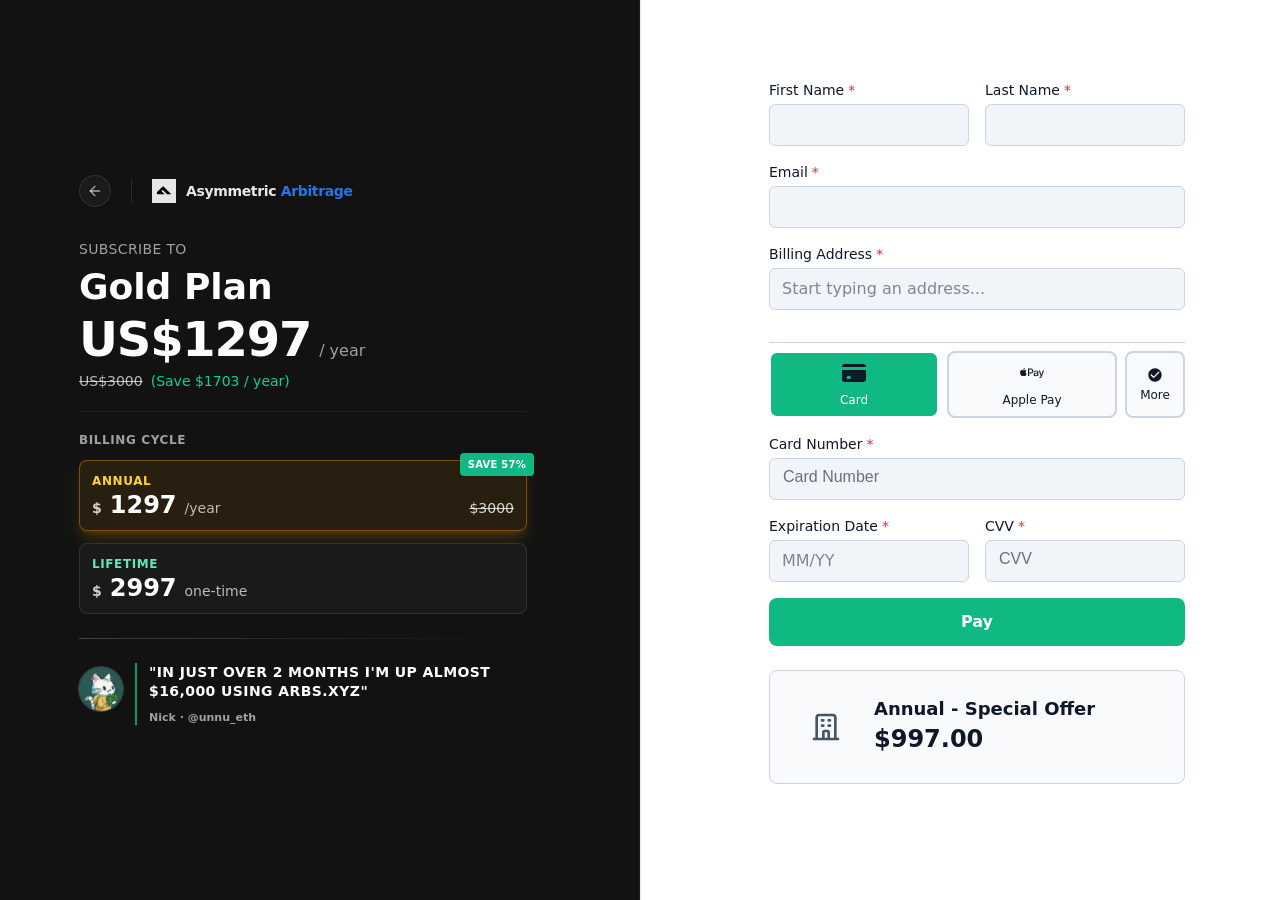
==== Order (6_25_2026 11：55：08 AM).html @ c7686f57 "Add files via upload" ====
<!DOCTYPE html> <html lang=en class=dark style=color-scheme:dark;--promo-banner-h:0px><!--
 Page saved with SingleFile 
 url: https://www.arbs.xyz/order 
 saved date: Thu Jun 25 2026 11:55:08 GMT+0800 (Singapore Standard Time)
--><meta charset=utf-8><style>body{transition:opacity ease-in 0.2s}</style><meta name=viewport content="width=device-width, initial-scale=1"><style>@font-face{font-family:Geist;font-style:normal;font-weight:100 900;src:url([data-uri])format("woff2");unicode-range:U+??,U+131,U+152-153,U+2BB-2BC,U+2C6,U+2DA,U+2DC,U+304,U+308,U+329,U+2000-206F,U+20AC,U+2122,U+2191,U+2193,U+2212,U+2215,U+FEFF,U+FFFD}@font-face{font-family:Geist Fallback;src:local(Arial);ascent-override:95.94%;descent-override:28.16%;line-gap-override:0.0%;size-adjust:104.76%}.geist_a71539c9-module__T19VSG__variable{--font-geist-sans:"Geist","Geist Fallback"}@font-face{font-family:Geist Mono;font-style:normal;font-weight:100 900;src:url([data-uri])format("woff2");unicode-range:U+??,U+131,U+152-153,U+2BB-2BC,U+2C6,U+2DA,U+2DC,U+304,U+308,U+329,U+2000-206F,U+20AC,U+2122,U+2191,U+2193,U+2212,U+2215,U+FEFF,U+FFFD}@font-face{font-family:Geist Mono Fallback;src:local(Arial);ascent-override:74.67%;descent-override:21.92%;line-gap-override:0.0%;size-adjust:134.59%}.geist_mono_8d43a2aa-module__8Li5zG__variable{--font-geist-mono:"Geist Mono","Geist Mono Fallback"}@font-face{font-family:Inter Tight;font-style:normal;font-weight:100 900;src:url([data-uri])format("woff2");unicode-range:U+??,U+131,U+152-153,U+2BB-2BC,U+2C6,U+2DA,U+2DC,U+304,U+308,U+329,U+2000-206F,U+20AC,U+2122,U+2191,U+2193,U+2212,U+2215,U+FEFF,U+FFFD}@font-face{font-family:Inter Tight Fallback;src:local(Arial);ascent-override:100.51%;descent-override:25.03%;line-gap-override:0.0%;size-adjust:96.39%}.inter_tight_ed89226f-module__bxlwaG__variable{--font-inter-tight:"Inter Tight","Inter Tight Fallback"}</style><style>@layer properties{@supports (((-webkit-hyphens:none)) and (not (margin-trim:inline))) or ((-moz-orient:inline) and (not (color:rgb(from red r g b)))){*,:before,:after,::backdrop{--tw-translate-x:0;--tw-translate-y:0;--tw-translate-z:0;--tw-scale-x:1;--tw-scale-y:1;--tw-scale-z:1;--tw-rotate-x:initial;--tw-rotate-y:initial;--tw-rotate-z:initial;--tw-skew-x:initial;--tw-skew-y:initial;--tw-space-y-reverse:0;--tw-space-x-reverse:0;--tw-divide-x-reverse:0;--tw-border-style:solid;--tw-divide-y-reverse:0;--tw-gradient-position:initial;--tw-gradient-from:#0000;--tw-gradient-via:#0000;--tw-gradient-to:#0000;--tw-gradient-stops:initial;--tw-gradient-via-stops:initial;--tw-gradient-from-position:0%;--tw-gradient-via-position:50%;--tw-gradient-to-position:100%;--tw-leading:initial;--tw-font-weight:initial;--tw-tracking:initial;--tw-ordinal:initial;--tw-slashed-zero:initial;--tw-numeric-figure:initial;--tw-numeric-spacing:initial;--tw-numeric-fraction:initial;--tw-shadow:0 0#0000;--tw-shadow-color:initial;--tw-shadow-alpha:100%;--tw-inset-shadow:0 0#0000;--tw-inset-shadow-color:initial;--tw-inset-shadow-alpha:100%;--tw-ring-color:initial;--tw-ring-shadow:0 0#0000;--tw-inset-ring-color:initial;--tw-inset-ring-shadow:0 0#0000;--tw-ring-inset:initial;--tw-ring-offset-width:0px;--tw-ring-offset-color:#fff;--tw-ring-offset-shadow:0 0#0000;--tw-outline-style:solid;--tw-blur:initial;--tw-brightness:initial;--tw-contrast:initial;--tw-grayscale:initial;--tw-hue-rotate:initial;--tw-invert:initial;--tw-opacity:initial;--tw-saturate:initial;--tw-sepia:initial;--tw-drop-shadow:initial;--tw-drop-shadow-color:initial;--tw-drop-shadow-alpha:100%;--tw-drop-shadow-size:initial;--tw-backdrop-blur:initial;--tw-backdrop-brightness:initial;--tw-backdrop-contrast:initial;--tw-backdrop-grayscale:initial;--tw-backdrop-hue-rotate:initial;--tw-backdrop-invert:initial;--tw-backdrop-opacity:initial;--tw-backdrop-saturate:initial;--tw-backdrop-sepia:initial;--tw-duration:initial;--tw-ease:initial}}}@layer theme{:root,:host{--font-sans:var(--font-geist-sans);--font-serif:ui-serif,Georgia,Cambria,"Times New Roman",Times,serif;--color-red-50:#fef2f2;--color-red-100:#ffe2e2;--color-red-200:#ffcaca;--color-red-300:#ffa3a3;--color-red-400:#ff6568;--color-red-500:#fb2c36;--color-red-600:#e40014;--color-red-700:#bf000f;--color-red-800:#9f0712;--color-red-900:#82181a;--color-red-950:#460809;--color-orange-50:#fff7ed;--color-orange-100:#ffedd5;--color-orange-200:#ffd7a8;--color-orange-300:#ffb96d;--color-orange-400:#ff8b1a;--color-orange-500:#fe6e00;--color-orange-600:#f05100;--color-orange-700:#c53c00;--color-orange-800:#9f2d00;--color-orange-900:#7e2a0c;--color-orange-950:#441306;--color-amber-50:#fffbeb;--color-amber-100:#fef3c6;--color-amber-200:#fee685;--color-amber-300:#ffd236;--color-amber-400:#fcbb00;--color-amber-500:#f99c00;--color-amber-600:#dd7400;--color-amber-700:#b75000;--color-amber-800:#953d00;--color-amber-900:#7b3306;--color-amber-950:#461901;--color-yellow-50:#fefce8;--color-yellow-100:#fef9c2;--color-yellow-200:#fff085;--color-yellow-400:#fac800;--color-yellow-500:#edb200;--color-yellow-600:#cd8900;--color-yellow-700:#a36100;--color-yellow-950:#432004;--color-lime-300:#bbf451;--color-lime-400:#9de500;--color-lime-500:#80cd00;--color-lime-600:#62a400;--color-lime-700:#4b7d00;--color-lime-800:#3d6300;--color-lime-950:#192e03;--color-green-200:#b9f8cf;--color-green-300:#7bf1a8;--color-green-400:#05df72;--color-green-500:#00c758;--color-green-900:#0d542b;--color-emerald-50:#ecfdf5;--color-emerald-100:#d0fae5;--color-emerald-200:#a4f4cf;--color-emerald-300:#5ee9b5;--color-emerald-400:#00d294;--color-emerald-500:#00bb7f;--color-emerald-600:#009767;--color-emerald-700:#007956;--color-emerald-800:#005f46;--color-emerald-900:#004e3b;--color-emerald-950:#002c22;--color-teal-200:#96f7e4;--color-teal-300:#46ecd5;--color-teal-400:#00d3bd;--color-teal-500:#00baa7;--color-teal-600:#009588;--color-teal-700:#00776e;--color-cyan-50:#ecfeff;--color-cyan-100:#cefafe;--color-cyan-300:#53eafd;--color-cyan-400:#00d2ef;--color-cyan-500:#00b7d7;--color-cyan-600:#0092b5;--color-sky-50:#f0f9ff;--color-sky-100:#dff2fe;--color-sky-200:#b8e6fe;--color-sky-300:#77d4ff;--color-sky-400:#00bcfe;--color-sky-500:#00a5ef;--color-sky-600:#0084cc;--color-sky-700:#0069a4;--color-sky-800:#005986;--color-sky-900:#024a70;--color-sky-950:#052f4a;--color-blue-50:#eff6ff;--color-blue-100:#dbeafe;--color-blue-200:#bedbff;--color-blue-300:#90c5ff;--color-blue-400:#54a2ff;--color-blue-500:#3080ff;--color-blue-600:#155dfc;--color-blue-700:#1447e6;--color-blue-800:#193cb8;--color-blue-900:#1c398e;--color-blue-950:#162456;--color-indigo-50:#eef2ff;--color-indigo-100:#e0e7ff;--color-indigo-200:#c7d2ff;--color-indigo-300:#a4b3ff;--color-indigo-400:#7d87ff;--color-indigo-500:#625fff;--color-indigo-600:#4f39f6;--color-indigo-700:#432dd7;--color-indigo-800:#372aac;--color-indigo-900:#312c85;--color-violet-50:#f5f3ff;--color-violet-100:#ede9fe;--color-violet-200:#ddd6ff;--color-violet-300:#c4b4ff;--color-violet-400:#a685ff;--color-violet-500:#8d54ff;--color-violet-600:#7f22fe;--color-violet-700:#7008e7;--color-violet-800:#5d0ec0;--color-violet-900:#4d179a;--color-violet-950:#2f0d68;--color-purple-50:#faf5ff;--color-purple-200:#e9d5ff;--color-purple-400:#c07eff;--color-purple-500:#ac4bff;--color-purple-600:#9810fa;--color-purple-700:#8200da;--color-purple-900:#59168b;--color-purple-950:#3c0366;--color-rose-50:#fff1f2;--color-rose-300:#ffa2ae;--color-rose-400:#ff667f;--color-rose-500:#ff2357;--color-rose-600:#e70044;--color-rose-900:#8b0836;--color-rose-950:#4d0218;--color-slate-50:#f8fafc;--color-slate-100:#f1f5f9;--color-slate-200:#e2e8f0;--color-slate-300:#cad5e2;--color-slate-400:#90a1b9;--color-slate-500:#62748e;--color-slate-600:#45556c;--color-slate-700:#314158;--color-slate-800:#1d293d;--color-slate-900:#0f172b;--color-slate-950:#020618;--color-gray-300:#d1d5dc;--color-gray-400:#99a1af;--color-gray-500:#6a7282;--color-gray-700:#364153;--color-gray-800:#1e2939;--color-zinc-50:#fafafa;--color-zinc-100:#f4f4f5;--color-zinc-200:#e4e4e7;--color-zinc-300:#d4d4d8;--color-zinc-400:#9f9fa9;--color-zinc-500:#71717b;--color-zinc-600:#52525c;--color-zinc-700:#3f3f46;--color-zinc-800:#27272a;--color-zinc-900:#18181b;--color-zinc-950:#09090b;--color-neutral-100:#f5f5f5;--color-neutral-200:#e5e5e5;--color-neutral-800:#262626;--color-neutral-950:#0a0a0a;--color-stone-800:#292524;--color-stone-900:#1c1917;--color-stone-950:#0c0a09;--color-black:#000;--color-white:#fff;--spacing:.25rem;--container-xs:20rem;--container-sm:24rem;--container-md:28rem;--container-lg:32rem;--container-xl:36rem;--container-2xl:42rem;--container-3xl:48rem;--container-4xl:56rem;--container-5xl:64rem;--container-6xl:72rem;--container-7xl:80rem;--text-xs:.75rem;--text-xs--line-height:calc(1/.75);--text-sm:.875rem;--text-sm--line-height:calc(1.25/.875);--text-base:1rem;--text-base--line-height:calc(1.5/1);--text-lg:1.125rem;--text-lg--line-height:calc(1.75/1.125);--text-xl:1.25rem;--text-xl--line-height:calc(1.75/1.25);--text-2xl:1.5rem;--text-2xl--line-height:calc(2/1.5);--text-3xl:1.875rem;--text-3xl--line-height:calc(2.25/1.875);--text-4xl:2.25rem;--text-4xl--line-height:calc(2.5/2.25);--text-5xl:3rem;--text-5xl--line-height:1;--text-6xl:3.75rem;--text-6xl--line-height:1;--text-7xl:4.5rem;--text-7xl--line-height:1;--text-8xl:6rem;--text-8xl--line-height:1;--text-9xl:8rem;--text-9xl--line-height:1;--font-weight-normal:400;--font-weight-medium:500;--font-weight-semibold:600;--font-weight-bold:700;--font-weight-extrabold:800;--font-weight-black:900;--tracking-tighter:-.05em;--tracking-tight:-.025em;--tracking-normal:0em;--tracking-wide:.025em;--tracking-wider:.05em;--tracking-widest:.1em;--leading-tight:1.25;--leading-snug:1.375;--leading-normal:1.5;--leading-relaxed:1.625;--radius-sm:.25rem;--radius-md:.375rem;--radius-lg:.5rem;--radius-xl:.75rem;--radius-2xl:1rem;--radius-3xl:1.5rem;--drop-shadow-sm:0 1px 2px #00000026;--drop-shadow-md:0 3px 3px #0000001f;--drop-shadow-lg:0 4px 4px #00000026;--drop-shadow-xl:0 9px 7px #0000001a;--drop-shadow-2xl:0 25px 25px #00000026;--ease-in:cubic-bezier(.4,0,1,1);--ease-out:cubic-bezier(0,0,.2,1);--ease-in-out:cubic-bezier(.4,0,.2,1);--animate-spin:spin 1s linear infinite;--animate-ping:ping 1s cubic-bezier(0,0,.2,1) infinite;--animate-pulse:pulse 2s cubic-bezier(.4,0,.6,1) infinite;--animate-bounce:bounce 1s infinite;--blur-sm:8px;--blur-md:12px;--blur-xl:24px;--blur-2xl:40px;--blur-3xl:64px;--aspect-video:16/9;--default-transition-duration:.15s;--default-transition-timing-function:cubic-bezier(.4,0,.2,1);--default-font-family:var(--font-geist-sans);--default-mono-font-family:var(--font-geist-mono)}@supports (color:lab(0%0 0)){:root,:host{--color-red-50:lab(96.5005%4.18508 1.52328);--color-red-100:lab(92.243%10.2865 3.83865);--color-red-200:lab(86.017%19.8815 7.75869);--color-red-300:lab(76.5514%36.422 15.5335);--color-red-400:lab(63.7053%60.745 31.3109);--color-red-500:lab(55.4814%75.0732 48.8528);--color-red-600:lab(48.4493%77.4328 61.5452);--color-red-700:lab(40.4273%67.2623 53.7441);--color-red-800:lab(33.7174%55.8993 41.0293);--color-red-900:lab(28.5139%44.5539 29.0463);--color-red-950:lab(13.003%29.04 16.7519);--color-orange-50:lab(97.7008%1.53735 5.90649);--color-orange-100:lab(94.7127%3.58394 14.3151);--color-orange-200:lab(88.4871%9.94918 28.8378);--color-orange-300:lab(80.8059%21.7313 50.4455);--color-orange-400:lab(70.0429%42.5156 75.8207);--color-orange-500:lab(64.272%57.1788 90.3583);--color-orange-600:lab(57.1026%64.2584 89.8886);--color-orange-700:lab(46.4615%57.7275 70.8507);--color-orange-800:lab(37.1566%46.6433 50.5562);--color-orange-900:lab(30.2951%36.0434 37.671);--color-orange-950:lab(14.1747%23.4515 19.4461);--color-amber-50:lab(98.6252% -.635922 8.42309);--color-amber-100:lab(95.916% -1.21653 23.111);--color-amber-200:lab(91.7203% -.505269 49.9084);--color-amber-300:lab(86.4156%6.13147 78.3961);--color-amber-400:lab(80.1641%16.6016 99.2089);--color-amber-500:lab(72.7183%31.8672 97.9407);--color-amber-600:lab(60.3514%40.5624 87.1228);--color-amber-700:lab(47.2709%42.9082 69.2966);--color-amber-800:lab(37.8822%37.1699 52.2718);--color-amber-900:lab(31.2288%30.2627 40.0378);--color-amber-950:lab(15.8111%20.9107 23.3752);--color-yellow-50:lab(98.6846% -1.79055 9.7766);--color-yellow-100:lab(97.3564% -4.51407 27.344);--color-yellow-200:lab(94.3433% -5.00429 52.9663);--color-yellow-400:lab(83.2664%8.65132 106.895);--color-yellow-500:lab(76.3898%14.5258 98.4589);--color-yellow-600:lab(62.7799%22.4197 86.1544);--color-yellow-700:lab(47.8202%25.2426 66.5015);--color-yellow-950:lab(16.8146%15.7422 23.1133);--color-lime-300:lab(89.9218% -35.6546 68.5254);--color-lime-400:lab(83.7876% -45.0447 88.4738);--color-lime-500:lab(75.3197% -46.6547 86.1778);--color-lime-600:lab(61.1055% -41.0235 73.1483);--color-lime-700:lab(47.246% -32.2589 55.8249);--color-lime-800:lab(37.7655% -25.1694 43.0683);--color-lime-950:lab(16.5113% -15.1841 22.0145);--color-green-200:lab(92.4222% -26.4702 12.9427);--color-green-300:lab(86.9953% -47.2691 25.0054);--color-green-400:lab(78.503% -64.9265 39.7492);--color-green-500:lab(70.5521% -66.5147 45.8073);--color-green-900:lab(30.797% -29.6927 17.382);--color-emerald-50:lab(97.8462% -6.94966 1.85487);--color-emerald-100:lab(94.9004% -17.0769 5.63836);--color-emerald-200:lab(90.2247% -31.039 9.47084);--color-emerald-300:lab(83.9203% -48.7124 13.8849);--color-emerald-400:lab(75.0771% -60.7313 19.4147);--color-emerald-500:lab(66.9756% -58.27 19.5419);--color-emerald-600:lab(55.0481% -49.9246 15.93);--color-emerald-700:lab(44.4871% -41.0396 11.0361);--color-emerald-800:lab(35.3675% -33.1188 8.04002);--color-emerald-900:lab(28.8637% -26.9249 5.45986);--color-emerald-950:lab(15.0582% -17.9507 2.38369);--color-teal-200:lab(90.7612% -33.1343-.542295);--color-teal-300:lab(84.8977% -48.1516-1.3321);--color-teal-400:lab(76.0109% -53.3483-2.27906);--color-teal-500:lab(67.3859% -49.0983-2.63511);--color-teal-600:lab(55.0223% -41.0774-3.90277);--color-teal-700:lab(44.4134% -33.1436-4.22149);--color-cyan-50:lab(98.3304% -5.97432-2.62108);--color-cyan-100:lab(95.3146% -13.8285-6.84732);--color-cyan-300:lab(85.3886% -36.7636-21.5716);--color-cyan-400:lab(76.6045% -40.9406-29.6231);--color-cyan-500:lab(67.805% -35.3952-30.2018);--color-cyan-600:lab(55.1767% -26.7496-30.5139);--color-sky-50:lab(97.3623% -2.33802-4.13098);--color-sky-100:lab(94.3709% -4.56053-8.23453);--color-sky-200:lab(88.6983% -11.3978-16.8488);--color-sky-300:lab(80.3307% -20.2945-31.385);--color-sky-400:lab(70.687% -23.6078-45.9483);--color-sky-500:lab(63.3038% -18.433-51.0407);--color-sky-600:lab(51.7754% -11.4712-49.8349);--color-sky-700:lab(41.6013% -9.10804-42.5647);--color-sky-800:lab(35.164% -9.57692-34.4068);--color-sky-900:lab(29.1959% -8.34689-28.2453);--color-sky-950:lab(17.8299% -5.31271-21.1584);--color-blue-50:lab(96.492% -1.14644-5.11479);--color-blue-100:lab(92.0301% -2.24757-11.6453);--color-blue-200:lab(86.15% -4.04379-21.0797);--color-blue-300:lab(77.5052% -6.4629-36.42);--color-blue-400:lab(65.0361% -1.42065-56.9802);--color-blue-500:lab(54.1736%13.3369-74.6839);--color-blue-600:lab(44.0605%29.0279-86.0352);--color-blue-700:lab(36.9089%35.0961-85.6872);--color-blue-800:lab(30.2514%27.7853-70.2699);--color-blue-900:lab(26.1542%15.7545-51.5504);--color-blue-950:lab(15.6723%8.86232-32.2945);--color-indigo-50:lab(95.4818%.411302-6.78529);--color-indigo-100:lab(91.6577%1.04591-12.7199);--color-indigo-200:lab(84.4329%3.18977-23.9688);--color-indigo-300:lab(74.0235%8.54138-41.6075);--color-indigo-400:lab(59.866%22.4834-64.4485);--color-indigo-500:lab(48.295%38.3129-81.9673);--color-indigo-600:lab(38.4009%52.6132-92.3857);--color-indigo-700:lab(32.4486%49.2217-84.6695);--color-indigo-800:lab(26.6645%37.9804-68.6402);--color-indigo-900:lab(23.3911%24.6978-50.4718);--color-violet-50:lab(96.2416%2.28849-5.51657);--color-violet-100:lab(93.0838%4.35197-9.88284);--color-violet-200:lab(87.0888%8.53688-19.4189);--color-violet-300:lab(76.7419%18.3911-37.0706);--color-violet-400:lab(62.8239%34.9159-60.0512);--color-violet-500:lab(49.9355%55.1776-81.8963);--color-violet-600:lab(41.088%68.9966-91.995);--color-violet-700:lab(35.2783%67.9912-88.793);--color-violet-800:lab(29.3188%57.7986-76.1493);--color-violet-900:lab(24.3783%45.7525-61.4902);--color-violet-950:lab(14.0706%33.3353-46.7553);--color-purple-50:lab(97.1627%2.99937-4.13398);--color-purple-200:lab(87.8405%13.4282-18.7159);--color-purple-400:lab(63.6946%47.6127-59.2066);--color-purple-500:lab(52.0183%66.11-78.2316);--color-purple-600:lab(43.0295%75.21-86.5669);--color-purple-700:lab(36.1758%69.8525-80.0381);--color-purple-900:lab(24.9401%45.2703-51.2728);--color-purple-950:lab(14.8253%38.9005-44.5861);--color-rose-50:lab(96.2369%4.94155 1.28011);--color-rose-300:lab(76.6339%38.3549 9.68835);--color-rose-400:lab(64.4125%63.0291 19.2068);--color-rose-500:lab(56.101%79.4328 31.4532);--color-rose-600:lab(49.1882%81.577 36.0311);--color-rose-900:lab(29.7104%51.514 12.6253);--color-rose-950:lab(14.2323%34.0086 9.80922);--color-slate-50:lab(98.1434% -.369519-1.05966);--color-slate-100:lab(96.286% -.852436-2.46847);--color-slate-200:lab(91.7353% -.998765-4.76968);--color-slate-300:lab(84.7652% -1.94535-7.93337);--color-slate-400:lab(65.5349% -2.25151-14.5072);--color-slate-500:lab(48.0876% -2.03595-16.5814);--color-slate-600:lab(35.5623% -1.74978-15.4316);--color-slate-700:lab(26.9569% -1.47016-15.6993);--color-slate-800:lab(16.132% -.318035-14.6672);--color-slate-900:lab(7.78673%1.82345-15.0537);--color-slate-950:lab(1.76974%1.32743-9.28855);--color-gray-300:lab(85.1236% -.612259-3.7138);--color-gray-400:lab(65.9269% -.832707-8.17473);--color-gray-500:lab(47.7841% -.393182-10.0268);--color-gray-700:lab(27.1134% -.956401-12.3224);--color-gray-800:lab(16.1051% -1.18239-11.7533);--color-zinc-50:lab(98.26%0 0);--color-zinc-100:lab(96.1634%.0993311-.364041);--color-zinc-200:lab(90.6853%.399232-1.45452);--color-zinc-300:lab(84.9837%.601262-2.17986);--color-zinc-400:lab(65.6464%1.53497-5.42429);--color-zinc-500:lab(47.8878%1.65477-5.77283);--color-zinc-600:lab(35.1166%1.78212-6.1173);--color-zinc-700:lab(26.8019%1.35387-4.68303);--color-zinc-800:lab(15.7305%.613764-2.16959);--color-zinc-900:lab(8.30603%.618205-2.16572);--color-zinc-950:lab(2.51107%.242703-.886115);--color-neutral-100:lab(96.52% -.0000298023 .0000119209);--color-neutral-200:lab(90.952%0-.0000119209);--color-neutral-800:lab(15.204%0-.00000596046);--color-neutral-950:lab(2.75381%0 0);--color-stone-800:lab(15.0353%1.96067 1.53427);--color-stone-900:lab(9.03835%1.15298 1.92955);--color-stone-950:lab(2.86037%.455312 .568903)}}}@layer base{*,:after,:before,::backdrop{box-sizing:border-box;border:0 solid;margin:0;padding:0}::file-selector-button{box-sizing:border-box;border:0 solid;margin:0;padding:0}html,:host{-webkit-text-size-adjust:100%;tab-size:4;line-height:1.5;font-family:var(--default-font-family,ui-sans-serif,system-ui,sans-serif,"Apple Color Emoji","Segoe UI Emoji","Segoe UI Symbol","Noto Color Emoji");font-feature-settings:var(--default-font-feature-settings,normal);font-variation-settings:var(--default-font-variation-settings,normal);-webkit-tap-highlight-color:transparent}:-moz-focusring{outline:auto}img,svg,iframe{vertical-align:middle;display:block}img{max-width:100%}button{font:inherit;font-feature-settings:inherit;font-variation-settings:inherit;letter-spacing:inherit;color:inherit;opacity:1}::file-selector-button{font:inherit;font-feature-settings:inherit;font-variation-settings:inherit;letter-spacing:inherit;color:inherit;opacity:1;background-color:#0000;border-radius:0}::file-selector-button{margin-inline-end:4px}::placeholder{opacity:1}@supports (not ((-webkit-appearance:-apple-pay-button))) or (contain-intrinsic-size:1px){::placeholder{color:currentColor}@supports (color:color-mix(in lab,red,red)){::placeholder{color:color-mix(in oklab,currentcolor 50%,transparent)}}}::-webkit-search-decoration{-webkit-appearance:none}::-webkit-date-and-time-value{min-height:1lh;text-align:inherit}::-webkit-datetime-edit{display:inline-flex}::-webkit-datetime-edit-fields-wrapper{padding:0}::-webkit-datetime-edit{padding-block:0}::-webkit-datetime-edit-year-field{padding-block:0}::-webkit-datetime-edit-month-field{padding-block:0}::-webkit-datetime-edit-day-field{padding-block:0}::-webkit-datetime-edit-hour-field{padding-block:0}::-webkit-datetime-edit-minute-field{padding-block:0}::-webkit-datetime-edit-second-field{padding-block:0}::-webkit-datetime-edit-millisecond-field{padding-block:0}::-webkit-datetime-edit-meridiem-field{padding-block:0}::-webkit-calendar-picker-indicator{line-height:1}:-moz-ui-invalid{box-shadow:none}button{appearance:button}::file-selector-button{appearance:button}::-webkit-inner-spin-button{height:auto}::-webkit-outer-spin-button{height:auto}[hidden]:where(:not([hidden=until-found])){display:none!important}}@layer components;@layer utilities{.absolute{position:absolute}.relative{position:relative}.-top-2{top:calc(var(--spacing)*-2)}.-right-2{right:calc(var(--spacing)*-2)}.order-2{order:2}.mx-1{margin-inline:calc(var(--spacing)*1)}.mx-auto{margin-inline:auto}.mt-1{margin-top:calc(var(--spacing)*1)}.mt-2{margin-top:calc(var(--spacing)*2)}.mb-2{margin-bottom:calc(var(--spacing)*2)}.mb-3{margin-bottom:calc(var(--spacing)*3)}.mb-4{margin-bottom:calc(var(--spacing)*4)}.mb-5{margin-bottom:calc(var(--spacing)*5)}.mb-6{margin-bottom:calc(var(--spacing)*6)}.mb-8{margin-bottom:calc(var(--spacing)*8)}.ml-2{margin-left:calc(var(--spacing)*2)}.flex{display:flex}.h-4{height:calc(var(--spacing)*4)}.h-6{height:calc(var(--spacing)*6)}.h-8{height:calc(var(--spacing)*8)}.h-11{height:calc(var(--spacing)*11)}.h-px{height:1px}.min-h-0{min-height:calc(var(--spacing)*0)}.min-h-\[min\(2000px\,calc\(100dvh-6rem\)\)\]{min-height:min(2000px,100dvh - 6rem)}.min-h-dvh{min-height:100dvh}.w-4{width:calc(var(--spacing)*4)}.w-6{width:calc(var(--spacing)*6)}.w-8{width:calc(var(--spacing)*8)}.w-11{width:calc(var(--spacing)*11)}.w-full{width:100%}.w-px{width:1px}.max-w-\[32rem\]{max-width:32rem}.max-w-md{max-width:var(--container-md)}.min-w-0{min-width:calc(var(--spacing)*0)}.flex-1{flex:1}.shrink-0{flex-shrink:0}.flex-col{flex-direction:column}.items-baseline{align-items:baseline}.items-center{align-items:center}.items-start{align-items:flex-start}.items-stretch{align-items:stretch}.justify-between{justify-content:space-between}.justify-center{justify-content:center}.justify-start{justify-content:flex-start}.gap-2{gap:calc(var(--spacing)*2)}.gap-2\.5{gap:calc(var(--spacing)*2.5)}.gap-3{gap:calc(var(--spacing)*3)}.gap-4{gap:calc(var(--spacing)*4)}.rounded{border-radius:.25rem}.rounded-full{border-radius:3.40282e38px}.rounded-lg{border-radius:var(--radius-lg)}.border{border-style:var(--tw-border-style);border-width:1px}.border-b{border-bottom-style:var(--tw-border-style);border-bottom-width:1px}.border-l-2{border-left-style:var(--tw-border-style);border-left-width:2px}.border-emerald-400\/70{border-color:#00d294b3}@supports (color:color-mix(in lab,red,red)){.border-emerald-400\/70{border-color:color-mix(in oklab,var(--color-emerald-400) 70%,transparent)}}.bg-\[\#10B981\]{background-color:#10b981}.bg-white{background-color:var(--color-white)}.bg-gradient-to-r{--tw-gradient-position:to right in oklab;background-image:linear-gradient(var(--tw-gradient-stops))}.from-white\/20{--tw-gradient-from:#fff3}@supports (color:color-mix(in lab,red,red)){.from-white\/20{--tw-gradient-from:color-mix(in oklab,var(--color-white) 20%,transparent)}}.from-white\/20{--tw-gradient-stops:var(--tw-gradient-via-stops,var(--tw-gradient-position),var(--tw-gradient-from) var(--tw-gradient-from-position),var(--tw-gradient-to) var(--tw-gradient-to-position))}.via-white\/8{--tw-gradient-via:#ffffff14}@supports (color:color-mix(in lab,red,red)){.via-white\/8{--tw-gradient-via:color-mix(in oklab,var(--color-white) 8%,transparent)}}.via-white\/8{--tw-gradient-via-stops:var(--tw-gradient-position),var(--tw-gradient-from) var(--tw-gradient-from-position),var(--tw-gradient-via) var(--tw-gradient-via-position),var(--tw-gradient-to) var(--tw-gradient-to-position);--tw-gradient-stops:var(--tw-gradient-via-stops)}.to-transparent{--tw-gradient-to:transparent;--tw-gradient-stops:var(--tw-gradient-via-stops,var(--tw-gradient-position),var(--tw-gradient-from) var(--tw-gradient-from-position),var(--tw-gradient-to) var(--tw-gradient-to-position))}.object-contain{object-fit:contain}.object-cover{object-fit:cover}.p-3{padding:calc(var(--spacing)*3)}.p-6{padding:calc(var(--spacing)*6)}.px-2{padding-inline:calc(var(--spacing)*2)}.px-6{padding-inline:calc(var(--spacing)*6)}.py-1{padding-block:calc(var(--spacing)*1)}.pt-6{padding-top:calc(var(--spacing)*6)}.pb-5{padding-bottom:calc(var(--spacing)*5)}.pb-\[2px\]{padding-bottom:2px}.pl-3{padding-left:calc(var(--spacing)*3)}.text-left{text-align:left}.text-2xl{font-size:var(--text-2xl)}.text-3xl{font-size:var(--text-3xl);line-height:var(--tw-leading,var(--text-3xl--line-height))}.text-4xl{font-size:var(--text-4xl);line-height:var(--tw-leading,var(--text-4xl--line-height))}.text-base{font-size:var(--text-base);line-height:var(--tw-leading,var(--text-base--line-height))}.text-sm{font-size:var(--text-sm);line-height:var(--tw-leading,var(--text-sm--line-height))}.text-xs{font-size:var(--text-xs);line-height:var(--tw-leading,var(--text-xs--line-height))}.text-\[10px\]{font-size:10px}.text-\[11px\]{font-size:11px}.leading-none{--tw-leading:1;line-height:1}.leading-snug{--tw-leading:var(--leading-snug);line-height:var(--leading-snug)}.font-black{--tw-font-weight:var(--font-weight-black);font-weight:var(--font-weight-black)}.font-bold{--tw-font-weight:var(--font-weight-bold);font-weight:var(--font-weight-bold)}.font-medium{--tw-font-weight:var(--font-weight-medium);font-weight:var(--font-weight-medium)}.font-semibold{--tw-font-weight:var(--font-weight-semibold);font-weight:var(--font-weight-semibold)}.tracking-\[0\.03em\]{--tw-tracking:.03em;letter-spacing:.03em}.tracking-normal{--tw-tracking:var(--tracking-normal);letter-spacing:var(--tracking-normal)}.tracking-tight{--tw-tracking:var(--tracking-tight);letter-spacing:var(--tracking-tight)}.tracking-wide{--tw-tracking:var(--tracking-wide);letter-spacing:var(--tracking-wide)}.tracking-wider{--tw-tracking:var(--tracking-wider);letter-spacing:var(--tracking-wider)}.text-slate-900{color:var(--color-slate-900)}.text-white{color:var(--color-white)}.normal-case{text-transform:none}.uppercase{text-transform:uppercase}.line-through{text-decoration-line:line-through}.antialiased{-webkit-font-smoothing:antialiased;-moz-osx-font-smoothing:grayscale}.placeholder-zinc-400::placeholder{color:var(--color-zinc-400)}.placeholder-zinc-500::placeholder{color:var(--color-zinc-500)}.opacity-90{opacity:.9}.shadow-lg{--tw-shadow:0 10px 15px -3px var(--tw-shadow-color,#0000001a),0 4px 6px -4px var(--tw-shadow-color,#0000001a);box-shadow:var(--tw-inset-shadow),var(--tw-inset-ring-shadow),var(--tw-ring-offset-shadow),var(--tw-ring-shadow),var(--tw-shadow)}.shadow-sm{--tw-shadow:0 1px 3px 0 var(--tw-shadow-color,#0000001a),0 1px 2px -1px var(--tw-shadow-color,#0000001a);box-shadow:var(--tw-inset-shadow),var(--tw-inset-ring-shadow),var(--tw-ring-offset-shadow),var(--tw-ring-shadow),var(--tw-shadow)}.ring-1{--tw-ring-shadow:var(--tw-ring-inset,)0 0 0 calc(1px + var(--tw-ring-offset-width)) var(--tw-ring-color,currentcolor);box-shadow:var(--tw-inset-shadow),var(--tw-inset-ring-shadow),var(--tw-ring-offset-shadow),var(--tw-ring-shadow),var(--tw-shadow)}.shadow-amber-500\/20{--tw-shadow-color:#f99c0033}@supports (color:color-mix(in lab,red,red)){.shadow-amber-500\/20{--tw-shadow-color:color-mix(in oklab,color-mix(in oklab,var(--color-amber-500) 20%,transparent) var(--tw-shadow-alpha),transparent)}}.ring-slate-200{--tw-ring-color:var(--color-slate-200)}.transition-all{transition-property:all;transition-timing-function:var(--tw-ease,var(--default-transition-timing-function));transition-duration:var(--tw-duration,var(--default-transition-duration))}.transition-opacity{transition-property:opacity;transition-timing-function:var(--tw-ease,var(--default-transition-timing-function));transition-duration:var(--tw-duration,var(--default-transition-duration))}.transition-transform{transition-property:transform,translate,scale,rotate;transition-timing-function:var(--tw-ease,var(--default-transition-timing-function));transition-duration:var(--tw-duration,var(--default-transition-duration))}@media (hover:hover){.group-hover\:block:is(:where(.group):hover *){display:block}.group-hover\:-translate-x-0\.5:is(:where(.group):hover *){--tw-translate-x:calc(var(--spacing)*-.5);translate:var(--tw-translate-x) var(--tw-translate-y)}.group-hover\:translate-x-0\.5:is(:where(.group):hover *){--tw-translate-x:calc(var(--spacing)*.5);translate:var(--tw-translate-x) var(--tw-translate-y)}.group-hover\:translate-x-1:is(:where(.group):hover *){--tw-translate-x:calc(var(--spacing)*1);translate:var(--tw-translate-x) var(--tw-translate-y)}.group-hover\:translate-x-\[100\%\]:is(:where(.group):hover *){--tw-translate-x:100%;translate:var(--tw-translate-x) var(--tw-translate-y)}.group-hover\:translate-x-\[120\%\]:is(:where(.group):hover *){--tw-translate-x:120%;translate:var(--tw-translate-x) var(--tw-translate-y)}.group-hover\:scale-110:is(:where(.group):hover *){--tw-scale-x:110%;--tw-scale-y:110%;--tw-scale-z:110%;scale:var(--tw-scale-x) var(--tw-scale-y)}.group-hover\:rotate-90:is(:where(.group):hover *){rotate:90deg}.group-hover\:animate-pulse:is(:where(.group):hover *){animation:var(--animate-pulse)}.group-hover\:border-white\/10:is(:where(.group):hover *){border-color:#ffffff1a}@supports (color:color-mix(in lab,red,red)){.group-hover\:border-white\/10:is(:where(.group):hover *){border-color:color-mix(in oklab,var(--color-white) 10%,transparent)}}.group-hover\:border-zinc-200:is(:where(.group):hover *){border-color:var(--color-zinc-200)}.group-hover\:bg-emerald-500\/30:is(:where(.group):hover *){background-color:#00bb7f4d}@supports (color:color-mix(in lab,red,red)){.group-hover\:bg-emerald-500\/30:is(:where(.group):hover *){background-color:color-mix(in oklab,var(--color-emerald-500) 30%,transparent)}}.group-hover\:bg-white:is(:where(.group):hover *){background-color:var(--color-white)}.group-hover\:text-\[\#EEEDED\]:is(:where(.group):hover *){color:#eeeded}.group-hover\:text-blue-500:is(:where(.group):hover *){color:var(--color-blue-500)}.group-hover\:text-blue-700:is(:where(.group):hover *){color:var(--color-blue-700)}.group-hover\:text-blue-700\/90:is(:where(.group):hover *){color:#1447e6e6}@supports (color:color-mix(in lab,red,red)){.group-hover\:text-blue-700\/90:is(:where(.group):hover *){color:color-mix(in oklab,var(--color-blue-700) 90%,transparent)}}.group-hover\:text-cyan-400:is(:where(.group):hover *){color:var(--color-cyan-400)}.group-hover\:text-emerald-500:is(:where(.group):hover *){color:var(--color-emerald-500)}.group-hover\:text-emerald-800:is(:where(.group):hover *){color:var(--color-emerald-800)}.group-hover\:text-slate-400:is(:where(.group):hover *){color:var(--color-slate-400)}.group-hover\:text-white:is(:where(.group):hover *){color:var(--color-white)}.group-hover\:text-zinc-300:is(:where(.group):hover *){color:var(--color-zinc-300)}.group-hover\:text-zinc-400:is(:where(.group):hover *){color:var(--color-zinc-400)}.group-hover\:text-zinc-600:is(:where(.group):hover *){color:var(--color-zinc-600)}.group-hover\:text-zinc-700:is(:where(.group):hover *){color:var(--color-zinc-700)}.group-hover\:text-zinc-800:is(:where(.group):hover *){color:var(--color-zinc-800)}.group-hover\:text-zinc-900:is(:where(.group):hover *){color:var(--color-zinc-900)}.group-hover\:text-zinc-950:is(:where(.group):hover *){color:var(--color-zinc-950)}.group-hover\:decoration-blue-400:is(:where(.group):hover *){-webkit-text-decoration-color:var(--color-blue-400);-webkit-text-decoration-color:var(--color-blue-400);-webkit-text-decoration-color:var(--color-blue-400);text-decoration-color:var(--color-blue-400)}.group-hover\:opacity-100:is(:where(.group):hover *){opacity:1}.group-hover\:grayscale-0:is(:where(.group):hover *){--tw-grayscale:grayscale(0%);filter:var(--tw-blur,) var(--tw-brightness,) var(--tw-contrast,) var(--tw-grayscale,) var(--tw-hue-rotate,) var(--tw-invert,) var(--tw-saturate,) var(--tw-sepia,) var(--tw-drop-shadow,)}.group-hover\:\[animation-play-state\:paused\]:is(:where(.group):hover *){animation-play-state:paused}.group-hover\/identity\:scale-110:is(:where(.group\/identity):hover *){--tw-scale-x:110%;--tw-scale-y:110%;--tw-scale-z:110%;scale:var(--tw-scale-x) var(--tw-scale-y)}.group-hover\/identity\:opacity-100:is(:where(.group\/identity):hover *){opacity:1}.group-hover\/item\:text-zinc-700:is(:where(.group\/item):hover *){color:var(--color-zinc-700)}.group-hover\/row\:bg-zinc-100:is(:where(.group\/row):hover *){background-color:var(--color-zinc-100)}.group-hover\/row\:bg-zinc-300:is(:where(.group\/row):hover *){background-color:var(--color-zinc-300)}.group-hover\/row\:opacity-100:is(:where(.group\/row):hover *){opacity:1}}.marker\:hidden ::marker{display:none}.marker\:hidden::marker{display:none}.marker\:hidden ::-webkit-details-marker{display:none}.marker\:hidden::-webkit-details-marker{display:none}.marker\:font-semibold ::marker{--tw-font-weight:var(--font-weight-semibold);font-weight:var(--font-weight-semibold)}.marker\:font-semibold::marker{--tw-font-weight:var(--font-weight-semibold);font-weight:var(--font-weight-semibold)}.marker\:font-semibold ::-webkit-details-marker{--tw-font-weight:var(--font-weight-semibold);font-weight:var(--font-weight-semibold)}.marker\:font-semibold::-webkit-details-marker{--tw-font-weight:var(--font-weight-semibold);font-weight:var(--font-weight-semibold)}.marker\:text-amber-700 ::marker{color:var(--color-amber-700)}.marker\:text-amber-700::marker{color:var(--color-amber-700)}.marker\:text-amber-700 ::-webkit-details-marker{color:var(--color-amber-700)}.marker\:text-amber-700::-webkit-details-marker{color:var(--color-amber-700)}.marker\:text-emerald-500\/80 ::marker{color:#00bb7fcc}@supports (color:color-mix(in lab,red,red)){.marker\:text-emerald-500\/80 ::marker{color:color-mix(in oklab,var(--color-emerald-500) 80%,transparent)}}.marker\:text-emerald-500\/80::marker{color:#00bb7fcc}@supports (color:color-mix(in lab,red,red)){.marker\:text-emerald-500\/80::marker{color:color-mix(in oklab,var(--color-emerald-500) 80%,transparent)}}.marker\:text-emerald-500\/80 ::-webkit-details-marker{color:#00bb7fcc}@supports (color:color-mix(in lab,red,red)){.marker\:text-emerald-500\/80 ::-webkit-details-marker{color:color-mix(in oklab,var(--color-emerald-500) 80%,transparent)}}.marker\:text-emerald-500\/80::-webkit-details-marker{color:#00bb7fcc}@supports (color:color-mix(in lab,red,red)){.marker\:text-emerald-500\/80::-webkit-details-marker{color:color-mix(in oklab,var(--color-emerald-500) 80%,transparent)}}.selection\:bg-blue-500\/30 ::selection{background-color:#3080ff4d}@supports (color:color-mix(in lab,red,red)){.selection\:bg-blue-500\/30 ::selection{background-color:color-mix(in oklab,var(--color-blue-500) 30%,transparent)}}.selection\:bg-blue-500\/30::selection{background-color:#3080ff4d}@supports (color:color-mix(in lab,red,red)){.selection\:bg-blue-500\/30::selection{background-color:color-mix(in oklab,var(--color-blue-500) 30%,transparent)}}.selection\:bg-cyan-500\/30 ::selection{background-color:#00b7d74d}@supports (color:color-mix(in lab,red,red)){.selection\:bg-cyan-500\/30 ::selection{background-color:color-mix(in oklab,var(--color-cyan-500) 30%,transparent)}}.selection\:bg-cyan-500\/30::selection{background-color:#00b7d74d}@supports (color:color-mix(in lab,red,red)){.selection\:bg-cyan-500\/30::selection{background-color:color-mix(in oklab,var(--color-cyan-500) 30%,transparent)}}.selection\:bg-emerald-500\/30 ::selection{background-color:#00bb7f4d}@supports (color:color-mix(in lab,red,red)){.selection\:bg-emerald-500\/30 ::selection{background-color:color-mix(in oklab,var(--color-emerald-500) 30%,transparent)}}.selection\:bg-emerald-500\/30::selection{background-color:#00bb7f4d}@supports (color:color-mix(in lab,red,red)){.selection\:bg-emerald-500\/30::selection{background-color:color-mix(in oklab,var(--color-emerald-500) 30%,transparent)}}.selection\:text-emerald-700 ::selection,.selection\:text-emerald-700::selection{color:var(--color-emerald-700)}.file\:border-0::file-selector-button{border-style:var(--tw-border-style);border-width:0}.file\:bg-transparent::file-selector-button{background-color:#0000}.file\:text-sm::file-selector-button{font-size:var(--text-sm);line-height:var(--tw-leading,var(--text-sm--line-height))}.file\:font-medium::file-selector-button{--tw-font-weight:var(--font-weight-medium);font-weight:var(--font-weight-medium)}.file\:text-foreground::file-selector-button{color:var(--foreground)}.placeholder\:text-black\/35::placeholder{color:#00000059}@supports (color:color-mix(in lab,red,red)){.placeholder\:text-black\/35::placeholder{color:color-mix(in oklab,var(--color-black) 35%,transparent)}}.placeholder\:text-slate-400::placeholder{color:var(--color-slate-400)}.placeholder\:text-zinc-400::placeholder{color:var(--color-zinc-400)}.placeholder\:text-zinc-500::placeholder{color:var(--color-zinc-500)}.placeholder\:text-zinc-600::placeholder{color:var(--color-zinc-600)}.visited\:text-zinc-700:visited{color:var(--color-zinc-700)}.visited\:text-zinc-900:visited{color:var(--color-zinc-900)}.focus-within\:relative:focus-within{position:relative}.focus-within\:z-20:focus-within{z-index:20}.focus-within\:border-zinc-400:focus-within{border-color:var(--color-zinc-400)}@media (hover:hover){.hover\:-translate-y-0\.5:hover{--tw-translate-y:calc(var(--spacing)*-.5);translate:var(--tw-translate-x) var(--tw-translate-y)}.hover\:scale-\[1\.01\]:hover{scale:1.01}.hover\:scale-\[1\.02\]:hover{scale:1.02}.hover\:scale-\[1\.03\]:hover{scale:1.03}.hover\:scale-\[1\.04\]:hover{scale:1.04}.hover\:scale-\[1\.05\]:hover{scale:1.05}.hover\:border-\[\#00D988\]\/40:hover{border-color:#00d98866;border-color:lab(76.8212% -60.3661 26.9403/.4)}.hover\:border-\[\#5cbdb9\]:hover{border-color:#5cbdb9}.hover\:border-\[\#FF6467\]\/40:hover{border-color:#ff646766;border-color:lab(63.5139%60.1726 31.0032/.4)}.hover\:border-amber-400:hover{border-color:var(--color-amber-400)}.hover\:border-blue-500:hover{border-color:var(--color-blue-500)}.hover\:border-blue-500\/30:hover{border-color:#3080ff4d}@supports (color:color-mix(in lab,red,red)){.hover\:border-blue-500\/30:hover{border-color:color-mix(in oklab,var(--color-blue-500) 30%,transparent)}}.hover\:border-blue-500\/40:hover{border-color:#3080ff66}@supports (color:color-mix(in lab,red,red)){.hover\:border-blue-500\/40:hover{border-color:color-mix(in oklab,var(--color-blue-500) 40%,transparent)}}.hover\:border-emerald-500\/40:hover{border-color:#00bb7f66}@supports (color:color-mix(in lab,red,red)){.hover\:border-emerald-500\/40:hover{border-color:color-mix(in oklab,var(--color-emerald-500) 40%,transparent)}}.hover\:border-emerald-500\/45:hover{border-color:#00bb7f73}@supports (color:color-mix(in lab,red,red)){.hover\:border-emerald-500\/45:hover{border-color:color-mix(in oklab,var(--color-emerald-500) 45%,transparent)}}.hover\:border-orange-500\/40:hover{border-color:#fe6e0066}@supports (color:color-mix(in lab,red,red)){.hover\:border-orange-500\/40:hover{border-color:color-mix(in oklab,var(--color-orange-500) 40%,transparent)}}.hover\:border-purple-500\/40:hover{border-color:#ac4bff66}@supports (color:color-mix(in lab,red,red)){.hover\:border-purple-500\/40:hover{border-color:color-mix(in oklab,var(--color-purple-500) 40%,transparent)}}.hover\:border-red-500\/20:hover{border-color:#fb2c3633}@supports (color:color-mix(in lab,red,red)){.hover\:border-red-500\/20:hover{border-color:color-mix(in oklab,var(--color-red-500) 20%,transparent)}}.hover\:border-red-500\/50:hover{border-color:#fb2c3680}@supports (color:color-mix(in lab,red,red)){.hover\:border-red-500\/50:hover{border-color:color-mix(in oklab,var(--color-red-500) 50%,transparent)}}.hover\:border-sky-300:hover{border-color:var(--color-sky-300)}.hover\:border-slate-300:hover{border-color:var(--color-slate-300)}.hover\:border-violet-600\/55:hover{border-color:#7f22fe8c}@supports (color:color-mix(in lab,red,red)){.hover\:border-violet-600\/55:hover{border-color:color-mix(in oklab,var(--color-violet-600) 55%,transparent)}}.hover\:border-white\/10:hover{border-color:#ffffff1a}@supports (color:color-mix(in lab,red,red)){.hover\:border-white\/10:hover{border-color:color-mix(in oklab,var(--color-white) 10%,transparent)}}.hover\:border-white\/20:hover{border-color:#fff3}@supports (color:color-mix(in lab,red,red)){.hover\:border-white\/20:hover{border-color:color-mix(in oklab,var(--color-white) 20%,transparent)}}.hover\:border-zinc-300:hover{border-color:var(--color-zinc-300)}.hover\:border-zinc-400:hover{border-color:var(--color-zinc-400)}.hover\:bg-\[\#0b0c0f\]:hover{background-color:#0b0c0f}.hover\:bg-\[\#0000E6\]:hover{background-color:#0000e6}.hover\:bg-\[\#0000FF\]\/6:hover{background-color:#002cea0f;background-color:lab(29.5683%68.2873-112.03/.06)}.hover\:bg-\[\#0000FF\]\/8:hover{background-color:#002cea14;background-color:lab(29.5683%68.2873-112.03/.08)}.hover\:bg-\[\#0000d6\]:hover{background-color:#0000d6}.hover\:bg-\[\#2DD4BF\]\/20:hover{background-color:#2dd4bf33;background-color:lab(76.6428% -46.243-2.00341/.2)}.hover\:bg-\[\#2DD4BF\]\/30:hover{background-color:#2dd4bf4d;background-color:lab(76.6428% -46.243-2.00341/.3)}.hover\:bg-\[\#2f2e2d\]:hover{background-color:#2f2e2d}.hover\:bg-\[\#4A4947\]:hover{background-color:#4a4947}.hover\:bg-\[\#4a9d99\]:hover{background-color:#4a9d99}.hover\:bg-\[\#7c6bff\]:hover{background-color:#7c6bff}.hover\:bg-\[\#17d78f\]:hover{background-color:#17d78f}.hover\:bg-\[\#19b87d\]:hover{background-color:#19b87d}.hover\:bg-\[\#403F3D\]:hover{background-color:#403f3d}.hover\:bg-\[\#4752C4\]:hover,.hover\:bg-\[\#4752c4\]:hover{background-color:#4752c4}.hover\:bg-\[\#252423\]:hover{background-color:#252423}.hover\:bg-\[\#DCF496\]\/20:hover{background-color:#dcf49633;background-color:lab(92.8507% -18.9309 42.4968/.2)}.hover\:bg-\[\#DCF496\]\/90:hover{background-color:#dcf496e6;background-color:lab(92.8507% -18.9309 42.4968/.9)}.hover\:bg-\[\#FD621D\]\/20:hover{background-color:#fd621d33;background-color:lab(62.2407%58.223 65.61/.2)}.hover\:bg-\[\#FD621D\]\/90:hover{background-color:#fd621de6;background-color:lab(62.2407%58.223 65.61/.9)}.hover\:bg-\[\#f3f4f6\]:hover{background-color:#f3f4f6}.hover\:bg-amber-100:hover{background-color:var(--color-amber-100)}.hover\:bg-amber-100\/80:hover{background-color:#fef3c6cc}@supports (color:color-mix(in lab,red,red)){.hover\:bg-amber-100\/80:hover{background-color:color-mix(in oklab,var(--color-amber-100) 80%,transparent)}}.hover\:bg-amber-200\/60:hover{background-color:#fee68599}@supports (color:color-mix(in lab,red,red)){.hover\:bg-amber-200\/60:hover{background-color:color-mix(in oklab,var(--color-amber-200) 60%,transparent)}}.hover\:bg-amber-400:hover{background-color:var(--color-amber-400)}.hover\:bg-amber-500:hover{background-color:var(--color-amber-500)}.hover\:bg-amber-500\/10:hover{background-color:#f99c001a}@supports (color:color-mix(in lab,red,red)){.hover\:bg-amber-500\/10:hover{background-color:color-mix(in oklab,var(--color-amber-500) 10%,transparent)}}.hover\:bg-amber-500\/25:hover{background-color:#f99c0040}@supports (color:color-mix(in lab,red,red)){.hover\:bg-amber-500\/25:hover{background-color:color-mix(in oklab,var(--color-amber-500) 25%,transparent)}}.hover\:bg-amber-600:hover{background-color:var(--color-amber-600)}.hover\:bg-black\/\[0\.04\]:hover{background-color:#0000000a}@supports (color:color-mix(in lab,red,red)){.hover\:bg-black\/\[0\.04\]:hover{background-color:color-mix(in oklab,var(--color-black) 4%,transparent)}}.hover\:bg-black\/\[0\.07\]:hover{background-color:#00000012}@supports (color:color-mix(in lab,red,red)){.hover\:bg-black\/\[0\.07\]:hover{background-color:color-mix(in oklab,var(--color-black) 7.0%,transparent)}}.hover\:bg-blue-50:hover{background-color:var(--color-blue-50)}.hover\:bg-blue-100:hover{background-color:var(--color-blue-100)}.hover\:bg-blue-400:hover{background-color:var(--color-blue-400)}.hover\:bg-blue-500:hover{background-color:var(--color-blue-500)}.hover\:bg-blue-500\/10:hover{background-color:#3080ff1a}@supports (color:color-mix(in lab,red,red)){.hover\:bg-blue-500\/10:hover{background-color:color-mix(in oklab,var(--color-blue-500) 10%,transparent)}}.hover\:bg-blue-500\/20:hover{background-color:#3080ff33}@supports (color:color-mix(in lab,red,red)){.hover\:bg-blue-500\/20:hover{background-color:color-mix(in oklab,var(--color-blue-500) 20%,transparent)}}.hover\:bg-blue-500\/50:hover{background-color:#3080ff80}@supports (color:color-mix(in lab,red,red)){.hover\:bg-blue-500\/50:hover{background-color:color-mix(in oklab,var(--color-blue-500) 50%,transparent)}}.hover\:bg-blue-700:hover{background-color:var(--color-blue-700)}.hover\:bg-cyan-300:hover{background-color:var(--color-cyan-300)}.hover\:bg-cyan-500\/10:hover{background-color:#00b7d71a}@supports (color:color-mix(in lab,red,red)){.hover\:bg-cyan-500\/10:hover{background-color:color-mix(in oklab,var(--color-cyan-500) 10%,transparent)}}.hover\:bg-emerald-50\/60:hover{background-color:#ecfdf599}@supports (color:color-mix(in lab,red,red)){.hover\:bg-emerald-50\/60:hover{background-color:color-mix(in oklab,var(--color-emerald-50) 60%,transparent)}}.hover\:bg-emerald-100\/70:hover{background-color:#d0fae5b3}@supports (color:color-mix(in lab,red,red)){.hover\:bg-emerald-100\/70:hover{background-color:color-mix(in oklab,var(--color-emerald-100) 70%,transparent)}}.hover\:bg-emerald-500:hover{background-color:var(--color-emerald-500)}.hover\:bg-emerald-500\/10:hover{background-color:#00bb7f1a}@supports (color:color-mix(in lab,red,red)){.hover\:bg-emerald-500\/10:hover{background-color:color-mix(in oklab,var(--color-emerald-500) 10%,transparent)}}.hover\:bg-emerald-500\/20:hover{background-color:#00bb7f33}@supports (color:color-mix(in lab,red,red)){.hover\:bg-emerald-500\/20:hover{background-color:color-mix(in oklab,var(--color-emerald-500) 20%,transparent)}}.hover\:bg-emerald-600:hover{background-color:var(--color-emerald-600)}.hover\:bg-gray-700:hover{background-color:var(--color-gray-700)}.hover\:bg-green-500\/10:hover{background-color:#00c7581a}@supports (color:color-mix(in lab,red,red)){.hover\:bg-green-500\/10:hover{background-color:color-mix(in oklab,var(--color-green-500) 10%,transparent)}}.hover\:bg-indigo-100:hover{background-color:var(--color-indigo-100)}.hover\:bg-indigo-500\/10:hover{background-color:#625fff1a}@supports (color:color-mix(in lab,red,red)){.hover\:bg-indigo-500\/10:hover{background-color:color-mix(in oklab,var(--color-indigo-500) 10%,transparent)}}.hover\:bg-indigo-500\/20:hover{background-color:#625fff33}@supports (color:color-mix(in lab,red,red)){.hover\:bg-indigo-500\/20:hover{background-color:color-mix(in oklab,var(--color-indigo-500) 20%,transparent)}}.hover\:bg-lime-500\/10:hover{background-color:#80cd001a}@supports (color:color-mix(in lab,red,red)){.hover\:bg-lime-500\/10:hover{background-color:color-mix(in oklab,var(--color-lime-500) 10%,transparent)}}.hover\:bg-lime-500\/25:hover{background-color:#80cd0040}@supports (color:color-mix(in lab,red,red)){.hover\:bg-lime-500\/25:hover{background-color:color-mix(in oklab,var(--color-lime-500) 25%,transparent)}}.hover\:bg-lime-600:hover{background-color:var(--color-lime-600)}.hover\:bg-neutral-100:hover{background-color:var(--color-neutral-100)}.hover\:bg-orange-50:hover{background-color:var(--color-orange-50)}.hover\:bg-orange-100\/80:hover{background-color:#ffedd5cc}@supports (color:color-mix(in lab,red,red)){.hover\:bg-orange-100\/80:hover{background-color:color-mix(in oklab,var(--color-orange-100) 80%,transparent)}}.hover\:bg-orange-500:hover{background-color:var(--color-orange-500)}.hover\:bg-orange-500\/10:hover{background-color:#fe6e001a}@supports (color:color-mix(in lab,red,red)){.hover\:bg-orange-500\/10:hover{background-color:color-mix(in oklab,var(--color-orange-500) 10%,transparent)}}.hover\:bg-orange-500\/20:hover{background-color:#fe6e0033}@supports (color:color-mix(in lab,red,red)){.hover\:bg-orange-500\/20:hover{background-color:color-mix(in oklab,var(--color-orange-500) 20%,transparent)}}.hover\:bg-orange-600:hover{background-color:var(--color-orange-600)}.hover\:bg-purple-500:hover{background-color:var(--color-purple-500)}.hover\:bg-purple-500\/10:hover{background-color:#ac4bff1a}@supports (color:color-mix(in lab,red,red)){.hover\:bg-purple-500\/10:hover{background-color:color-mix(in oklab,var(--color-purple-500) 10%,transparent)}}.hover\:bg-purple-500\/20:hover{background-color:#ac4bff33}@supports (color:color-mix(in lab,red,red)){.hover\:bg-purple-500\/20:hover{background-color:color-mix(in oklab,var(--color-purple-500) 20%,transparent)}}.hover\:bg-red-50:hover{background-color:var(--color-red-50)}.hover\:bg-red-100:hover{background-color:var(--color-red-100)}.hover\:bg-red-100\/80:hover{background-color:#ffe2e2cc}@supports (color:color-mix(in lab,red,red)){.hover\:bg-red-100\/80:hover{background-color:color-mix(in oklab,var(--color-red-100) 80%,transparent)}}.hover\:bg-red-500:hover{background-color:var(--color-red-500)}.hover\:bg-red-500\/10:hover{background-color:#fb2c361a}@supports (color:color-mix(in lab,red,red)){.hover\:bg-red-500\/10:hover{background-color:color-mix(in oklab,var(--color-red-500) 10%,transparent)}}.hover\:bg-red-500\/15:hover{background-color:#fb2c3626}@supports (color:color-mix(in lab,red,red)){.hover\:bg-red-500\/15:hover{background-color:color-mix(in oklab,var(--color-red-500) 15%,transparent)}}.hover\:bg-red-500\/20:hover{background-color:#fb2c3633}@supports (color:color-mix(in lab,red,red)){.hover\:bg-red-500\/20:hover{background-color:color-mix(in oklab,var(--color-red-500) 20%,transparent)}}.hover\:bg-red-700:hover{background-color:var(--color-red-700)}.hover\:bg-red-900\/30:hover{background-color:#82181a4d}@supports (color:color-mix(in lab,red,red)){.hover\:bg-red-900\/30:hover{background-color:color-mix(in oklab,var(--color-red-900) 30%,transparent)}}.hover\:bg-sky-100:hover{background-color:var(--color-sky-100)}.hover\:bg-sky-200\/70:hover{background-color:#b8e6feb3}@supports (color:color-mix(in lab,red,red)){.hover\:bg-sky-200\/70:hover{background-color:color-mix(in oklab,var(--color-sky-200) 70%,transparent)}}.hover\:bg-slate-50:hover{background-color:var(--color-slate-50)}.hover\:bg-slate-100:hover{background-color:var(--color-slate-100)}.hover\:bg-slate-200:hover{background-color:var(--color-slate-200)}.hover\:bg-slate-800:hover{background-color:var(--color-slate-800)}.hover\:bg-teal-600:hover{background-color:var(--color-teal-600)}.hover\:bg-violet-500\/28:hover{background-color:#8d54ff47}@supports (color:color-mix(in lab,red,red)){.hover\:bg-violet-500\/28:hover{background-color:color-mix(in oklab,var(--color-violet-500) 28%,transparent)}}.hover\:bg-white:hover{background-color:var(--color-white)}.hover\:bg-white\/3:hover{background-color:#ffffff08}@supports (color:color-mix(in lab,red,red)){.hover\:bg-white\/3:hover{background-color:color-mix(in oklab,var(--color-white) 3%,transparent)}}.hover\:bg-white\/5:hover{background-color:#ffffff0d}@supports (color:color-mix(in lab,red,red)){.hover\:bg-white\/5:hover{background-color:color-mix(in oklab,var(--color-white) 5%,transparent)}}.hover\:bg-white\/10:hover{background-color:#ffffff1a}@supports (color:color-mix(in lab,red,red)){.hover\:bg-white\/10:hover{background-color:color-mix(in oklab,var(--color-white) 10%,transparent)}}.hover\:bg-white\/75:hover{background-color:#ffffffbf}@supports (color:color-mix(in lab,red,red)){.hover\:bg-white\/75:hover{background-color:color-mix(in oklab,var(--color-white) 75%,transparent)}}.hover\:bg-white\/\[0\.02\]:hover{background-color:#ffffff05}@supports (color:color-mix(in lab,red,red)){.hover\:bg-white\/\[0\.02\]:hover{background-color:color-mix(in oklab,var(--color-white) 2%,transparent)}}.hover\:bg-white\/\[0\.06\]:hover{background-color:#ffffff0f}@supports (color:color-mix(in lab,red,red)){.hover\:bg-white\/\[0\.06\]:hover{background-color:color-mix(in oklab,var(--color-white) 6%,transparent)}}.hover\:bg-yellow-100:hover{background-color:var(--color-yellow-100)}.hover\:bg-yellow-500\/20:hover{background-color:#edb20033}@supports (color:color-mix(in lab,red,red)){.hover\:bg-yellow-500\/20:hover{background-color:color-mix(in oklab,var(--color-yellow-500) 20%,transparent)}}.hover\:bg-zinc-50:hover{background-color:var(--color-zinc-50)}.hover\:bg-zinc-50\/70:hover{background-color:#fafafab3}@supports (color:color-mix(in lab,red,red)){.hover\:bg-zinc-50\/70:hover{background-color:color-mix(in oklab,var(--color-zinc-50) 70%,transparent)}}.hover\:bg-zinc-50\/80:hover{background-color:#fafafacc}@supports (color:color-mix(in lab,red,red)){.hover\:bg-zinc-50\/80:hover{background-color:color-mix(in oklab,var(--color-zinc-50) 80%,transparent)}}.hover\:bg-zinc-100:hover{background-color:var(--color-zinc-100)}.hover\:bg-zinc-100\/70:hover{background-color:#f4f4f5b3}@supports (color:color-mix(in lab,red,red)){.hover\:bg-zinc-100\/70:hover{background-color:color-mix(in oklab,var(--color-zinc-100) 70%,transparent)}}.hover\:bg-zinc-100\/80:hover{background-color:#f4f4f5cc}@supports (color:color-mix(in lab,red,red)){.hover\:bg-zinc-100\/80:hover{background-color:color-mix(in oklab,var(--color-zinc-100) 80%,transparent)}}.hover\:bg-zinc-100\/90:hover{background-color:#f4f4f5e6}@supports (color:color-mix(in lab,red,red)){.hover\:bg-zinc-100\/90:hover{background-color:color-mix(in oklab,var(--color-zinc-100) 90%,transparent)}}.hover\:bg-zinc-200:hover{background-color:var(--color-zinc-200)}.hover\:bg-zinc-200\/50:hover{background-color:#e4e4e780}@supports (color:color-mix(in lab,red,red)){.hover\:bg-zinc-200\/50:hover{background-color:color-mix(in oklab,var(--color-zinc-200) 50%,transparent)}}.hover\:bg-zinc-200\/80:hover{background-color:#e4e4e7cc}@supports (color:color-mix(in lab,red,red)){.hover\:bg-zinc-200\/80:hover{background-color:color-mix(in oklab,var(--color-zinc-200) 80%,transparent)}}.hover\:bg-zinc-200\/90:hover{background-color:#e4e4e7e6}@supports (color:color-mix(in lab,red,red)){.hover\:bg-zinc-200\/90:hover{background-color:color-mix(in oklab,var(--color-zinc-200) 90%,transparent)}}.hover\:bg-zinc-300:hover{background-color:var(--color-zinc-300)}.hover\:bg-zinc-300\/80:hover{background-color:#d4d4d8cc}@supports (color:color-mix(in lab,red,red)){.hover\:bg-zinc-300\/80:hover{background-color:color-mix(in oklab,var(--color-zinc-300) 80%,transparent)}}.hover\:bg-zinc-500:hover{background-color:var(--color-zinc-500)}.hover\:bg-zinc-500\/20:hover{background-color:#71717b33}@supports (color:color-mix(in lab,red,red)){.hover\:bg-zinc-500\/20:hover{background-color:color-mix(in oklab,var(--color-zinc-500) 20%,transparent)}}.hover\:bg-zinc-600:hover{background-color:var(--color-zinc-600)}.hover\:bg-zinc-700:hover{background-color:var(--color-zinc-700)}.hover\:bg-zinc-800:hover{background-color:var(--color-zinc-800)}.hover\:bg-zinc-900\/40:hover{background-color:#18181b66}@supports (color:color-mix(in lab,red,red)){.hover\:bg-zinc-900\/40:hover{background-color:color-mix(in oklab,var(--color-zinc-900) 40%,transparent)}}.hover\:from-blue-500:hover{--tw-gradient-from:var(--color-blue-500);--tw-gradient-stops:var(--tw-gradient-via-stops,var(--tw-gradient-position),var(--tw-gradient-from) var(--tw-gradient-from-position),var(--tw-gradient-to) var(--tw-gradient-to-position))}.hover\:from-blue-500\/20:hover{--tw-gradient-from:#3080ff33}@supports (color:color-mix(in lab,red,red)){.hover\:from-blue-500\/20:hover{--tw-gradient-from:color-mix(in oklab,var(--color-blue-500) 20%,transparent)}}.hover\:from-blue-500\/20:hover{--tw-gradient-stops:var(--tw-gradient-via-stops,var(--tw-gradient-position),var(--tw-gradient-from) var(--tw-gradient-from-position),var(--tw-gradient-to) var(--tw-gradient-to-position))}.hover\:from-emerald-500\/20:hover{--tw-gradient-from:#00bb7f33}@supports (color:color-mix(in lab,red,red)){.hover\:from-emerald-500\/20:hover{--tw-gradient-from:color-mix(in oklab,var(--color-emerald-500) 20%,transparent)}}.hover\:from-emerald-500\/20:hover{--tw-gradient-stops:var(--tw-gradient-via-stops,var(--tw-gradient-position),var(--tw-gradient-from) var(--tw-gradient-from-position),var(--tw-gradient-to) var(--tw-gradient-to-position))}.hover\:from-orange-500\/20:hover{--tw-gradient-from:#fe6e0033}@supports (color:color-mix(in lab,red,red)){.hover\:from-orange-500\/20:hover{--tw-gradient-from:color-mix(in oklab,var(--color-orange-500) 20%,transparent)}}.hover\:from-orange-500\/20:hover{--tw-gradient-stops:var(--tw-gradient-via-stops,var(--tw-gradient-position),var(--tw-gradient-from) var(--tw-gradient-from-position),var(--tw-gradient-to) var(--tw-gradient-to-position))}.hover\:from-purple-500\/20:hover{--tw-gradient-from:#ac4bff33}@supports (color:color-mix(in lab,red,red)){.hover\:from-purple-500\/20:hover{--tw-gradient-from:color-mix(in oklab,var(--color-purple-500) 20%,transparent)}}.hover\:from-purple-500\/20:hover{--tw-gradient-stops:var(--tw-gradient-via-stops,var(--tw-gradient-position),var(--tw-gradient-from) var(--tw-gradient-from-position),var(--tw-gradient-to) var(--tw-gradient-to-position))}.hover\:to-indigo-500:hover{--tw-gradient-to:var(--color-indigo-500);--tw-gradient-stops:var(--tw-gradient-via-stops,var(--tw-gradient-position),var(--tw-gradient-from) var(--tw-gradient-from-position),var(--tw-gradient-to) var(--tw-gradient-to-position))}.hover\:text-\[\#0000FF\]:hover{color:#00f}.hover\:text-\[\#5cbdb9\]:hover{color:#5cbdb9}.hover\:text-\[\#FD621D\]:hover{color:#fd621d}.hover\:text-\[\#FD621D\]\/80:hover{color:#fd621dcc;color:lab(62.2407%58.223 65.61/.8)}.hover\:text-amber-500:hover{color:var(--color-amber-500)}.hover\:text-amber-600:hover{color:var(--color-amber-600)}.hover\:text-amber-950:hover{color:var(--color-amber-950)}.hover\:text-black:hover{color:var(--color-black)}.hover\:text-black\/70:hover{color:#000000b3}@supports (color:color-mix(in lab,red,red)){.hover\:text-black\/70:hover{color:color-mix(in oklab,var(--color-black) 70%,transparent)}}.hover\:text-blue-300:hover{color:var(--color-blue-300)}.hover\:text-blue-400:hover{color:var(--color-blue-400)}.hover\:text-blue-500:hover{color:var(--color-blue-500)}.hover\:text-blue-600:hover{color:var(--color-blue-600)}.hover\:text-blue-700:hover{color:var(--color-blue-700)}.hover\:text-blue-900:hover{color:var(--color-blue-900)}.hover\:text-emerald-300:hover{color:var(--color-emerald-300)}.hover\:text-emerald-600:hover{color:var(--color-emerald-600)}.hover\:text-emerald-700:hover{color:var(--color-emerald-700)}.hover\:text-emerald-800:hover{color:var(--color-emerald-800)}.hover\:text-indigo-500:hover{color:var(--color-indigo-500)}.hover\:text-indigo-600:hover{color:var(--color-indigo-600)}.hover\:text-indigo-700:hover{color:var(--color-indigo-700)}.hover\:text-indigo-900:hover{color:var(--color-indigo-900)}.hover\:text-lime-300:hover{color:var(--color-lime-300)}.hover\:text-lime-800:hover{color:var(--color-lime-800)}.hover\:text-orange-600:hover{color:var(--color-orange-600)}.hover\:text-orange-700:hover{color:var(--color-orange-700)}.hover\:text-purple-500:hover{color:var(--color-purple-500)}.hover\:text-purple-600:hover{color:var(--color-purple-600)}.hover\:text-purple-700:hover{color:var(--color-purple-700)}.hover\:text-red-300:hover{color:var(--color-red-300)}.hover\:text-red-400:hover{color:var(--color-red-400)}.hover\:text-red-600:hover{color:var(--color-red-600)}.hover\:text-sky-500:hover{color:var(--color-sky-500)}.hover\:text-sky-600:hover{color:var(--color-sky-600)}.hover\:text-slate-400:hover{color:var(--color-slate-400)}.hover\:text-slate-700:hover{color:var(--color-slate-700)}.hover\:text-slate-900:hover{color:var(--color-slate-900)}.hover\:text-white:hover{color:var(--color-white)}.hover\:text-zinc-100:hover{color:var(--color-zinc-100)}.hover\:text-zinc-200:hover{color:var(--color-zinc-200)}.hover\:text-zinc-300:hover{color:var(--color-zinc-300)}.hover\:text-zinc-600:hover{color:var(--color-zinc-600)}.hover\:text-zinc-700:hover{color:var(--color-zinc-700)}.hover\:text-zinc-800:hover{color:var(--color-zinc-800)}.hover\:text-zinc-900:hover{color:var(--color-zinc-900)}.hover\:no-underline:hover{text-decoration-line:none}.hover\:underline:hover{text-decoration-line:underline}.hover\:decoration-sky-500\/60:hover{text-decoration-color:#00a5ef99}@supports (color:color-mix(in lab,red,red)){.hover\:decoration-sky-500\/60:hover{-webkit-text-decoration-color:color-mix(in oklab,var(--color-sky-500) 60%,transparent);-webkit-text-decoration-color:color-mix(in oklab,var(--color-sky-500) 60%,transparent);-webkit-text-decoration-color:color-mix(in oklab,var(--color-sky-500) 60%,transparent);text-decoration-color:color-mix(in oklab,var(--color-sky-500) 60%,transparent)}}.hover\:decoration-zinc-500\/60:hover{text-decoration-color:#71717b99}@supports (color:color-mix(in lab,red,red)){.hover\:decoration-zinc-500\/60:hover{-webkit-text-decoration-color:color-mix(in oklab,var(--color-zinc-500) 60%,transparent);-webkit-text-decoration-color:color-mix(in oklab,var(--color-zinc-500) 60%,transparent);-webkit-text-decoration-color:color-mix(in oklab,var(--color-zinc-500) 60%,transparent);text-decoration-color:color-mix(in oklab,var(--color-zinc-500) 60%,transparent)}}.hover\:opacity-70:hover{opacity:.7}.hover\:opacity-80:hover{opacity:.8}.hover\:opacity-90:hover{opacity:.9}.hover\:opacity-100:hover{opacity:1}.hover\:shadow:hover{--tw-shadow:0 1px 3px 0 var(--tw-shadow-color,#0000001a),0 1px 2px -1px var(--tw-shadow-color,#0000001a);box-shadow:var(--tw-inset-shadow),var(--tw-inset-ring-shadow),var(--tw-ring-offset-shadow),var(--tw-ring-shadow),var(--tw-shadow)}.hover\:shadow-\[0_0_20px_-5px_rgba\(59\,130\,246\,0\.2\)\]:hover{--tw-shadow:0 0 20px -5px var(--tw-shadow-color,#3b82f633);box-shadow:var(--tw-inset-shadow),var(--tw-inset-ring-shadow),var(--tw-ring-offset-shadow),var(--tw-ring-shadow),var(--tw-shadow)}.hover\:shadow-\[0_0_25px_-5px_rgba\(16\,185\,129\,0\.4\)\]:hover{--tw-shadow:0 0 25px -5px var(--tw-shadow-color,#10b98166);box-shadow:var(--tw-inset-shadow),var(--tw-inset-ring-shadow),var(--tw-ring-offset-shadow),var(--tw-ring-shadow),var(--tw-shadow)}.hover\:shadow-\[0_10px_32px_rgba\(31\,47\,255\,0\.45\)\,inset_0_0_26px_rgba\(255\,255\,255\,0\.6\)\]:hover{--tw-shadow:0 10px 32px var(--tw-shadow-color,#1f2fff73),inset 0 0 26px var(--tw-shadow-color,#fff9);box-shadow:var(--tw-inset-shadow),var(--tw-inset-ring-shadow),var(--tw-ring-offset-shadow),var(--tw-ring-shadow),var(--tw-shadow)}.hover\:shadow-\[0_12px_28px_rgba\(18\,201\,133\,0\.4\)\]:hover{--tw-shadow:0 12px 28px var(--tw-shadow-color,#12c98566);box-shadow:var(--tw-inset-shadow),var(--tw-inset-ring-shadow),var(--tw-ring-offset-shadow),var(--tw-ring-shadow),var(--tw-shadow)}.hover\:shadow-\[0_12px_28px_rgba\(255\,255\,255\,0\.2\)\]:hover{--tw-shadow:0 12px 28px var(--tw-shadow-color,#fff3);box-shadow:var(--tw-inset-shadow),var(--tw-inset-ring-shadow),var(--tw-ring-offset-shadow),var(--tw-ring-shadow),var(--tw-shadow)}.hover\:shadow-\[0_14px_38px_rgba\(255\,255\,255\,0\.22\)\]:hover{--tw-shadow:0 14px 38px var(--tw-shadow-color,#ffffff38);box-shadow:var(--tw-inset-shadow),var(--tw-inset-ring-shadow),var(--tw-ring-offset-shadow),var(--tw-ring-shadow),var(--tw-shadow)}.hover\:shadow-\[0_25px_50px_-12px_rgba\(0\,0\,100\,0\.1\)\]:hover{--tw-shadow:0 25px 50px -12px var(--tw-shadow-color,#0000641a);box-shadow:var(--tw-inset-shadow),var(--tw-inset-ring-shadow),var(--tw-ring-offset-shadow),var(--tw-ring-shadow),var(--tw-shadow)}.hover\:shadow-lg:hover{--tw-shadow:0 10px 15px -3px var(--tw-shadow-color,#0000001a),0 4px 6px -4px var(--tw-shadow-color,#0000001a);box-shadow:var(--tw-inset-shadow),var(--tw-inset-ring-shadow),var(--tw-ring-offset-shadow),var(--tw-ring-shadow),var(--tw-shadow)}.hover\:shadow-xl:hover{--tw-shadow:0 20px 25px -5px var(--tw-shadow-color,#0000001a),0 8px 10px -6px var(--tw-shadow-color,#0000001a);box-shadow:var(--tw-inset-shadow),var(--tw-inset-ring-shadow),var(--tw-ring-offset-shadow),var(--tw-ring-shadow),var(--tw-shadow)}.hover\:ring-2:hover{--tw-ring-shadow:var(--tw-ring-inset,)0 0 0 calc(2px + var(--tw-ring-offset-width)) var(--tw-ring-color,currentcolor);box-shadow:var(--tw-inset-shadow),var(--tw-inset-ring-shadow),var(--tw-ring-offset-shadow),var(--tw-ring-shadow),var(--tw-shadow)}.hover\:ring-4:hover{--tw-ring-shadow:var(--tw-ring-inset,)0 0 0 calc(4px + var(--tw-ring-offset-width)) var(--tw-ring-color,currentcolor);box-shadow:var(--tw-inset-shadow),var(--tw-inset-ring-shadow),var(--tw-ring-offset-shadow),var(--tw-ring-shadow),var(--tw-shadow)}.hover\:shadow-amber-500\/20:hover{--tw-shadow-color:#f99c0033}@supports (color:color-mix(in lab,red,red)){.hover\:shadow-amber-500\/20:hover{--tw-shadow-color:color-mix(in oklab,color-mix(in oklab,var(--color-amber-500) 20%,transparent) var(--tw-shadow-alpha),transparent)}}.hover\:ring-blue-100:hover{--tw-ring-color:var(--color-blue-100)}.hover\:ring-blue-500\/30:hover{--tw-ring-color:#3080ff4d}@supports (color:color-mix(in lab,red,red)){.hover\:ring-blue-500\/30:hover{--tw-ring-color:color-mix(in oklab,var(--color-blue-500) 30%,transparent)}}.hover\:ring-blue-500\/50:hover{--tw-ring-color:#3080ff80}@supports (color:color-mix(in lab,red,red)){.hover\:ring-blue-500\/50:hover{--tw-ring-color:color-mix(in oklab,var(--color-blue-500) 50%,transparent)}}.hover\:brightness-95:hover{--tw-brightness:brightness(95%);filter:var(--tw-blur,) var(--tw-brightness,) var(--tw-contrast,) var(--tw-grayscale,) var(--tw-hue-rotate,) var(--tw-invert,) var(--tw-saturate,) var(--tw-sepia,) var(--tw-drop-shadow,)}.hover\:brightness-105:hover{--tw-brightness:brightness(105%);filter:var(--tw-blur,) var(--tw-brightness,) var(--tw-contrast,) var(--tw-grayscale,) var(--tw-hue-rotate,) var(--tw-invert,) var(--tw-saturate,) var(--tw-sepia,) var(--tw-drop-shadow,)}.hover\:brightness-110:hover{--tw-brightness:brightness(110%);filter:var(--tw-blur,) var(--tw-brightness,) var(--tw-contrast,) var(--tw-grayscale,) var(--tw-hue-rotate,) var(--tw-invert,) var(--tw-saturate,) var(--tw-sepia,) var(--tw-drop-shadow,)}.hover\:grayscale-0:hover{--tw-grayscale:grayscale(0%);filter:var(--tw-blur,) var(--tw-brightness,) var(--tw-contrast,) var(--tw-grayscale,) var(--tw-hue-rotate,) var(--tw-invert,) var(--tw-saturate,) var(--tw-sepia,) var(--tw-drop-shadow,)}}.focus\:border-\[\#0000FF\]\/40:focus{border-color:#002cea66;border-color:lab(29.5683%68.2873-112.03/.4)}.focus\:border-amber-500\/70:focus{border-color:#f99c00b3}@supports (color:color-mix(in lab,red,red)){.focus\:border-amber-500\/70:focus{border-color:color-mix(in oklab,var(--color-amber-500) 70%,transparent)}}.focus\:border-blue-500:focus{border-color:var(--color-blue-500)}.focus\:border-blue-500\/40:focus{border-color:#3080ff66}@supports (color:color-mix(in lab,red,red)){.focus\:border-blue-500\/40:focus{border-color:color-mix(in oklab,var(--color-blue-500) 40%,transparent)}}.focus\:border-blue-500\/50:focus{border-color:#3080ff80}@supports (color:color-mix(in lab,red,red)){.focus\:border-blue-500\/50:focus{border-color:color-mix(in oklab,var(--color-blue-500) 50%,transparent)}}.focus\:border-blue-600:focus{border-color:var(--color-blue-600)}.focus\:border-emerald-500:focus{border-color:var(--color-emerald-500)}.focus\:border-lime-500\/50:focus{border-color:#80cd0080}@supports (color:color-mix(in lab,red,red)){.focus\:border-lime-500\/50:focus{border-color:color-mix(in oklab,var(--color-lime-500) 50%,transparent)}}.focus\:border-orange-500\/50:focus{border-color:#fe6e0080}@supports (color:color-mix(in lab,red,red)){.focus\:border-orange-500\/50:focus{border-color:color-mix(in oklab,var(--color-orange-500) 50%,transparent)}}.focus\:border-zinc-400:focus{border-color:var(--color-zinc-400)}.focus\:bg-blue-500\/5:focus{background-color:#3080ff0d}@supports (color:color-mix(in lab,red,red)){.focus\:bg-blue-500\/5:focus{background-color:color-mix(in oklab,var(--color-blue-500) 5%,transparent)}}.focus\:bg-zinc-100:focus{background-color:var(--color-zinc-100)}.focus\:ring-0:focus{--tw-ring-shadow:var(--tw-ring-inset,)0 0 0 calc(0px + var(--tw-ring-offset-width)) var(--tw-ring-color,currentcolor);box-shadow:var(--tw-inset-shadow),var(--tw-inset-ring-shadow),var(--tw-ring-offset-shadow),var(--tw-ring-shadow),var(--tw-shadow)}.focus\:ring-1:focus{--tw-ring-shadow:var(--tw-ring-inset,)0 0 0 calc(1px + var(--tw-ring-offset-width)) var(--tw-ring-color,currentcolor);box-shadow:var(--tw-inset-shadow),var(--tw-inset-ring-shadow),var(--tw-ring-offset-shadow),var(--tw-ring-shadow),var(--tw-shadow)}.focus\:ring-2:focus{--tw-ring-shadow:var(--tw-ring-inset,)0 0 0 calc(2px + var(--tw-ring-offset-width)) var(--tw-ring-color,currentcolor);box-shadow:var(--tw-inset-shadow),var(--tw-inset-ring-shadow),var(--tw-ring-offset-shadow),var(--tw-ring-shadow),var(--tw-shadow)}.focus\:ring-4:focus{--tw-ring-shadow:var(--tw-ring-inset,)0 0 0 calc(4px + var(--tw-ring-offset-width)) var(--tw-ring-color,currentcolor);box-shadow:var(--tw-inset-shadow),var(--tw-inset-ring-shadow),var(--tw-ring-offset-shadow),var(--tw-ring-shadow),var(--tw-shadow)}.focus\:ring-\[\#0000FF\]\/50:focus{--tw-ring-color:#002cea80}@supports (color:lab(0%0 0)){.focus\:ring-\[\#0000FF\]\/50:focus{--tw-ring-color:lab(29.5683%68.2873-112.03/.5)}}.focus\:ring-\[\#0000ff\]:focus{--tw-ring-color:#00f}.focus\:ring-\[\#1dd18f\]\/50:focus{--tw-ring-color:#1dd18f80}@supports (color:lab(0%0 0)){.focus\:ring-\[\#1dd18f\]\/50:focus{--tw-ring-color:lab(74.6017% -55.4459 20.4239/.5)}}.focus\:ring-blue-500\/20:focus{--tw-ring-color:#3080ff33}@supports (color:color-mix(in lab,red,red)){.focus\:ring-blue-500\/20:focus{--tw-ring-color:color-mix(in oklab,var(--color-blue-500) 20%,transparent)}}.focus\:ring-blue-500\/30:focus{--tw-ring-color:#3080ff4d}@supports (color:color-mix(in lab,red,red)){.focus\:ring-blue-500\/30:focus{--tw-ring-color:color-mix(in oklab,var(--color-blue-500) 30%,transparent)}}.focus\:ring-blue-500\/40:focus{--tw-ring-color:#3080ff66}@supports (color:color-mix(in lab,red,red)){.focus\:ring-blue-500\/40:focus{--tw-ring-color:color-mix(in oklab,var(--color-blue-500) 40%,transparent)}}.focus\:ring-emerald-500:focus{--tw-ring-color:var(--color-emerald-500)}.focus\:ring-lime-500\/20:focus{--tw-ring-color:#80cd0033}@supports (color:color-mix(in lab,red,red)){.focus\:ring-lime-500\/20:focus{--tw-ring-color:color-mix(in oklab,var(--color-lime-500) 20%,transparent)}}.focus\:ring-lime-500\/30:focus{--tw-ring-color:#80cd004d}@supports (color:color-mix(in lab,red,red)){.focus\:ring-lime-500\/30:focus{--tw-ring-color:color-mix(in oklab,var(--color-lime-500) 30%,transparent)}}.focus\:ring-orange-500\/20:focus{--tw-ring-color:#fe6e0033}@supports (color:color-mix(in lab,red,red)){.focus\:ring-orange-500\/20:focus{--tw-ring-color:color-mix(in oklab,var(--color-orange-500) 20%,transparent)}}.focus\:ring-teal-400\/30:focus{--tw-ring-color:#00d3bd4d}@supports (color:color-mix(in lab,red,red)){.focus\:ring-teal-400\/30:focus{--tw-ring-color:color-mix(in oklab,var(--color-teal-400) 30%,transparent)}}.focus\:ring-offset-0:focus{--tw-ring-offset-width:0px;--tw-ring-offset-shadow:var(--tw-ring-inset,)0 0 0 var(--tw-ring-offset-width) var(--tw-ring-offset-color)}.focus\:ring-offset-1:focus{--tw-ring-offset-width:1px;--tw-ring-offset-shadow:var(--tw-ring-inset,)0 0 0 var(--tw-ring-offset-width) var(--tw-ring-offset-color)}.focus\:ring-offset-2:focus{--tw-ring-offset-width:2px;--tw-ring-offset-shadow:var(--tw-ring-inset,)0 0 0 var(--tw-ring-offset-width) var(--tw-ring-offset-color)}.focus\:ring-offset-slate-950:focus{--tw-ring-offset-color:var(--color-slate-950)}.focus\:outline-none:focus{--tw-outline-style:none;outline-style:none}.focus-visible\:ring-1:focus-visible{--tw-ring-shadow:var(--tw-ring-inset,)0 0 0 calc(1px + var(--tw-ring-offset-width)) var(--tw-ring-color,currentcolor);box-shadow:var(--tw-inset-shadow),var(--tw-inset-ring-shadow),var(--tw-ring-offset-shadow),var(--tw-ring-shadow),var(--tw-shadow)}.focus-visible\:ring-2:focus-visible{--tw-ring-shadow:var(--tw-ring-inset,)0 0 0 calc(2px + var(--tw-ring-offset-width)) var(--tw-ring-color,currentcolor);box-shadow:var(--tw-inset-shadow),var(--tw-inset-ring-shadow),var(--tw-ring-offset-shadow),var(--tw-ring-shadow),var(--tw-shadow)}.focus-visible\:ring-4:focus-visible{--tw-ring-shadow:var(--tw-ring-inset,)0 0 0 calc(4px + var(--tw-ring-offset-width)) var(--tw-ring-color,currentcolor);box-shadow:var(--tw-inset-shadow),var(--tw-inset-ring-shadow),var(--tw-ring-offset-shadow),var(--tw-ring-shadow),var(--tw-shadow)}.focus-visible\:ring-\[\#1dd18f\]\/70:focus-visible{--tw-ring-color:#1dd18fb3}@supports (color:lab(0%0 0)){.focus-visible\:ring-\[\#1dd18f\]\/70:focus-visible{--tw-ring-color:lab(74.6017% -55.4459 20.4239/.7)}}.focus-visible\:ring-amber-500\/50:focus-visible{--tw-ring-color:#f99c0080}@supports (color:color-mix(in lab,red,red)){.focus-visible\:ring-amber-500\/50:focus-visible{--tw-ring-color:color-mix(in oklab,var(--color-amber-500) 50%,transparent)}}.focus-visible\:ring-blue-500\/30:focus-visible{--tw-ring-color:#3080ff4d}@supports (color:color-mix(in lab,red,red)){.focus-visible\:ring-blue-500\/30:focus-visible{--tw-ring-color:color-mix(in oklab,var(--color-blue-500) 30%,transparent)}}.focus-visible\:ring-blue-500\/40:focus-visible{--tw-ring-color:#3080ff66}@supports (color:color-mix(in lab,red,red)){.focus-visible\:ring-blue-500\/40:focus-visible{--tw-ring-color:color-mix(in oklab,var(--color-blue-500) 40%,transparent)}}.focus-visible\:ring-emerald-500:focus-visible{--tw-ring-color:var(--color-emerald-500)}.focus-visible\:ring-emerald-500\/50:focus-visible{--tw-ring-color:#00bb7f80}@supports (color:color-mix(in lab,red,red)){.focus-visible\:ring-emerald-500\/50:focus-visible{--tw-ring-color:color-mix(in oklab,var(--color-emerald-500) 50%,transparent)}}.focus-visible\:ring-violet-500:focus-visible{--tw-ring-color:var(--color-violet-500)}.focus-visible\:ring-white\/60:focus-visible{--tw-ring-color:#fff9}@supports (color:color-mix(in lab,red,red)){.focus-visible\:ring-white\/60:focus-visible{--tw-ring-color:color-mix(in oklab,var(--color-white) 60%,transparent)}}.focus-visible\:ring-white\/70:focus-visible{--tw-ring-color:#ffffffb3}@supports (color:color-mix(in lab,red,red)){.focus-visible\:ring-white\/70:focus-visible{--tw-ring-color:color-mix(in oklab,var(--color-white) 70%,transparent)}}.focus-visible\:ring-zinc-400:focus-visible{--tw-ring-color:var(--color-zinc-400)}.focus-visible\:ring-offset-0:focus-visible{--tw-ring-offset-width:0px;--tw-ring-offset-shadow:var(--tw-ring-inset,)0 0 0 var(--tw-ring-offset-width) var(--tw-ring-offset-color)}.focus-visible\:ring-offset-1:focus-visible{--tw-ring-offset-width:1px;--tw-ring-offset-shadow:var(--tw-ring-inset,)0 0 0 var(--tw-ring-offset-width) var(--tw-ring-offset-color)}.focus-visible\:ring-offset-2:focus-visible{--tw-ring-offset-width:2px;--tw-ring-offset-shadow:var(--tw-ring-inset,)0 0 0 var(--tw-ring-offset-width) var(--tw-ring-offset-color)}.focus-visible\:ring-offset-\[\#25282a\]:focus-visible{--tw-ring-offset-color:#25282a}.focus-visible\:ring-offset-background:focus-visible{--tw-ring-offset-color:var(--background)}.focus-visible\:ring-offset-white:focus-visible{--tw-ring-offset-color:var(--color-white)}.focus-visible\:outline-hidden:focus-visible{--tw-outline-style:none;outline-style:none}@media (forced-colors:active){.focus-visible\:outline-hidden:focus-visible{outline-offset:2px;outline:2px solid #0000}}.focus-visible\:outline:focus-visible{outline-style:var(--tw-outline-style);outline-width:1px}.focus-visible\:outline-2:focus-visible{outline-style:var(--tw-outline-style);outline-width:2px}.focus-visible\:outline-offset-2:focus-visible{outline-offset:2px}.focus-visible\:outline-\[\#0000FF\]\/35:focus-visible{outline-color:#002cea59;outline-color:lab(29.5683%68.2873-112.03/.35)}.focus-visible\:outline-white\/70:focus-visible{outline-color:#ffffffb3}@supports (color:color-mix(in lab,red,red)){.focus-visible\:outline-white\/70:focus-visible{outline-color:color-mix(in oklab,var(--color-white) 70%,transparent)}}.focus-visible\:outline-none:focus-visible{--tw-outline-style:none;outline-style:none}.active\:translate-y-0:active{--tw-translate-y:calc(var(--spacing)*0);translate:var(--tw-translate-x) var(--tw-translate-y)}.active\:scale-95:active{--tw-scale-x:95%;--tw-scale-y:95%;--tw-scale-z:95%;scale:var(--tw-scale-x) var(--tw-scale-y)}.active\:scale-\[0\.98\]:active{scale:.98}.active\:scale-\[0\.99\]:active{scale:.99}.active\:bg-blue-800:active{background-color:var(--color-blue-800)}.active\:bg-emerald-700:active{background-color:var(--color-emerald-700)}.active\:bg-slate-950:active{background-color:var(--color-slate-950)}.active\:bg-zinc-100:active{background-color:var(--color-zinc-100)}.active\:bg-zinc-200:active{background-color:var(--color-zinc-200)}.active\:shadow-\[0_4px_14px_rgba\(31\,47\,255\,0\.25\)\,inset_0_0_16px_rgba\(255\,255\,255\,0\.45\)\]:active{--tw-shadow:0 4px 14px var(--tw-shadow-color,#1f2fff40),inset 0 0 16px var(--tw-shadow-color,#ffffff73);box-shadow:var(--tw-inset-shadow),var(--tw-inset-ring-shadow),var(--tw-ring-offset-shadow),var(--tw-ring-shadow),var(--tw-shadow)}.active\:shadow-\[0_5px_14px_rgba\(255\,255\,255\,0\.13\)\]:active{--tw-shadow:0 5px 14px var(--tw-shadow-color,#ffffff21);box-shadow:var(--tw-inset-shadow),var(--tw-inset-ring-shadow),var(--tw-ring-offset-shadow),var(--tw-ring-shadow),var(--tw-shadow)}.active\:shadow-\[0_6px_16px_rgba\(18\,201\,133\,0\.25\)\]:active{--tw-shadow:0 6px 16px var(--tw-shadow-color,#12c98540);box-shadow:var(--tw-inset-shadow),var(--tw-inset-ring-shadow),var(--tw-ring-offset-shadow),var(--tw-ring-shadow),var(--tw-shadow)}.active\:brightness-95:active{--tw-brightness:brightness(95%);filter:var(--tw-blur,) var(--tw-brightness,) var(--tw-contrast,) var(--tw-grayscale,) var(--tw-hue-rotate,) var(--tw-invert,) var(--tw-saturate,) var(--tw-sepia,) var(--tw-drop-shadow,)}.disabled\:pointer-events-none:disabled{pointer-events:none}.disabled\:cursor-not-allowed:disabled{cursor:not-allowed}.disabled\:cursor-wait:disabled{cursor:wait}.disabled\:opacity-35:disabled{opacity:.35}.disabled\:opacity-40:disabled{opacity:.4}.disabled\:opacity-50:disabled{opacity:.5}.disabled\:opacity-60:disabled{opacity:.6}.disabled\:opacity-75:disabled{opacity:.75}.disabled\:opacity-100:disabled{opacity:1}.disabled\:shadow-md:disabled{--tw-shadow:0 4px 6px -1px var(--tw-shadow-color,#0000001a),0 2px 4px -2px var(--tw-shadow-color,#0000001a);box-shadow:var(--tw-inset-shadow),var(--tw-inset-ring-shadow),var(--tw-ring-offset-shadow),var(--tw-ring-shadow),var(--tw-shadow)}@media (hover:hover){.disabled\:hover\:scale-100:disabled:hover{--tw-scale-x:100%;--tw-scale-y:100%;--tw-scale-z:100%;scale:var(--tw-scale-x) var(--tw-scale-y)}.disabled\:hover\:bg-white:disabled:hover{background-color:var(--color-white)}.disabled\:hover\:bg-zinc-100:disabled:hover{background-color:var(--color-zinc-100)}.disabled\:hover\:shadow-md:disabled:hover{--tw-shadow:0 4px 6px -1px var(--tw-shadow-color,#0000001a),0 2px 4px -2px var(--tw-shadow-color,#0000001a);box-shadow:var(--tw-inset-shadow),var(--tw-inset-ring-shadow),var(--tw-ring-offset-shadow),var(--tw-ring-shadow),var(--tw-shadow)}}.disabled\:active\:scale-100:disabled:active{--tw-scale-x:100%;--tw-scale-y:100%;--tw-scale-z:100%;scale:var(--tw-scale-x) var(--tw-scale-y)}@media (prefers-reduced-motion:reduce){@media (hover:hover){.motion-reduce\:hover\:shadow-\[0_6px_18px_rgba\(31\,47\,255\,0\.3\)\,inset_0_0_20px_rgba\(255\,255\,255\,0\.5\)\]:hover{--tw-shadow:0 6px 18px var(--tw-shadow-color,#1f2fff4d),inset 0 0 20px var(--tw-shadow-color,#ffffff80);box-shadow:var(--tw-inset-shadow),var(--tw-inset-ring-shadow),var(--tw-ring-offset-shadow),var(--tw-ring-shadow),var(--tw-shadow)}}}@media not all and (min-width:64rem){@media (hover:hover){.max-lg\:hover\:bg-zinc-200\/70:hover{background-color:#e4e4e7b3}@supports (color:color-mix(in lab,red,red)){.max-lg\:hover\:bg-zinc-200\/70:hover{background-color:color-mix(in oklab,var(--color-zinc-200) 70%,transparent)}}}}@media not all and (min-width:48rem){@media (hover:hover){.max-md\:hover\:bg-zinc-50\/70:hover{background-color:#fafafab3}@supports (color:color-mix(in lab,red,red)){.max-md\:hover\:bg-zinc-50\/70:hover{background-color:color-mix(in oklab,var(--color-zinc-50) 70%,transparent)}}}}@media (min-width:40rem){.sm\:min-h-\[min\(2000px\,calc\(100dvh-5rem\)\)\]{min-height:min(2000px,100dvh - 5rem)}@media (hover:hover){.sm\:group-hover\:tracking-\[0\.16em\]:is(:where(.group):hover *){--tw-tracking:.16em;letter-spacing:.16em}}}@media (min-width:48rem){.md\:text-base{font-size:var(--text-base);line-height:var(--tw-leading,var(--text-base--line-height))}}@media (min-width:64rem){.lg\:order-2{order:2}.lg\:mr-16{margin-right:calc(var(--spacing)*16)}.lg\:mr-auto{margin-right:auto}.lg\:ml-16{margin-left:calc(var(--spacing)*16)}.lg\:ml-auto{margin-left:auto}.lg\:min-h-\[min\(2000px\,calc\(100dvh-3\.5rem\)\)\]{min-height:min(2000px,100dvh - 3.5rem)}.lg\:min-h-dvh{min-height:100dvh}.lg\:w-1\/2{width:50%}.lg\:flex-row{flex-direction:row}.lg\:overflow-x-hidden{overflow-x:hidden}.lg\:overflow-y-visible{overflow-y:visible}.lg\:border-r{border-right-style:var(--tw-border-style);border-right-width:1px}.lg\:border-b-0{border-bottom-style:var(--tw-border-style);border-bottom-width:0}.lg\:border-l{border-left-style:var(--tw-border-style);border-left-width:1px}.lg\:border-slate-200{border-color:var(--color-slate-200)}.lg\:p-12{padding:calc(var(--spacing)*12)}.lg\:px-12{padding-inline:calc(var(--spacing)*12)}.lg\:pt-12{padding-top:calc(var(--spacing)*12)}.lg\:pb-\[2px\]{padding-bottom:2px}.lg\:text-4xl{font-size:var(--text-4xl);line-height:var(--tw-leading,var(--text-4xl--line-height))}.lg\:text-5xl{font-size:var(--text-5xl);line-height:var(--tw-leading,var(--text-5xl--line-height))}@media (hover:hover){.lg\:hover\:shadow-\[0_13px_34px_rgba\(0\,0\,255\,0\.32\)\,inset_0_4px_32px_rgba\(255\,255\,255\,0\.82\)\]:hover{--tw-shadow:0 13px 34px var(--tw-shadow-color,#0000ff52),inset 0 4px 32px var(--tw-shadow-color,#ffffffd1);box-shadow:var(--tw-inset-shadow),var(--tw-inset-ring-shadow),var(--tw-ring-offset-shadow),var(--tw-ring-shadow),var(--tw-shadow)}}}.dark\:border-amber-500\/40:where(.dark,.dark *){border-color:#f99c0066}@supports (color:color-mix(in lab,red,red)){.dark\:border-amber-500\/40:where(.dark,.dark *){border-color:color-mix(in oklab,var(--color-amber-500) 40%,transparent)}}.dark\:border-white\/5:where(.dark,.dark *){border-color:#ffffff0d}@supports (color:color-mix(in lab,red,red)){.dark\:border-white\/5:where(.dark,.dark *){border-color:color-mix(in oklab,var(--color-white) 5%,transparent)}}.dark\:border-white\/10:where(.dark,.dark *){border-color:#ffffff1a}@supports (color:color-mix(in lab,red,red)){.dark\:border-white\/10:where(.dark,.dark *){border-color:color-mix(in oklab,var(--color-white) 10%,transparent)}}.dark\:bg-\[\#1A1A1A\]:where(.dark,.dark *){background-color:#1a1a1a}.dark\:bg-\[\#121212\]:where(.dark,.dark *){background-color:#121212}.dark\:bg-amber-500\/10:where(.dark,.dark *){background-color:#f99c001a}@supports (color:color-mix(in lab,red,red)){.dark\:bg-amber-500\/10:where(.dark,.dark *){background-color:color-mix(in oklab,var(--color-amber-500) 10%,transparent)}}.dark\:bg-black:where(.dark,.dark *){background-color:var(--color-black)}.dark\:bg-white\/10:where(.dark,.dark *){background-color:#ffffff1a}@supports (color:color-mix(in lab,red,red)){.dark\:bg-white\/10:where(.dark,.dark *){background-color:color-mix(in oklab,var(--color-white) 10%,transparent)}}.dark\:text-amber-300:where(.dark,.dark *){color:var(--color-amber-300)}.dark\:text-blue-500:where(.dark,.dark *){color:var(--color-blue-500)}.dark\:text-emerald-300:where(.dark,.dark *){color:var(--color-emerald-300)}.dark\:text-emerald-400:where(.dark,.dark *){color:var(--color-emerald-400)}.dark\:text-white:where(.dark,.dark *){color:var(--color-white)}.dark\:text-white\/60:where(.dark,.dark *){color:#fff9}@supports (color:color-mix(in lab,red,red)){.dark\:text-white\/60:where(.dark,.dark *){color:color-mix(in oklab,var(--color-white) 60%,transparent)}}.dark\:text-white\/70:where(.dark,.dark *){color:#ffffffb3}@supports (color:color-mix(in lab,red,red)){.dark\:text-white\/70:where(.dark,.dark *){color:color-mix(in oklab,var(--color-white) 70%,transparent)}}.dark\:text-white\/80:where(.dark,.dark *){color:#fffc}@supports (color:color-mix(in lab,red,red)){.dark\:text-white\/80:where(.dark,.dark *){color:color-mix(in oklab,var(--color-white) 80%,transparent)}}.dark\:placeholder-zinc-600:where(.dark,.dark *)::placeholder{color:var(--color-zinc-600)}.dark\:placeholder-zinc-700:where(.dark,.dark *)::placeholder{color:var(--color-zinc-700)}.dark\:ring-white\/20:where(.dark,.dark *){--tw-ring-color:#fff3}@supports (color:color-mix(in lab,red,red)){.dark\:ring-white\/20:where(.dark,.dark *){--tw-ring-color:color-mix(in oklab,var(--color-white) 20%,transparent)}}.dark\:invert-0:where(.dark,.dark *){--tw-invert:invert(0%);filter:var(--tw-blur,) var(--tw-brightness,) var(--tw-contrast,) var(--tw-grayscale,) var(--tw-hue-rotate,) var(--tw-invert,) var(--tw-saturate,) var(--tw-sepia,) var(--tw-drop-shadow,)}@media (hover:hover){.dark\:group-hover\:text-blue-200:where(.dark,.dark *):is(:where(.group):hover *){color:var(--color-blue-200)}.dark\:group-hover\:text-blue-200\/80:where(.dark,.dark *):is(:where(.group):hover *){color:#bedbffcc}@supports (color:color-mix(in lab,red,red)){.dark\:group-hover\:text-blue-200\/80:where(.dark,.dark *):is(:where(.group):hover *){color:color-mix(in oklab,var(--color-blue-200) 80%,transparent)}}.dark\:group-hover\:text-blue-300:where(.dark,.dark *):is(:where(.group):hover *){color:var(--color-blue-300)}.dark\:group-hover\:text-blue-400:where(.dark,.dark *):is(:where(.group):hover *){color:var(--color-blue-400)}.dark\:group-hover\:text-emerald-200:where(.dark,.dark *):is(:where(.group):hover *){color:var(--color-emerald-200)}.dark\:group-hover\:text-emerald-300:where(.dark,.dark *):is(:where(.group):hover *){color:var(--color-emerald-300)}.dark\:group-hover\:text-indigo-400:where(.dark,.dark *):is(:where(.group):hover *){color:var(--color-indigo-400)}.dark\:group-hover\:text-white:where(.dark,.dark *):is(:where(.group):hover *){color:var(--color-white)}.dark\:group-hover\:text-zinc-300:where(.dark,.dark *):is(:where(.group):hover *){color:var(--color-zinc-300)}.dark\:group-hover\:text-zinc-400:where(.dark,.dark *):is(:where(.group):hover *){color:var(--color-zinc-400)}.dark\:group-hover\:text-zinc-500:where(.dark,.dark *):is(:where(.group):hover *){color:var(--color-zinc-500)}.dark\:group-hover\/item\:text-zinc-400:where(.dark,.dark *):is(:where(.group\/item):hover *){color:var(--color-zinc-400)}.dark\:group-hover\/row\:bg-zinc-700:where(.dark,.dark *):is(:where(.group\/row):hover *){background-color:var(--color-zinc-700)}.dark\:group-hover\/row\:bg-zinc-800\/35:where(.dark,.dark *):is(:where(.group\/row):hover *){background-color:#27272a59}@supports (color:color-mix(in lab,red,red)){.dark\:group-hover\/row\:bg-zinc-800\/35:where(.dark,.dark *):is(:where(.group\/row):hover *){background-color:color-mix(in oklab,var(--color-zinc-800) 35%,transparent)}}}.dark\:marker\:text-amber-400:where(.dark,.dark *) ::marker{color:var(--color-amber-400)}.dark\:marker\:text-amber-400:where(.dark,.dark *)::marker{color:var(--color-amber-400)}.dark\:marker\:text-amber-400:where(.dark,.dark *) ::-webkit-details-marker{color:var(--color-amber-400)}.dark\:marker\:text-amber-400:where(.dark,.dark *)::-webkit-details-marker{color:var(--color-amber-400)}.dark\:selection\:text-emerald-400:where(.dark,.dark *) ::selection,.dark\:selection\:text-emerald-400:where(.dark,.dark *)::selection{color:var(--color-emerald-400)}.dark\:placeholder\:text-slate-600:where(.dark,.dark *)::placeholder{color:var(--color-slate-600)}.dark\:placeholder\:text-zinc-500:where(.dark,.dark *)::placeholder{color:var(--color-zinc-500)}.dark\:visited\:text-zinc-100:where(.dark,.dark *):visited{color:var(--color-zinc-100)}.dark\:visited\:text-zinc-300:where(.dark,.dark *):visited{color:var(--color-zinc-300)}.dark\:focus-within\:border-zinc-600:where(.dark,.dark *):focus-within{border-color:var(--color-zinc-600)}@media (hover:hover){.dark\:hover\:border-amber-400\/50:where(.dark,.dark *):hover{border-color:#fcbb0080}@supports (color:color-mix(in lab,red,red)){.dark\:hover\:border-amber-400\/50:where(.dark,.dark *):hover{border-color:color-mix(in oklab,var(--color-amber-400) 50%,transparent)}}.dark\:hover\:border-blue-400:where(.dark,.dark *):hover{border-color:var(--color-blue-400)}.dark\:hover\:border-blue-500\/20:where(.dark,.dark *):hover{border-color:#3080ff33}@supports (color:color-mix(in lab,red,red)){.dark\:hover\:border-blue-500\/20:where(.dark,.dark *):hover{border-color:color-mix(in oklab,var(--color-blue-500) 20%,transparent)}}.dark\:hover\:border-emerald-400\/50:where(.dark,.dark *):hover{border-color:#00d29480}@supports (color:color-mix(in lab,red,red)){.dark\:hover\:border-emerald-400\/50:where(.dark,.dark *):hover{border-color:color-mix(in oklab,var(--color-emerald-400) 50%,transparent)}}.dark\:hover\:border-violet-300\/50:where(.dark,.dark *):hover{border-color:#c4b4ff80}@supports (color:color-mix(in lab,red,red)){.dark\:hover\:border-violet-300\/50:where(.dark,.dark *):hover{border-color:color-mix(in oklab,var(--color-violet-300) 50%,transparent)}}.dark\:hover\:border-white\/20:where(.dark,.dark *):hover{border-color:#fff3}@supports (color:color-mix(in lab,red,red)){.dark\:hover\:border-white\/20:where(.dark,.dark *):hover{border-color:color-mix(in oklab,var(--color-white) 20%,transparent)}}.dark\:hover\:border-zinc-400:where(.dark,.dark *):hover{border-color:var(--color-zinc-400)}.dark\:hover\:border-zinc-500:where(.dark,.dark *):hover{border-color:var(--color-zinc-500)}.dark\:hover\:border-zinc-600:where(.dark,.dark *):hover{border-color:var(--color-zinc-600)}.dark\:hover\:border-zinc-700:where(.dark,.dark *):hover{border-color:var(--color-zinc-700)}.dark\:hover\:border-zinc-800:where(.dark,.dark *):hover{border-color:var(--color-zinc-800)}.dark\:hover\:bg-\[\#0A0A0A\]:where(.dark,.dark *):hover{background-color:#0a0a0a}.dark\:hover\:bg-\[\#00cc85\]:where(.dark,.dark *):hover{background-color:#00cc85}.dark\:hover\:bg-\[\#2D2D2B\]:where(.dark,.dark *):hover{background-color:#2d2d2b}.dark\:hover\:bg-\[\#3D3D3B\]:where(.dark,.dark *):hover{background-color:#3d3d3b}.dark\:hover\:bg-\[\#4a6e18\]:where(.dark,.dark *):hover{background-color:#4a6e18}.dark\:hover\:bg-\[\#272727\]:where(.dark,.dark *):hover{background-color:#272727}.dark\:hover\:bg-\[\#DCF496\]\/20:where(.dark,.dark *):hover{background-color:#dcf49633;background-color:lab(92.8507% -18.9309 42.4968/.2)}.dark\:hover\:bg-amber-300:where(.dark,.dark *):hover{background-color:var(--color-amber-300)}.dark\:hover\:bg-amber-900\/55:where(.dark,.dark *):hover{background-color:#7b33068c}@supports (color:color-mix(in lab,red,red)){.dark\:hover\:bg-amber-900\/55:where(.dark,.dark *):hover{background-color:color-mix(in oklab,var(--color-amber-900) 55%,transparent)}}.dark\:hover\:bg-amber-950\/50:where(.dark,.dark *):hover{background-color:#46190180}@supports (color:color-mix(in lab,red,red)){.dark\:hover\:bg-amber-950\/50:where(.dark,.dark *):hover{background-color:color-mix(in oklab,var(--color-amber-950) 50%,transparent)}}.dark\:hover\:bg-blue-400:where(.dark,.dark *):hover{background-color:var(--color-blue-400)}.dark\:hover\:bg-blue-500\/10:where(.dark,.dark *):hover{background-color:#3080ff1a}@supports (color:color-mix(in lab,red,red)){.dark\:hover\:bg-blue-500\/10:where(.dark,.dark *):hover{background-color:color-mix(in oklab,var(--color-blue-500) 10%,transparent)}}.dark\:hover\:bg-blue-950\/30:where(.dark,.dark *):hover{background-color:#1624564d}@supports (color:color-mix(in lab,red,red)){.dark\:hover\:bg-blue-950\/30:where(.dark,.dark *):hover{background-color:color-mix(in oklab,var(--color-blue-950) 30%,transparent)}}.dark\:hover\:bg-blue-950\/50:where(.dark,.dark *):hover{background-color:#16245680}@supports (color:color-mix(in lab,red,red)){.dark\:hover\:bg-blue-950\/50:where(.dark,.dark *):hover{background-color:color-mix(in oklab,var(--color-blue-950) 50%,transparent)}}.dark\:hover\:bg-cyan-500\/10:where(.dark,.dark *):hover{background-color:#00b7d71a}@supports (color:color-mix(in lab,red,red)){.dark\:hover\:bg-cyan-500\/10:where(.dark,.dark *):hover{background-color:color-mix(in oklab,var(--color-cyan-500) 10%,transparent)}}.dark\:hover\:bg-emerald-500:where(.dark,.dark *):hover{background-color:var(--color-emerald-500)}.dark\:hover\:bg-emerald-500\/10:where(.dark,.dark *):hover{background-color:#00bb7f1a}@supports (color:color-mix(in lab,red,red)){.dark\:hover\:bg-emerald-500\/10:where(.dark,.dark *):hover{background-color:color-mix(in oklab,var(--color-emerald-500) 10%,transparent)}}.dark\:hover\:bg-emerald-500\/20:where(.dark,.dark *):hover{background-color:#00bb7f33}@supports (color:color-mix(in lab,red,red)){.dark\:hover\:bg-emerald-500\/20:where(.dark,.dark *):hover{background-color:color-mix(in oklab,var(--color-emerald-500) 20%,transparent)}}.dark\:hover\:bg-emerald-900\/55:where(.dark,.dark *):hover{background-color:#004e3b8c}@supports (color:color-mix(in lab,red,red)){.dark\:hover\:bg-emerald-900\/55:where(.dark,.dark *):hover{background-color:color-mix(in oklab,var(--color-emerald-900) 55%,transparent)}}.dark\:hover\:bg-green-500\/10:where(.dark,.dark *):hover{background-color:#00c7581a}@supports (color:color-mix(in lab,red,red)){.dark\:hover\:bg-green-500\/10:where(.dark,.dark *):hover{background-color:color-mix(in oklab,var(--color-green-500) 10%,transparent)}}.dark\:hover\:bg-indigo-500\/10:where(.dark,.dark *):hover{background-color:#625fff1a}@supports (color:color-mix(in lab,red,red)){.dark\:hover\:bg-indigo-500\/10:where(.dark,.dark *):hover{background-color:color-mix(in oklab,var(--color-indigo-500) 10%,transparent)}}.dark\:hover\:bg-lime-500\/10:where(.dark,.dark *):hover{background-color:#80cd001a}@supports (color:color-mix(in lab,red,red)){.dark\:hover\:bg-lime-500\/10:where(.dark,.dark *):hover{background-color:color-mix(in oklab,var(--color-lime-500) 10%,transparent)}}.dark\:hover\:bg-neutral-800:where(.dark,.dark *):hover{background-color:var(--color-neutral-800)}.dark\:hover\:bg-orange-300:where(.dark,.dark *):hover{background-color:var(--color-orange-300)}.dark\:hover\:bg-orange-500\/10:where(.dark,.dark *):hover{background-color:#fe6e001a}@supports (color:color-mix(in lab,red,red)){.dark\:hover\:bg-orange-500\/10:where(.dark,.dark *):hover{background-color:color-mix(in oklab,var(--color-orange-500) 10%,transparent)}}.dark\:hover\:bg-orange-950\/50:where(.dark,.dark *):hover{background-color:#44130680}@supports (color:color-mix(in lab,red,red)){.dark\:hover\:bg-orange-950\/50:where(.dark,.dark *):hover{background-color:color-mix(in oklab,var(--color-orange-950) 50%,transparent)}}.dark\:hover\:bg-purple-500\/10:where(.dark,.dark *):hover{background-color:#ac4bff1a}@supports (color:color-mix(in lab,red,red)){.dark\:hover\:bg-purple-500\/10:where(.dark,.dark *):hover{background-color:color-mix(in oklab,var(--color-purple-500) 10%,transparent)}}.dark\:hover\:bg-red-400:where(.dark,.dark *):hover{background-color:var(--color-red-400)}.dark\:hover\:bg-red-500\/10:where(.dark,.dark *):hover{background-color:#fb2c361a}@supports (color:color-mix(in lab,red,red)){.dark\:hover\:bg-red-500\/10:where(.dark,.dark *):hover{background-color:color-mix(in oklab,var(--color-red-500) 10%,transparent)}}.dark\:hover\:bg-red-900\/50:where(.dark,.dark *):hover{background-color:#82181a80}@supports (color:color-mix(in lab,red,red)){.dark\:hover\:bg-red-900\/50:where(.dark,.dark *):hover{background-color:color-mix(in oklab,var(--color-red-900) 50%,transparent)}}.dark\:hover\:bg-red-950\/50:where(.dark,.dark *):hover{background-color:#46080980}@supports (color:color-mix(in lab,red,red)){.dark\:hover\:bg-red-950\/50:where(.dark,.dark *):hover{background-color:color-mix(in oklab,var(--color-red-950) 50%,transparent)}}.dark\:hover\:bg-sky-500\/25:where(.dark,.dark *):hover{background-color:#00a5ef40}@supports (color:color-mix(in lab,red,red)){.dark\:hover\:bg-sky-500\/25:where(.dark,.dark *):hover{background-color:color-mix(in oklab,var(--color-sky-500) 25%,transparent)}}.dark\:hover\:bg-sky-900\/70:where(.dark,.dark *):hover{background-color:#024a70b3}@supports (color:color-mix(in lab,red,red)){.dark\:hover\:bg-sky-900\/70:where(.dark,.dark *):hover{background-color:color-mix(in oklab,var(--color-sky-900) 70%,transparent)}}.dark\:hover\:bg-sky-950\/60:where(.dark,.dark *):hover{background-color:#052f4a99}@supports (color:color-mix(in lab,red,red)){.dark\:hover\:bg-sky-950\/60:where(.dark,.dark *):hover{background-color:color-mix(in oklab,var(--color-sky-950) 60%,transparent)}}.dark\:hover\:bg-slate-100:where(.dark,.dark *):hover{background-color:var(--color-slate-100)}.dark\:hover\:bg-slate-200:where(.dark,.dark *):hover{background-color:var(--color-slate-200)}.dark\:hover\:bg-slate-800:where(.dark,.dark *):hover{background-color:var(--color-slate-800)}.dark\:hover\:bg-stone-800:where(.dark,.dark *):hover{background-color:var(--color-stone-800)}.dark\:hover\:bg-stone-800\/80:where(.dark,.dark *):hover{background-color:#292524cc}@supports (color:color-mix(in lab,red,red)){.dark\:hover\:bg-stone-800\/80:where(.dark,.dark *):hover{background-color:color-mix(in oklab,var(--color-stone-800) 80%,transparent)}}.dark\:hover\:bg-stone-900\/40:where(.dark,.dark *):hover{background-color:#1c191766}@supports (color:color-mix(in lab,red,red)){.dark\:hover\:bg-stone-900\/40:where(.dark,.dark *):hover{background-color:color-mix(in oklab,var(--color-stone-900) 40%,transparent)}}.dark\:hover\:bg-violet-500\/50:where(.dark,.dark *):hover{background-color:#8d54ff80}@supports (color:color-mix(in lab,red,red)){.dark\:hover\:bg-violet-500\/50:where(.dark,.dark *):hover{background-color:color-mix(in oklab,var(--color-violet-500) 50%,transparent)}}.dark\:hover\:bg-white:where(.dark,.dark *):hover{background-color:var(--color-white)}.dark\:hover\:bg-white\/5:where(.dark,.dark *):hover{background-color:#ffffff0d}@supports (color:color-mix(in lab,red,red)){.dark\:hover\:bg-white\/5:where(.dark,.dark *):hover{background-color:color-mix(in oklab,var(--color-white) 5%,transparent)}}.dark\:hover\:bg-white\/10:where(.dark,.dark *):hover{background-color:#ffffff1a}@supports (color:color-mix(in lab,red,red)){.dark\:hover\:bg-white\/10:where(.dark,.dark *):hover{background-color:color-mix(in oklab,var(--color-white) 10%,transparent)}}.dark\:hover\:bg-white\/12:where(.dark,.dark *):hover{background-color:#ffffff1f}@supports (color:color-mix(in lab,red,red)){.dark\:hover\:bg-white\/12:where(.dark,.dark *):hover{background-color:color-mix(in oklab,var(--color-white) 12%,transparent)}}.dark\:hover\:bg-white\/\[0\.02\]:where(.dark,.dark *):hover{background-color:#ffffff05}@supports (color:color-mix(in lab,red,red)){.dark\:hover\:bg-white\/\[0\.02\]:where(.dark,.dark *):hover{background-color:color-mix(in oklab,var(--color-white) 2%,transparent)}}.dark\:hover\:bg-white\/\[0\.03\]:where(.dark,.dark *):hover{background-color:#ffffff08}@supports (color:color-mix(in lab,red,red)){.dark\:hover\:bg-white\/\[0\.03\]:where(.dark,.dark *):hover{background-color:color-mix(in oklab,var(--color-white) 3%,transparent)}}.dark\:hover\:bg-white\/\[0\.04\]:where(.dark,.dark *):hover{background-color:#ffffff0a}@supports (color:color-mix(in lab,red,red)){.dark\:hover\:bg-white\/\[0\.04\]:where(.dark,.dark *):hover{background-color:color-mix(in oklab,var(--color-white) 4%,transparent)}}.dark\:hover\:bg-white\/\[0\.05\]:where(.dark,.dark *):hover{background-color:#ffffff0d}@supports (color:color-mix(in lab,red,red)){.dark\:hover\:bg-white\/\[0\.05\]:where(.dark,.dark *):hover{background-color:color-mix(in oklab,var(--color-white) 5%,transparent)}}.dark\:hover\:bg-white\/\[0\.06\]:where(.dark,.dark *):hover{background-color:#ffffff0f}@supports (color:color-mix(in lab,red,red)){.dark\:hover\:bg-white\/\[0\.06\]:where(.dark,.dark *):hover{background-color:color-mix(in oklab,var(--color-white) 6%,transparent)}}.dark\:hover\:bg-white\/\[0\.07\]:where(.dark,.dark *):hover{background-color:#ffffff12}@supports (color:color-mix(in lab,red,red)){.dark\:hover\:bg-white\/\[0\.07\]:where(.dark,.dark *):hover{background-color:color-mix(in oklab,var(--color-white) 7.0%,transparent)}}.dark\:hover\:bg-yellow-950\/50:where(.dark,.dark *):hover{background-color:#43200480}@supports (color:color-mix(in lab,red,red)){.dark\:hover\:bg-yellow-950\/50:where(.dark,.dark *):hover{background-color:color-mix(in oklab,var(--color-yellow-950) 50%,transparent)}}.dark\:hover\:bg-zinc-600:where(.dark,.dark *):hover{background-color:var(--color-zinc-600)}.dark\:hover\:bg-zinc-700:where(.dark,.dark *):hover{background-color:var(--color-zinc-700)}.dark\:hover\:bg-zinc-700\/90:where(.dark,.dark *):hover{background-color:#3f3f46e6}@supports (color:color-mix(in lab,red,red)){.dark\:hover\:bg-zinc-700\/90:where(.dark,.dark *):hover{background-color:color-mix(in oklab,var(--color-zinc-700) 90%,transparent)}}.dark\:hover\:bg-zinc-800:where(.dark,.dark *):hover{background-color:var(--color-zinc-800)}.dark\:hover\:bg-zinc-800\/50:where(.dark,.dark *):hover{background-color:#27272a80}@supports (color:color-mix(in lab,red,red)){.dark\:hover\:bg-zinc-800\/50:where(.dark,.dark *):hover{background-color:color-mix(in oklab,var(--color-zinc-800) 50%,transparent)}}.dark\:hover\:bg-zinc-800\/80:where(.dark,.dark *):hover{background-color:#27272acc}@supports (color:color-mix(in lab,red,red)){.dark\:hover\:bg-zinc-800\/80:where(.dark,.dark *):hover{background-color:color-mix(in oklab,var(--color-zinc-800) 80%,transparent)}}.dark\:hover\:bg-zinc-800\/85:where(.dark,.dark *):hover{background-color:#27272ad9}@supports (color:color-mix(in lab,red,red)){.dark\:hover\:bg-zinc-800\/85:where(.dark,.dark *):hover{background-color:color-mix(in oklab,var(--color-zinc-800) 85%,transparent)}}.dark\:hover\:bg-zinc-800\/90:where(.dark,.dark *):hover{background-color:#27272ae6}@supports (color:color-mix(in lab,red,red)){.dark\:hover\:bg-zinc-800\/90:where(.dark,.dark *):hover{background-color:color-mix(in oklab,var(--color-zinc-800) 90%,transparent)}}.dark\:hover\:bg-zinc-800\/95:where(.dark,.dark *):hover{background-color:#27272af2}@supports (color:color-mix(in lab,red,red)){.dark\:hover\:bg-zinc-800\/95:where(.dark,.dark *):hover{background-color:color-mix(in oklab,var(--color-zinc-800) 95%,transparent)}}.dark\:hover\:bg-zinc-900:where(.dark,.dark *):hover{background-color:var(--color-zinc-900)}.dark\:hover\:bg-zinc-900\/20:where(.dark,.dark *):hover{background-color:#18181b33}@supports (color:color-mix(in lab,red,red)){.dark\:hover\:bg-zinc-900\/20:where(.dark,.dark *):hover{background-color:color-mix(in oklab,var(--color-zinc-900) 20%,transparent)}}.dark\:hover\:bg-zinc-900\/30:where(.dark,.dark *):hover{background-color:#18181b4d}@supports (color:color-mix(in lab,red,red)){.dark\:hover\:bg-zinc-900\/30:where(.dark,.dark *):hover{background-color:color-mix(in oklab,var(--color-zinc-900) 30%,transparent)}}.dark\:hover\:bg-zinc-900\/50:where(.dark,.dark *):hover{background-color:#18181b80}@supports (color:color-mix(in lab,red,red)){.dark\:hover\:bg-zinc-900\/50:where(.dark,.dark *):hover{background-color:color-mix(in oklab,var(--color-zinc-900) 50%,transparent)}}.dark\:hover\:bg-zinc-900\/55:where(.dark,.dark *):hover{background-color:#18181b8c}@supports (color:color-mix(in lab,red,red)){.dark\:hover\:bg-zinc-900\/55:where(.dark,.dark *):hover{background-color:color-mix(in oklab,var(--color-zinc-900) 55%,transparent)}}.dark\:hover\:bg-zinc-900\/60:where(.dark,.dark *):hover{background-color:#18181b99}@supports (color:color-mix(in lab,red,red)){.dark\:hover\:bg-zinc-900\/60:where(.dark,.dark *):hover{background-color:color-mix(in oklab,var(--color-zinc-900) 60%,transparent)}}.dark\:hover\:bg-zinc-900\/65:where(.dark,.dark *):hover{background-color:#18181ba6}@supports (color:color-mix(in lab,red,red)){.dark\:hover\:bg-zinc-900\/65:where(.dark,.dark *):hover{background-color:color-mix(in oklab,var(--color-zinc-900) 65%,transparent)}}.dark\:hover\:bg-zinc-900\/80:where(.dark,.dark *):hover{background-color:#18181bcc}@supports (color:color-mix(in lab,red,red)){.dark\:hover\:bg-zinc-900\/80:where(.dark,.dark *):hover{background-color:color-mix(in oklab,var(--color-zinc-900) 80%,transparent)}}.dark\:hover\:bg-zinc-900\/95:where(.dark,.dark *):hover{background-color:#18181bf2}@supports (color:color-mix(in lab,red,red)){.dark\:hover\:bg-zinc-900\/95:where(.dark,.dark *):hover{background-color:color-mix(in oklab,var(--color-zinc-900) 95%,transparent)}}.dark\:hover\:text-\[\#DCF496\]:where(.dark,.dark *):hover{color:#dcf496}.dark\:hover\:text-\[\#E0E0E0\]:where(.dark,.dark *):hover{color:#e0e0e0}.dark\:hover\:text-\[\#FD621D\]:where(.dark,.dark *):hover{color:#fd621d}.dark\:hover\:text-amber-100:where(.dark,.dark *):hover{color:var(--color-amber-100)}.dark\:hover\:text-amber-200:where(.dark,.dark *):hover{color:var(--color-amber-200)}.dark\:hover\:text-blue-300:where(.dark,.dark *):hover{color:var(--color-blue-300)}.dark\:hover\:text-blue-400:where(.dark,.dark *):hover{color:var(--color-blue-400)}.dark\:hover\:text-emerald-200:where(.dark,.dark *):hover{color:var(--color-emerald-200)}.dark\:hover\:text-emerald-300:where(.dark,.dark *):hover{color:var(--color-emerald-300)}.dark\:hover\:text-indigo-200:where(.dark,.dark *):hover{color:var(--color-indigo-200)}.dark\:hover\:text-indigo-300:where(.dark,.dark *):hover{color:var(--color-indigo-300)}.dark\:hover\:text-orange-300:where(.dark,.dark *):hover{color:var(--color-orange-300)}.dark\:hover\:text-orange-400:where(.dark,.dark *):hover{color:var(--color-orange-400)}.dark\:hover\:text-purple-400:where(.dark,.dark *):hover{color:var(--color-purple-400)}.dark\:hover\:text-red-400:where(.dark,.dark *):hover{color:var(--color-red-400)}.dark\:hover\:text-sky-300:where(.dark,.dark *):hover{color:var(--color-sky-300)}.dark\:hover\:text-slate-200:where(.dark,.dark *):hover{color:var(--color-slate-200)}.dark\:hover\:text-white:where(.dark,.dark *):hover{color:var(--color-white)}.dark\:hover\:text-zinc-50:where(.dark,.dark *):hover{color:var(--color-zinc-50)}.dark\:hover\:text-zinc-100:where(.dark,.dark *):hover{color:var(--color-zinc-100)}.dark\:hover\:text-zinc-200:where(.dark,.dark *):hover{color:var(--color-zinc-200)}.dark\:hover\:text-zinc-300:where(.dark,.dark *):hover{color:var(--color-zinc-300)}.dark\:hover\:text-zinc-400:where(.dark,.dark *):hover{color:var(--color-zinc-400)}.dark\:hover\:decoration-sky-300\/60:where(.dark,.dark *):hover{text-decoration-color:#77d4ff99}@supports (color:color-mix(in lab,red,red)){.dark\:hover\:decoration-sky-300\/60:where(.dark,.dark *):hover{-webkit-text-decoration-color:color-mix(in oklab,var(--color-sky-300) 60%,transparent);-webkit-text-decoration-color:color-mix(in oklab,var(--color-sky-300) 60%,transparent);-webkit-text-decoration-color:color-mix(in oklab,var(--color-sky-300) 60%,transparent);text-decoration-color:color-mix(in oklab,var(--color-sky-300) 60%,transparent)}}.dark\:hover\:opacity-90:where(.dark,.dark *):hover{opacity:.9}.dark\:hover\:shadow-\[0_25px_50px_-12px_rgba\(0\,0\,0\,0\.4\)\]:where(.dark,.dark *):hover{--tw-shadow:0 25px 50px -12px var(--tw-shadow-color,#0006);box-shadow:var(--tw-inset-shadow),var(--tw-inset-ring-shadow),var(--tw-ring-offset-shadow),var(--tw-ring-shadow),var(--tw-shadow)}.dark\:hover\:ring-blue-400\/25:where(.dark,.dark *):hover{--tw-ring-color:#54a2ff40}@supports (color:color-mix(in lab,red,red)){.dark\:hover\:ring-blue-400\/25:where(.dark,.dark *):hover{--tw-ring-color:color-mix(in oklab,var(--color-blue-400) 25%,transparent)}}.dark\:hover\:ring-blue-900:where(.dark,.dark *):hover{--tw-ring-color:var(--color-blue-900)}}.dark\:focus\:border-amber-500\/60:where(.dark,.dark *):focus{border-color:#f99c0099}@supports (color:color-mix(in lab,red,red)){.dark\:focus\:border-amber-500\/60:where(.dark,.dark *):focus{border-color:color-mix(in oklab,var(--color-amber-500) 60%,transparent)}}.dark\:focus\:border-blue-400:where(.dark,.dark *):focus{border-color:var(--color-blue-400)}.dark\:focus\:border-blue-500\/40:where(.dark,.dark *):focus{border-color:#3080ff66}@supports (color:color-mix(in lab,red,red)){.dark\:focus\:border-blue-500\/40:where(.dark,.dark *):focus{border-color:color-mix(in oklab,var(--color-blue-500) 40%,transparent)}}.dark\:focus\:border-zinc-600:where(.dark,.dark *):focus{border-color:var(--color-zinc-600)}.dark\:focus\:bg-white\/5:where(.dark,.dark *):focus{background-color:#ffffff0d}@supports (color:color-mix(in lab,red,red)){.dark\:focus\:bg-white\/5:where(.dark,.dark *):focus{background-color:color-mix(in oklab,var(--color-white) 5%,transparent)}}.dark\:focus\:bg-white\/\[0\.06\]:where(.dark,.dark *):focus{background-color:#ffffff0f}@supports (color:color-mix(in lab,red,red)){.dark\:focus\:bg-white\/\[0\.06\]:where(.dark,.dark *):focus{background-color:color-mix(in oklab,var(--color-white) 6%,transparent)}}.dark\:focus\:bg-zinc-800:where(.dark,.dark *):focus{background-color:var(--color-zinc-800)}.dark\:focus\:ring-blue-500\/20:where(.dark,.dark *):focus{--tw-ring-color:#3080ff33}@supports (color:color-mix(in lab,red,red)){.dark\:focus\:ring-blue-500\/20:where(.dark,.dark *):focus{--tw-ring-color:color-mix(in oklab,var(--color-blue-500) 20%,transparent)}}.dark\:focus\:ring-blue-500\/30:where(.dark,.dark *):focus{--tw-ring-color:#3080ff4d}@supports (color:color-mix(in lab,red,red)){.dark\:focus\:ring-blue-500\/30:where(.dark,.dark *):focus{--tw-ring-color:color-mix(in oklab,var(--color-blue-500) 30%,transparent)}}.dark\:focus-visible\:ring-emerald-400:where(.dark,.dark *):focus-visible{--tw-ring-color:var(--color-emerald-400)}.dark\:focus-visible\:ring-violet-400:where(.dark,.dark *):focus-visible{--tw-ring-color:var(--color-violet-400)}.dark\:focus-visible\:ring-zinc-400:where(.dark,.dark *):focus-visible{--tw-ring-color:var(--color-zinc-400)}.dark\:focus-visible\:ring-zinc-500:where(.dark,.dark *):focus-visible{--tw-ring-color:var(--color-zinc-500)}.dark\:focus-visible\:ring-offset-0:where(.dark,.dark *):focus-visible{--tw-ring-offset-width:0px;--tw-ring-offset-shadow:var(--tw-ring-inset,)0 0 0 var(--tw-ring-offset-width) var(--tw-ring-offset-color)}.dark\:focus-visible\:ring-offset-zinc-900:where(.dark,.dark *):focus-visible{--tw-ring-offset-color:var(--color-zinc-900)}.dark\:focus-visible\:ring-offset-zinc-950:where(.dark,.dark *):focus-visible{--tw-ring-offset-color:var(--color-zinc-950)}.dark\:active\:bg-\[\#00b377\]:where(.dark,.dark *):active{background-color:#00b377}.dark\:active\:bg-slate-300:where(.dark,.dark *):active{background-color:var(--color-slate-300)}.dark\:active\:bg-white\/5:where(.dark,.dark *):active{background-color:#ffffff0d}@supports (color:color-mix(in lab,red,red)){.dark\:active\:bg-white\/5:where(.dark,.dark *):active{background-color:color-mix(in oklab,var(--color-white) 5%,transparent)}}.dark\:active\:bg-white\/15:where(.dark,.dark *):active{background-color:#ffffff26}@supports (color:color-mix(in lab,red,red)){.dark\:active\:bg-white\/15:where(.dark,.dark *):active{background-color:color-mix(in oklab,var(--color-white) 15%,transparent)}}@media (hover:hover){.dark\:disabled\:hover\:bg-zinc-800:where(.dark,.dark *):disabled:hover,.disabled\:dark\:hover\:bg-zinc-800:disabled:where(.dark,.dark *):hover{background-color:var(--color-zinc-800)}}@media not all and (min-width:64rem){@media (hover:hover){.dark\:max-lg\:hover\:bg-white\/15:where(.dark,.dark *):hover{background-color:#ffffff26}@supports (color:color-mix(in lab,red,red)){.dark\:max-lg\:hover\:bg-white\/15:where(.dark,.dark *):hover{background-color:color-mix(in oklab,var(--color-white) 15%,transparent)}}}}@media not all and (min-width:48rem){@media (hover:hover){.dark\:max-md\:hover\:bg-white\/\[0\.04\]:where(.dark,.dark *):hover{background-color:#ffffff0a}@supports (color:color-mix(in lab,red,red)){.dark\:max-md\:hover\:bg-white\/\[0\.04\]:where(.dark,.dark *):hover{background-color:color-mix(in oklab,var(--color-white) 4%,transparent)}}}}.\[\&_\.recharts-surface\]\:focus\:outline-none .recharts-surface:focus,.\[\&_\.recharts-wrapper\]\:focus\:outline-none .recharts-wrapper:focus{--tw-outline-style:none;outline-style:none}.\[\&\:\:-webkit-inner-spin-button\]\:appearance-none::-webkit-inner-spin-button{appearance:none}.\[\&\:\:-webkit-outer-spin-button\]\:appearance-none::-webkit-outer-spin-button{appearance:none}.\[\&\:\:-webkit-scrollbar\]\:hidden::-webkit-scrollbar{display:none}.\[\&\:\:-webkit-scrollbar\]\:w-1\.5::-webkit-scrollbar{width:calc(var(--spacing)*1.5)}.\[\&\:\:-webkit-scrollbar\]\:w-2::-webkit-scrollbar{width:calc(var(--spacing)*2)}@media not all and (min-width:64rem){.max-lg\:\[\&\:\:-webkit-scrollbar\]\:hidden::-webkit-scrollbar{display:none}}.\[\&\:\:-webkit-scrollbar-thumb\]\:rounded-full::-webkit-scrollbar-thumb{border-radius:3.40282e38px}.\[\&\:\:-webkit-scrollbar-thumb\]\:bg-zinc-300::-webkit-scrollbar-thumb{background-color:var(--color-zinc-300)}.\[\&\:\:-webkit-scrollbar-thumb\]\:bg-zinc-400::-webkit-scrollbar-thumb{background-color:var(--color-zinc-400)}@media (hover:hover){.\[\&\:\:-webkit-scrollbar-thumb\]\:hover\:bg-zinc-500::-webkit-scrollbar-thumb:hover{background-color:var(--color-zinc-500)}}.dark\:\[\&\:\:-webkit-scrollbar-thumb\]\:bg-zinc-600\/50:where(.dark,.dark *)::-webkit-scrollbar-thumb{background-color:#52525c80}@supports (color:color-mix(in lab,red,red)){.dark\:\[\&\:\:-webkit-scrollbar-thumb\]\:bg-zinc-600\/50:where(.dark,.dark *)::-webkit-scrollbar-thumb{background-color:color-mix(in oklab,var(--color-zinc-600) 50%,transparent)}}.dark\:\[\&\:\:-webkit-scrollbar-thumb\]\:bg-zinc-700:where(.dark,.dark *)::-webkit-scrollbar-thumb{background-color:var(--color-zinc-700)}@media (hover:hover){.dark\:\[\&\:\:-webkit-scrollbar-thumb\]\:hover\:bg-zinc-500\/50:where(.dark,.dark *)::-webkit-scrollbar-thumb:hover{background-color:#71717b80}@supports (color:color-mix(in lab,red,red)){.dark\:\[\&\:\:-webkit-scrollbar-thumb\]\:hover\:bg-zinc-500\/50:where(.dark,.dark *)::-webkit-scrollbar-thumb:hover{background-color:color-mix(in oklab,var(--color-zinc-500) 50%,transparent)}}}.\[\&\:\:-webkit-scrollbar-track\]\:bg-transparent::-webkit-scrollbar-track{background-color:#0000}.\[\&\:\:-webkit-scrollbar-track\]\:bg-zinc-200::-webkit-scrollbar-track{background-color:var(--color-zinc-200)}.dark\:\[\&\:\:-webkit-scrollbar-track\]\:bg-zinc-800\/50:where(.dark,.dark *)::-webkit-scrollbar-track{background-color:#27272a80}@supports (color:color-mix(in lab,red,red)){.dark\:\[\&\:\:-webkit-scrollbar-track\]\:bg-zinc-800\/50:where(.dark,.dark *)::-webkit-scrollbar-track{background-color:color-mix(in oklab,var(--color-zinc-800) 50%,transparent)}}}:root{--background:#fff;--foreground:#09090b;--promo-banner-h:0px}.dark{--background:#000;--foreground:#ededed}body{background:var(--background);color:var(--foreground);font-family:var(--font-sans);overflow-x:hidden}button,[type=button]{cursor:pointer}@keyframes scanline{0%{transform:translateY(-100%)}to{transform:translateY(100vh)}}::-webkit-scrollbar{width:6px;height:6px}::-webkit-scrollbar-track{background:#f4f4f5}.dark ::-webkit-scrollbar-track{background:#050505}::-webkit-scrollbar-thumb{background:#d4d4d8;border-radius:0}.dark ::-webkit-scrollbar-thumb{background:#27272a}::-webkit-scrollbar-thumb:hover{background:#3f3f46}.no-scrollbar::-webkit-scrollbar{display:none}.kalshi-modal-scrollbar::-webkit-scrollbar{width:8px;height:8px}.kalshi-modal-scrollbar::-webkit-scrollbar-track{background:#27272a;border-radius:9999px}.kalshi-modal-scrollbar::-webkit-scrollbar-thumb{background:#52525b;border:2px solid #27272a;border-radius:9999px}.kalshi-modal-scrollbar::-webkit-scrollbar-thumb:hover{background:#71717a}@keyframes borderGlow{0%,to{border-color:#fbbf24;box-shadow:0 0 20px #f59e0b4d,0 0 40px #f59e0b33,0 0 0 2px #f59e0b1a}50%{border-color:#fcd34d;box-shadow:0 0 30px #f59e0b80,0 0 60px #f59e0b4d,0 0 0 2px #f59e0b4d}}@keyframes infinite-scroll{0%{transform:translate(0)}to{transform:translate(-50%)}}@keyframes promo-shimmer{0%{transform:translate(-100%)}to{transform:translate(220%)}}@keyframes promo-banner-gradient-shift{0%{background-position:0%}to{background-position:100%}}@keyframes promo-banner-glow-drift{0%,to{opacity:.34;transform:scale(1) translate(0)}50%{opacity:.52;transform:scale(1.06) translate(1.5%,-1%)}}@property --tw-translate-x{syntax:"*";inherits:false;initial-value:0}@property --tw-translate-y{syntax:"*";inherits:false;initial-value:0}@property --tw-translate-z{syntax:"*";inherits:false;initial-value:0}@property --tw-scale-x{syntax:"*";inherits:false;initial-value:1}@property --tw-scale-y{syntax:"*";inherits:false;initial-value:1}@property --tw-scale-z{syntax:"*";inherits:false;initial-value:1}@property --tw-rotate-x{syntax:"*";inherits:false}@property --tw-rotate-y{syntax:"*";inherits:false}@property --tw-rotate-z{syntax:"*";inherits:false}@property --tw-skew-x{syntax:"*";inherits:false}@property --tw-skew-y{syntax:"*";inherits:false}@property --tw-space-y-reverse{syntax:"*";inherits:false;initial-value:0}@property --tw-space-x-reverse{syntax:"*";inherits:false;initial-value:0}@property --tw-divide-x-reverse{syntax:"*";inherits:false;initial-value:0}@property --tw-border-style{syntax:"*";inherits:false;initial-value:solid}@property --tw-divide-y-reverse{syntax:"*";inherits:false;initial-value:0}@property --tw-gradient-position{syntax:"*";inherits:false}@property --tw-gradient-from{syntax:"<color>";inherits:false;initial-value:#0000}@property --tw-gradient-via{syntax:"<color>";inherits:false;initial-value:#0000}@property --tw-gradient-to{syntax:"<color>";inherits:false;initial-value:#0000}@property --tw-gradient-stops{syntax:"*";inherits:false}@property --tw-gradient-via-stops{syntax:"*";inherits:false}@property --tw-gradient-from-position{syntax:"<length-percentage>";inherits:false;initial-value:0%}@property --tw-gradient-via-position{syntax:"<length-percentage>";inherits:false;initial-value:50%}@property --tw-gradient-to-position{syntax:"<length-percentage>";inherits:false;initial-value:100%}@property --tw-leading{syntax:"*";inherits:false}@property --tw-font-weight{syntax:"*";inherits:false}@property --tw-tracking{syntax:"*";inherits:false}@property --tw-ordinal{syntax:"*";inherits:false}@property --tw-slashed-zero{syntax:"*";inherits:false}@property --tw-numeric-figure{syntax:"*";inherits:false}@property --tw-numeric-spacing{syntax:"*";inherits:false}@property --tw-numeric-fraction{syntax:"*";inherits:false}@property --tw-shadow{syntax:"*";inherits:false;initial-value:0 0#0000}@property --tw-shadow-color{syntax:"*";inherits:false}@property --tw-shadow-alpha{syntax:"<percentage>";inherits:false;initial-value:100%}@property --tw-inset-shadow{syntax:"*";inherits:false;initial-value:0 0#0000}@property --tw-inset-shadow-color{syntax:"*";inherits:false}@property --tw-inset-shadow-alpha{syntax:"<percentage>";inherits:false;initial-value:100%}@property --tw-ring-color{syntax:"*";inherits:false}@property --tw-ring-shadow{syntax:"*";inherits:false;initial-value:0 0#0000}@property --tw-inset-ring-color{syntax:"*";inherits:false}@property --tw-inset-ring-shadow{syntax:"*";inherits:false;initial-value:0 0#0000}@property --tw-ring-inset{syntax:"*";inherits:false}@property --tw-ring-offset-width{syntax:"<length>";inherits:false;initial-value:0}@property --tw-ring-offset-color{syntax:"*";inherits:false;initial-value:#fff}@property --tw-ring-offset-shadow{syntax:"*";inherits:false;initial-value:0 0#0000}@property --tw-outline-style{syntax:"*";inherits:false;initial-value:solid}@property --tw-blur{syntax:"*";inherits:false}@property --tw-brightness{syntax:"*";inherits:false}@property --tw-contrast{syntax:"*";inherits:false}@property --tw-grayscale{syntax:"*";inherits:false}@property --tw-hue-rotate{syntax:"*";inherits:false}@property --tw-invert{syntax:"*";inherits:false}@property --tw-opacity{syntax:"*";inherits:false}@property --tw-saturate{syntax:"*";inherits:false}@property --tw-sepia{syntax:"*";inherits:false}@property --tw-drop-shadow{syntax:"*";inherits:false}@property --tw-drop-shadow-color{syntax:"*";inherits:false}@property --tw-drop-shadow-alpha{syntax:"<percentage>";inherits:false;initial-value:100%}@property --tw-drop-shadow-size{syntax:"*";inherits:false}@property --tw-backdrop-blur{syntax:"*";inherits:false}@property --tw-backdrop-brightness{syntax:"*";inherits:false}@property --tw-backdrop-contrast{syntax:"*";inherits:false}@property --tw-backdrop-grayscale{syntax:"*";inherits:false}@property --tw-backdrop-hue-rotate{syntax:"*";inherits:false}@property --tw-backdrop-invert{syntax:"*";inherits:false}@property --tw-backdrop-opacity{syntax:"*";inherits:false}@property --tw-backdrop-saturate{syntax:"*";inherits:false}@property --tw-backdrop-sepia{syntax:"*";inherits:false}@property --tw-duration{syntax:"*";inherits:false}@property --tw-ease{syntax:"*";inherits:false}@keyframes spin{to{transform:rotate(360deg)}}@keyframes ping{75%,to{opacity:0;transform:scale(2)}}@keyframes pulse{50%{opacity:.5}}@keyframes bounce{0%,to{animation-timing-function:cubic-bezier(.8,0,1,1);transform:translateY(-25%)}50%{animation-timing-function:cubic-bezier(0,0,.2,1);transform:none}}</style><style>@font-face{font-family:Space Grotesk;font-style:normal;font-weight:700;src:url([data-uri])format("woff2");unicode-range:U+??,U+131,U+152-153,U+2BB-2BC,U+2C6,U+2DA,U+2DC,U+304,U+308,U+329,U+2000-206F,U+20AC,U+2122,U+2191,U+2193,U+2212,U+2215,U+FEFF,U+FFFD}@font-face{font-family:Space Grotesk Fallback;src:local(Arial);ascent-override:89.71%;descent-override:26.62%;line-gap-override:0.0%;size-adjust:109.69%}@keyframes load1{0%,80%,to{height:4em;box-shadow:0 0}40%{height:5em;box-shadow:0-2em}}</style><meta name=next-size-adjust content><title>Order</title><title>Asymmetric Arbitrage</title><meta name=description content="High-frequency prediction market arbitrage terminal."><meta name=referrer content=no-referrer><link rel=icon href="[data-uri]" sizes=32x32 type=image/x-icon><style>.sf-hidden{display:none!important}</style><link rel=canonical href=https://www.arbs.xyz/order><meta http-equiv=content-security-policy content="default-src 'none'; font-src 'self' data:; img-src 'self' data:; style-src 'unsafe-inline'; media-src 'self' data:; script-src 'unsafe-inline' data:; object-src 'self' data:; frame-src 'self' data:;"><body class="geist_a71539c9-module__T19VSG__variable geist_mono_8d43a2aa-module__8Li5zG__variable inter_tight_ed89226f-module__bxlwaG__variable antialiased"><div hidden class=sf-hidden></div><next-route-announcer style=position:absolute><template shadowrootmode=open><div aria-live=assertive id=__next-route-announcer__ role=alert style=position:absolute;border:0px;height:1px;margin:-1px;padding:0px;width:1px;clip:rect(0px,0px,0px,0px);overflow:hidden;white-space:nowrap;overflow-wrap:normal></div></template></next-route-announcer><veepn-lock-screen><template shadowrootmode=open><style class=sf-hidden>html{box-sizing:border-box;-webkit-text-size-adjust:100%;-moz-text-size-adjust:100%;text-size-adjust:100%;word-break:normal;tab-size:4}*,:before,:after{box-sizing:border-box;background-repeat:no-repeat}:before,:after{-webkit-text-decoration:inherit;text-decoration:inherit;vertical-align:inherit}*{margin:0;padding:0}hr{height:0;color:inherit;border:0;border-top:1px solid;overflow:visible}details,main{display:block}summary{display:list-item}small{font-size:80%}[hidden]{display:none!important}abbr[title]{border-bottom:none;-webkit-text-decoration:underline dotted;text-decoration:underline dotted}a{background-color:#0000}a:active,a:hover{outline-width:0}code,kbd,pre,samp{font-family:monospace}pre{font-size:1em}b,strong{font-weight:bolder}sub,sup{vertical-align:baseline;font-size:75%;line-height:0;position:relative}sub{bottom:-.25em}sup{top:-.5em}table{border-color:inherit;text-indent:0}iframe{border-style:none}input{border-radius:0}[type=number]::-webkit-inner-spin-button{height:auto}[type=number]::-webkit-outer-spin-button{height:auto}[type=search]{appearance:textfield;outline-offset:-2px}[type=search]::-webkit-search-decoration{appearance:none}textarea{resize:vertical;overflow:auto}button,input,optgroup,select,textarea{font:inherit;color:inherit}optgroup{font-weight:700}button{overflow:visible}button,select{text-transform:none}button,[type=button],[type=reset],[type=submit],[role=button]{cursor:pointer}button::-moz-focus-inner{border-style:none;padding:0}[type=button]::-moz-focus-inner{border-style:none;padding:0}[type=reset]::-moz-focus-inner{border-style:none;padding:0}[type=submit]::-moz-focus-inner{border-style:none;padding:0}button,html [type=button],[type=reset],[type=submit]{appearance:auto}button,input,select,textarea{background-color:#0000;border-style:none}button:-moz-focusring{outline:1px dotted buttontext}[type=button]::-moz-focus-inner{outline:1px dotted buttontext}[type=reset]::-moz-focus-inner{outline:1px dotted buttontext}[type=submit]::-moz-focus-inner{outline:1px dotted buttontext}select{appearance:none}a:focus,button:focus,input:focus,select:focus,textarea:focus{outline-width:0}select::-ms-expand{display:none}select::-ms-value{color:currentColor}legend{color:inherit;white-space:normal;border:0;max-width:100%;display:table}::-webkit-file-upload-button{appearance:auto;color:inherit;font:inherit}[disabled]{cursor:default}img{border-style:none}progress{vertical-align:baseline}[aria-busy=true]{cursor:progress}[aria-controls]{cursor:pointer}[aria-disabled=true]{cursor:default}ul,ol{list-style-type:none}figure{margin:0}@keyframes slide-in{0%{opacity:0;transform:translateY(16px)}to{opacity:1;transform:translateY(0%)}}.gradient-blue{background:radial-gradient(106.41% 128.47%at 50.15% 128.47%,#23abff 0%,#3066ff 100%)}.gradient-green{background:radial-gradient(92.26% 118.88%at 50.15% .13%,#00c3c3 0%,#00aab3 100%)}.gradient-purple{background:radial-gradient(165.12% 115.56%at 50.15% .13%,#a15aff 0%,#00a0eb 100%)}.bg-blue{background-color:#f2f5ff}.bg-purple{background-color:#f7f0ff}.bg-green{background-color:#ebffed}.lock-screen{letter-spacing:normal;z-index:2147483638;border-radius:24px;width:327px;font-family:FigtreeVF,sans-serif;animation:.3s ease-in-out forwards slide-in;position:fixed;bottom:24px;right:24px;overflow:hidden;box-shadow:0 24px 32px #00000014}.lock-screen__content{padding:24px 24px 64px;position:relative}.lock-screen__close{opacity:.5;justify-content:center;align-items:center;width:24px;height:24px;display:flex;position:absolute;top:16px;right:16px}.lock-screen__label{color:#fff;background-color:#fff3;border-radius:50px;justify-content:center;align-items:center;gap:8px;width:fit-content;height:26px;margin:-8px auto 16px;padding-inline:16px;font-size:12px;line-height:18px;display:flex}.lock-screen__title{color:#fff;text-align:center;margin-bottom:8px;font-size:20px;font-weight:600;line-height:28px}.lock-screen__description{color:#f5f6f7;text-align:center;font-size:14px;line-height:20px}.lock-screen__description b{font-weight:600}.lock-screen__card{z-index:1;background-color:#fff;border-radius:24px;margin-top:-44px;padding:32px 20px 20px;position:relative}.lock-screen__inner{margin-bottom:24px}.lock-screen__submit{color:#fff;background-color:#f70;border-radius:12px;justify-content:center;align-items:center;gap:10px;width:100%;height:40px;margin-bottom:16px;padding-inline:16px;font-size:16px;font-weight:700;display:flex}.lock-screen__skip{color:#82829c;justify-content:center;align-items:center;margin-inline:auto;font-size:14px;line-height:20px;display:flex}.price-card{background:linear-gradient(254.14deg,#fafbff .04%,#f5f8ff 100.04%);border:1px solid #f2f2fc;border-radius:24px;padding:24px 28px}.price-card__label{color:#4a5764;text-align:center;text-transform:uppercase;margin-bottom:16px;font-size:14px;line-height:20px}.price-card__price{justify-content:center;align-items:flex-start;column-gap:2px;margin-bottom:12px;display:flex}.price-card__currency{color:#515478;font-size:18px;line-height:28px}.price-card__number{color:#14142a;text-align:center;font-size:64px;line-height:54px}.price-card__wrap{flex-direction:column;display:flex}.price-card__decimal{color:#515478;font-size:18px;font-weight:600;line-height:28px}.price-card__period{color:#515478;margin-top:-6px;font-size:14px;line-height:20px}.price-card__discount{justify-content:center;align-items:center;margin-bottom:12px;display:flex;position:relative}.price-card__discount-divider{z-index:0;background-color:#dbe2f9;width:100%;height:1px;position:absolute;top:50%;left:0;transform:translateY(-50%)}.price-card__discount-icon{z-index:1;position:absolute;top:50%;left:50%;transform:translate(-50%,-50%)}.price-card__discount-text{z-index:2;color:#fff;font-size:12px;font-weight:600;line-height:18px;position:relative}.price-card__features{justify-content:center;align-items:center;column-gap:16px;display:flex}.price-card__feature{color:#222e3a;align-items:center;gap:6px;font-size:14px;line-height:20px;display:flex}.price-card__feature:before{content:"";background-color:#20df9e;border-radius:50%;flex-shrink:0;width:4px;height:4px;display:block}.features-list{grid-template-columns:repeat(3,1fr);gap:12px;display:grid}.features-list__item{flex-direction:column;align-items:center;gap:6px;display:flex}.features-list__icon{border-radius:12px;justify-content:center;align-items:center;width:52px;height:52px;display:flex}.features-list__text{color:#293a53;text-align:center;letter-spacing:-.1px;font-size:16px;line-height:24px}</style></template><style class=sf-hidden>@font-face{font-family:FigtreeVF;src:url(chrome-extension://majdfhpaihoncoakbjgbdhglocklcgno/fonts/FigtreeVF.woff2)format("woff2-variations");font-weight:100 1000}</style></veepn-lock-screen><main class="w-full min-h-dvh flex flex-col bg-white dark:bg-black text-sm md:text-base"><div class="flex min-h-dvh w-full flex-1 flex-col"><div class="w-full min-h-dvh bg-white dark:bg-[#121212]" style=padding-top:var(--promo-banner-h,0px)><div class="flex min-h-dvh w-full flex-col items-stretch lg:flex-row"><div class="w-full lg:w-1/2 border-b border-slate-200 bg-slate-50 dark:border-white/5 dark:bg-[#121212] lg:border-b-0 lg:border-r relative flex flex-col justify-center p-6 lg:p-12"><div class="w-full max-w-md mx-auto lg:mr-16 lg:ml-auto"><div class="flex items-center gap-4 mb-8"><button class="group flex items-center justify-center w-8 h-8 rounded-full bg-white dark:bg-[#1A1A1A] border border-slate-200 dark:border-white/10 text-slate-500 hover:text-slate-900 dark:text-white/60 dark:hover:text-white transition-all shadow-sm hover:shadow" aria-label=Back><svg xmlns=http://www.w3.org/2000/svg width=24 height=24 viewBox="0 0 24 24" fill=none stroke=currentColor stroke-width=2 stroke-linecap=round stroke-linejoin=round class="lucide lucide-arrow-left w-4 h-4 group-hover:-translate-x-0.5 transition-transform" aria-hidden=true><path d="m12 19-7-7 7-7"></path><path d="M19 12H5"></path></svg></button><div class="h-6 w-px bg-slate-200 dark:bg-white/10 mx-1"></div><div class="flex items-center gap-2.5 opacity-90 hover:opacity-100 transition-opacity"><div class="w-6 h-6 relative shrink-0"><img alt=Logo loading=lazy decoding=async data-nimg=fill class="object-contain dark:invert-0" sizes srcset src=[data-uri] style=position:absolute;height:100%;width:100%;inset:0px;color:transparent></div><span class="font-semibold tracking-tight text-sm text-slate-900 dark:text-white">Asymmetric <span class="text-blue-600 dark:text-blue-500">Arbitrage</span></span></div></div><div class="mb-5 pb-5 border-b border-slate-200 dark:border-white/5"><p class="text-sm font-medium text-slate-500 dark:text-white/60 mb-2 uppercase tracking-wide">Subscribe to<h1 class="text-3xl lg:text-4xl font-bold text-slate-900 dark:text-white mb-2">Gold Plan</h1><div class="flex flex-col"><div class="flex items-baseline gap-2"><p class="text-4xl lg:text-5xl font-bold text-slate-900 dark:text-white tracking-tight">US$1297<p class="text-slate-500 dark:text-white/60 text-base font-medium">/ year</p></div><p class="mt-2 text-sm text-slate-600 dark:text-white/70"><span class=line-through>US$3000</span><span class="ml-2 text-sm font-medium text-emerald-600 dark:text-emerald-400">(Save $1703 / year)</span></p></div></div><div class="mb-4 hidden sf-hidden"></div><div class=mb-6><div class="flex items-center justify-between mb-3"><p class="text-xs font-semibold text-slate-500 dark:text-white/60 uppercase tracking-wider">Billing Cycle</p></div><div class="flex flex-col gap-3"><button type=button class="w-full rounded-lg border p-3 transition-all relative text-left border-amber-400/80 bg-amber-50/70 dark:border-amber-500/40 dark:bg-amber-500/10 shadow-lg shadow-amber-500/20"><div class="absolute -right-2 -top-2 rounded bg-[#10B981] px-2 py-1 text-[10px] font-bold uppercase tracking-wide text-white shadow-sm">Save 57%</div><p class="text-xs font-semibold uppercase tracking-wider text-amber-700 dark:text-amber-300">Annual<div class="mt-1 flex items-baseline justify-between gap-3"><div class="flex items-baseline gap-2"><span class="text-sm font-semibold text-slate-700 dark:text-white/80">$</span><p class="text-2xl font-bold leading-none text-slate-900 dark:text-white">1297</p><span class="text-sm font-medium text-slate-600 dark:text-white/70">/year</span></div><p class="text-sm font-medium text-slate-700 dark:text-white/80"><span class=line-through>$3000</span></p></div></button><button type=button class="w-full rounded-lg border p-3 transition-all relative text-left border-slate-200 dark:border-white/10 bg-slate-50 dark:bg-[#1A1A1A] hover:border-slate-300 dark:hover:border-white/20"><p class="text-xs font-semibold uppercase tracking-wider text-emerald-700 dark:text-emerald-300">Lifetime<div class="mt-1 flex items-baseline gap-2"><span class="text-sm font-semibold text-slate-700 dark:text-white/80">$</span><p class="text-2xl font-bold leading-none text-slate-900 dark:text-white">2997</p><span class="text-sm font-medium text-slate-600 dark:text-white/70">one-time</span></div></button></div></div><div><div class="mb-6 mt-2 h-px w-full bg-gradient-to-r from-white/20 via-white/8 to-transparent"></div><div class="flex items-start gap-3"><img alt="Nick profile picture" loading=lazy width=44 height=44 decoding=async data-nimg=1 class="mt-1 h-11 w-11 rounded-full object-cover ring-1 ring-slate-200 dark:ring-white/20" srcset src="[data-uri]" style=color:transparent sizes><div class="min-w-0 flex-1"><blockquote class="max-w-[32rem] border-l-2 border-emerald-400/70 pl-3 text-sm leading-snug font-black tracking-[0.03em] text-slate-900 uppercase dark:text-white"><p>"IN JUST OVER 2 MONTHS I'M UP ALMOST $16,000 USING ARBS.XYZ"<p class="mt-2 text-[11px] font-semibold tracking-normal normal-case text-slate-500 dark:text-white/60">Nick · @unnu_eth</p></blockquote></div></div></div></div></div><div class="order-2 flex w-full flex-col justify-start bg-white px-6 pt-6 pb-[2px] lg:order-2 lg:min-h-dvh lg:w-1/2 lg:border-l lg:border-slate-200 lg:overflow-x-hidden lg:overflow-y-visible lg:px-12 lg:pt-12 lg:pb-[2px]"><div class="mx-auto flex w-full max-w-md min-h-0 flex-1 flex-col text-slate-900 lg:ml-16 lg:mr-auto"><form class=space-y-6><div class="flex min-h-0 flex-1 flex-col space-y-4"><div class="flex w-full flex-1 min-h-[min(2000px,calc(100dvh-6rem))] sm:min-h-[min(2000px,calc(100dvh-5rem))] lg:min-h-[min(2000px,calc(100dvh-3.5rem))]"><div class=auto-checkout style=overflow:hidden;width:100%;height:740px><iframe allow=payment sandbox="allow-popups allow-top-navigation-by-user-activation" style=border-width:medium;border-style:none;border-color:currentcolor;border-image:initial;width:100%;height:740px srcdoc="<!DOCTYPE html> <html lang=en style=--color-background:#ffffff;--color-surface:#f8fafc;--color-text:#111827;--color-text-secondary:#475569;--color-border:#cbd5e1;--color-input-background:#f1f5f9;--color-label-text:#0f172a;--color-product-text:#0f172a;--color-product-text-secondary:#6b7280;--color-heading-text:#0f172a;--color-primary:#10b981;--color-primary-hover:#0ea774><meta charset=utf-8>
<meta name=viewport content=&quot;width=device-width, initial-scale=1.0&quot;>
<title>Embedded Payments</title>
<style>@layer properties{@supports (((-webkit-hyphens:none)) and (not (margin-trim:inline))) or ((-moz-orient:inline) and (not (color:rgb(from red r g b)))){*,:before,:after,::backdrop{--tw-rotate-x:initial;--tw-rotate-y:initial;--tw-rotate-z:initial;--tw-skew-x:initial;--tw-skew-y:initial;--tw-space-y-reverse:0;--tw-space-x-reverse:0;--tw-border-style:solid;--tw-leading:initial;--tw-font-weight:initial;--tw-shadow:0 0#0000;--tw-shadow-color:initial;--tw-shadow-alpha:100%;--tw-inset-shadow:0 0#0000;--tw-inset-shadow-color:initial;--tw-inset-shadow-alpha:100%;--tw-ring-color:initial;--tw-ring-shadow:0 0#0000;--tw-inset-ring-color:initial;--tw-inset-ring-shadow:0 0#0000;--tw-ring-inset:initial;--tw-ring-offset-width:0px;--tw-ring-offset-color:#fff;--tw-ring-offset-shadow:0 0#0000;--tw-outline-style:solid;--tw-blur:initial;--tw-brightness:initial;--tw-contrast:initial;--tw-grayscale:initial;--tw-hue-rotate:initial;--tw-invert:initial;--tw-opacity:initial;--tw-saturate:initial;--tw-sepia:initial;--tw-drop-shadow:initial;--tw-drop-shadow-color:initial;--tw-drop-shadow-alpha:100%;--tw-drop-shadow-size:initial;--tw-backdrop-blur:initial;--tw-backdrop-brightness:initial;--tw-backdrop-contrast:initial;--tw-backdrop-grayscale:initial;--tw-backdrop-hue-rotate:initial;--tw-backdrop-invert:initial;--tw-backdrop-opacity:initial;--tw-backdrop-saturate:initial;--tw-backdrop-sepia:initial;--tw-duration:initial}}}@layer theme{:root,:host{--font-sans:ui-sans-serif,system-ui,sans-serif,&quot;Apple Color Emoji&quot;,&quot;Segoe UI Emoji&quot;,&quot;Segoe UI Symbol&quot;,&quot;Noto Color Emoji&quot;;--font-mono:ui-monospace,SFMono-Regular,Menlo,Monaco,Consolas,&quot;Liberation Mono&quot;,&quot;Courier New&quot;,monospace;--color-red-50:oklch(97.1%.013 17.38);--color-red-100:oklch(93.6%.032 17.717);--color-red-200:oklch(88.5%.062 18.334);--color-red-500:oklch(63.7%.237 25.331);--color-red-600:oklch(57.7%.245 27.325);--color-red-700:oklch(50.5%.213 27.518);--color-red-800:oklch(44.4%.177 26.899);--color-amber-600:oklch(66.6%.179 58.318);--color-amber-700:oklch(55.5%.163 48.998);--color-yellow-50:oklch(98.7%.026 102.212);--color-yellow-100:oklch(97.3%.071 103.193);--color-yellow-200:oklch(94.5%.129 101.54);--color-yellow-600:oklch(68.1%.162 75.834);--color-yellow-700:oklch(55.4%.135 66.442);--color-yellow-800:oklch(47.6%.114 61.907);--color-green-50:oklch(98.2%.018 155.826);--color-green-100:oklch(96.2%.044 156.743);--color-green-200:oklch(92.5%.084 155.995);--color-green-600:oklch(62.7%.194 149.214);--color-green-800:oklch(44.8%.119 151.328);--color-emerald-600:oklch(59.6%.145 163.225);--color-emerald-700:oklch(50.8%.118 165.612);--color-blue-50:oklch(97%.014 254.604);--color-blue-200:oklch(88.2%.059 254.128);--color-blue-600:oklch(54.6%.245 262.881);--color-blue-700:oklch(48.8%.243 264.376);--color-blue-800:oklch(42.4%.199 265.638);--color-indigo-50:oklch(96.2%.018 272.314);--color-indigo-600:oklch(51.1%.262 276.966);--color-slate-50:oklch(98.4%.003 247.858);--color-slate-100:oklch(96.8%.007 247.896);--color-slate-200:oklch(92.9%.013 255.508);--color-slate-300:oklch(86.9%.022 252.894);--color-slate-500:oklch(55.4%.046 257.417);--color-slate-600:oklch(44.6%.043 257.281);--color-slate-700:oklch(37.2%.044 257.287);--color-slate-800:oklch(27.9%.041 260.031);--color-slate-900:oklch(20.8%.042 265.755);--color-gray-50:oklch(98.5%.002 247.839);--color-gray-100:oklch(96.7%.003 264.542);--color-gray-200:oklch(92.8%.006 264.531);--color-gray-300:oklch(87.2%.01 258.338);--color-gray-400:oklch(70.7%.022 261.325);--color-gray-500:oklch(55.1%.027 264.364);--color-gray-600:oklch(44.6%.03 256.802);--color-gray-700:oklch(37.3%.034 259.733);--color-gray-800:oklch(27.8%.033 256.848);--color-gray-900:oklch(21%.034 264.665);--color-white:#fff;--spacing:.25rem;--container-sm:24rem;--container-md:28rem;--container-2xl:42rem;--container-5xl:64rem;--container-6xl:72rem;--container-7xl:80rem;--text-xs:.75rem;--text-xs--line-height:calc(1/.75);--text-sm:.875rem;--text-sm--line-height:calc(1.25/.875);--text-base:1rem;--text-base--line-height:1.5;--text-lg:1.125rem;--text-lg--line-height:calc(1.75/1.125);--text-xl:1.25rem;--text-xl--line-height:calc(1.75/1.25);--text-2xl:1.5rem;--text-2xl--line-height:calc(2/1.5);--text-3xl:1.875rem;--text-3xl--line-height:1.2;--text-4xl:2.25rem;--text-4xl--line-height:calc(2.5/2.25);--font-weight-medium:500;--font-weight-semibold:600;--font-weight-bold:700;--leading-tight:1.25;--radius-md:.375rem;--radius-lg:.5rem;--radius-2xl:1rem;--animate-spin:spin 1s linear infinite;--blur-sm:8px;--default-transition-duration:.15s;--default-transition-timing-function:cubic-bezier(.4,0,.2,1);--default-font-family:var(--font-sans);--default-mono-font-family:var(--font-mono)}}@layer base{*,:after,:before,::backdrop{box-sizing:border-box;border:0 solid;margin:0;padding:0}::file-selector-button{box-sizing:border-box;border:0 solid;margin:0;padding:0}html,:host{-webkit-text-size-adjust:100%;tab-size:4;line-height:1.5;font-family:var(--default-font-family,ui-sans-serif,system-ui,sans-serif,&quot;Apple Color Emoji&quot;,&quot;Segoe UI Emoji&quot;,&quot;Segoe UI Symbol&quot;,&quot;Noto Color Emoji&quot;);font-feature-settings:var(--default-font-feature-settings,normal);font-variation-settings:var(--default-font-variation-settings,normal);-webkit-tap-highlight-color:transparent}hr{height:0;color:inherit;border-top-width:1px}:-moz-focusring{outline:auto}svg,iframe{vertical-align:middle;display:block}button,input{font:inherit;font-feature-settings:inherit;font-variation-settings:inherit;letter-spacing:inherit;opacity:1}::file-selector-button{font:inherit;font-feature-settings:inherit;font-variation-settings:inherit;letter-spacing:inherit;color:inherit;opacity:1;background-color:#0000;border-radius:0}::file-selector-button{margin-inline-end:4px}::placeholder{opacity:1}@supports (not ((-webkit-appearance:-apple-pay-button))) or (contain-intrinsic-size:1px){::placeholder{color:currentColor}@supports (color:color-mix(in lab,red,red)){::placeholder{color:color-mix(in oklab,currentcolor 50%,transparent)}}}::-webkit-search-decoration{-webkit-appearance:none}::-webkit-date-and-time-value{min-height:1lh;text-align:inherit}::-webkit-datetime-edit{display:inline-flex}::-webkit-datetime-edit-fields-wrapper{padding:0}::-webkit-datetime-edit{padding-block:0}::-webkit-datetime-edit-year-field{padding-block:0}::-webkit-datetime-edit-month-field{padding-block:0}::-webkit-datetime-edit-day-field{padding-block:0}::-webkit-datetime-edit-hour-field{padding-block:0}::-webkit-datetime-edit-minute-field{padding-block:0}::-webkit-datetime-edit-second-field{padding-block:0}::-webkit-datetime-edit-millisecond-field{padding-block:0}::-webkit-datetime-edit-meridiem-field{padding-block:0}::-webkit-calendar-picker-indicator{line-height:1}:-moz-ui-invalid{box-shadow:none}button{appearance:button}::file-selector-button{appearance:button}::-webkit-inner-spin-button{height:auto}::-webkit-outer-spin-button{height:auto}[hidden]:where(:not([hidden=until-found])){display:none!important}}@layer components;@layer utilities{.\@container{container-type:inline-size}.fixed{position:fixed}.relative{position:relative}.inset-0{inset:calc(var(--spacing)*0)}.z-10{z-index:10}.z-\[9999\]{z-index:9999}.order-1{order:1}.mx-auto{margin-inline:auto}.my-2{margin-block:calc(var(--spacing)*2)}.mt-4{margin-top:calc(var(--spacing)*4)}.mb-1{margin-bottom:calc(var(--spacing)*1)}.mb-4{margin-bottom:calc(var(--spacing)*4)}.ml-1{margin-left:calc(var(--spacing)*1)}.block{display:block}.flex{display:flex}.grid{display:grid}.h-6{height:calc(var(--spacing)*6)}.h-8{height:calc(var(--spacing)*8)}.h-16{height:calc(var(--spacing)*16)}.min-h-screen{min-height:100vh}.w-8{width:calc(var(--spacing)*8)}.w-16{width:calc(var(--spacing)*16)}.w-full{width:100%}.max-w-6xl{max-width:var(--container-6xl)}.min-w-0{min-width:calc(var(--spacing)*0)}.min-w-\[60px\]{min-width:60px}.flex-1{flex:1}.flex-shrink-0{flex-shrink:0}.cursor-pointer{cursor:pointer}.grid-cols-1{grid-template-columns:repeat(1,minmax(0,1fr))}.grid-cols-2{grid-template-columns:repeat(2,minmax(0,1fr))}.flex-col{flex-direction:column}.items-center{align-items:center}.items-start{align-items:flex-start}.items-stretch{align-items:stretch}.justify-between{justify-content:space-between}.justify-center{justify-content:center}.gap-2{gap:calc(var(--spacing)*2)}.gap-4{gap:calc(var(--spacing)*4)}.gap-6{gap:calc(var(--spacing)*6)}:where(.space-y-3>:not(:last-child)){--tw-space-y-reverse:0;margin-block-start:calc(calc(var(--spacing)*3)*var(--tw-space-y-reverse));margin-block-end:calc(calc(var(--spacing)*3)*calc(1 - var(--tw-space-y-reverse)))}:where(.space-y-4>:not(:last-child)){--tw-space-y-reverse:0;margin-block-start:calc(calc(var(--spacing)*4)*var(--tw-space-y-reverse));margin-block-end:calc(calc(var(--spacing)*4)*calc(1 - var(--tw-space-y-reverse)))}:where(.space-y-6>:not(:last-child)){--tw-space-y-reverse:0;margin-block-start:calc(calc(var(--spacing)*6)*var(--tw-space-y-reverse));margin-block-end:calc(calc(var(--spacing)*6)*calc(1 - var(--tw-space-y-reverse)))}:where(.space-x-4>:not(:last-child)){--tw-space-x-reverse:0;margin-inline-start:calc(calc(var(--spacing)*4)*var(--tw-space-x-reverse));margin-inline-end:calc(calc(var(--spacing)*4)*calc(1 - var(--tw-space-x-reverse)))}.overflow-hidden{overflow:hidden}.rounded-full{border-radius:3.40282e38px}.rounded-lg{border-radius:var(--radius-lg)}.rounded-md{border-radius:var(--radius-md)}.border{border-style:var(--tw-border-style);border-width:1px}.border-2{border-style:var(--tw-border-style);border-width:2px}.bg-slate-900\/55{background-color:#0f172b8c}@supports (color:color-mix(in lab,red,red)){.bg-slate-900\/55{background-color:color-mix(in oklab,var(--color-slate-900) 55%,transparent)}}.p-2{padding:calc(var(--spacing)*2)}.p-3{padding:calc(var(--spacing)*3)}.p-6{padding:calc(var(--spacing)*6)}.px-2{padding-inline:calc(var(--spacing)*2)}.px-3{padding-inline:calc(var(--spacing)*3)}.px-4{padding-inline:calc(var(--spacing)*4)}.px-6{padding-inline:calc(var(--spacing)*6)}.py-1{padding-block:calc(var(--spacing)*1)}.py-2{padding-block:calc(var(--spacing)*2)}.py-3{padding-block:calc(var(--spacing)*3)}.py-8{padding-block:calc(var(--spacing)*8)}.text-center{text-align:center}.text-right{text-align:right}.text-2xl{font-size:var(--text-2xl);line-height:var(--tw-leading,var(--text-2xl--line-height))}.text-lg{font-size:var(--text-lg);line-height:var(--tw-leading,var(--text-lg--line-height))}.text-sm{font-size:var(--text-sm);line-height:var(--tw-leading,var(--text-sm--line-height))}.text-xs{font-size:var(--text-xs);line-height:var(--tw-leading,var(--text-xs--line-height))}.leading-tight{--tw-leading:var(--leading-tight);line-height:var(--leading-tight)}.font-bold{--tw-font-weight:var(--font-weight-bold);font-weight:var(--font-weight-bold)}.font-medium{--tw-font-weight:var(--font-weight-medium);font-weight:var(--font-weight-medium)}.font-semibold{--tw-font-weight:var(--font-weight-semibold);font-weight:var(--font-weight-semibold)}.text-red-500{color:var(--color-red-500)}.text-white{color:var(--color-white)}.backdrop-blur-sm{--tw-backdrop-blur:blur(var(--blur-sm));-webkit-backdrop-filter:var(--tw-backdrop-blur,) var(--tw-backdrop-brightness,) var(--tw-backdrop-contrast,) var(--tw-backdrop-grayscale,) var(--tw-backdrop-hue-rotate,) var(--tw-backdrop-invert,) var(--tw-backdrop-opacity,) var(--tw-backdrop-saturate,) var(--tw-backdrop-sepia,);backdrop-filter:var(--tw-backdrop-blur,) var(--tw-backdrop-brightness,) var(--tw-backdrop-contrast,) var(--tw-backdrop-grayscale,) var(--tw-backdrop-hue-rotate,) var(--tw-backdrop-invert,) var(--tw-backdrop-opacity,) var(--tw-backdrop-saturate,) var(--tw-backdrop-sepia,)}.transition-all{transition-property:all;transition-timing-function:var(--tw-ease,var(--default-transition-timing-function))}.transition-colors{transition-property:color,background-color,border-color,outline-color,text-decoration-color,fill,stroke,--tw-gradient-from,--tw-gradient-via,--tw-gradient-to;transition-timing-function:var(--tw-ease,var(--default-transition-timing-function));transition-duration:var(--tw-duration,var(--default-transition-duration))}.duration-200{--tw-duration:.2s;transition-duration:.2s}@media (hover:hover){.hover\:bg-\[\#9B7EF0\]:hover{background-color:#9b7ef0}.hover\:bg-\[var\(--color-border\)\]\/20:hover{background-color:var(--color-border)}@supports (color:color-mix(in lab,red,red)){.hover\:bg-\[var\(--color-border\)\]\/20:hover{background-color:color-mix(in oklab,var(--color-border) 20%,transparent)}}.hover\:bg-amber-700:hover{background-color:var(--color-amber-700)}.hover\:bg-blue-700:hover{background-color:var(--color-blue-700)}.hover\:bg-emerald-700:hover{background-color:var(--color-emerald-700)}.hover\:bg-gray-100:hover{background-color:var(--color-gray-100)}.hover\:bg-red-700:hover{background-color:var(--color-red-700)}.hover\:bg-slate-300:hover{background-color:var(--color-slate-300)}.hover\:text-gray-600:hover{color:var(--color-gray-600)}.hover\:text-gray-700:hover{color:var(--color-gray-700)}}.focus\:border-\[var\(--color-primary\)\]:focus{border-color:var(--color-primary)}.focus\:border-red-500:focus{border-color:var(--color-red-500)}.focus\:border-transparent:focus{border-color:#0000}.focus\:text-gray-600:focus{color:var(--color-gray-600)}.focus\:ring-2:focus{--tw-ring-shadow:var(--tw-ring-inset,)0 0 0 calc(2px + var(--tw-ring-offset-width)) var(--tw-ring-color,currentcolor);box-shadow:var(--tw-inset-shadow),var(--tw-inset-ring-shadow),var(--tw-ring-offset-shadow),var(--tw-ring-shadow),var(--tw-shadow)}.focus\:ring-\[3px\]:focus{--tw-ring-shadow:var(--tw-ring-inset,)0 0 0 calc(3px + var(--tw-ring-offset-width)) var(--tw-ring-color,currentcolor);box-shadow:var(--tw-inset-shadow),var(--tw-inset-ring-shadow),var(--tw-ring-offset-shadow),var(--tw-ring-shadow),var(--tw-shadow)}.focus\:ring-\[rgba\(241\,25\,65\,0\.1\)\]:focus{--tw-ring-color:#f119411a}.focus\:ring-offset-0:focus{--tw-ring-offset-width:0px;--tw-ring-offset-shadow:var(--tw-ring-inset,)0 0 0 var(--tw-ring-offset-width) var(--tw-ring-offset-color)}.focus\:ring-offset-2:focus{--tw-ring-offset-width:2px;--tw-ring-offset-shadow:var(--tw-ring-inset,)0 0 0 var(--tw-ring-offset-width) var(--tw-ring-offset-color)}.focus\:outline-none:focus{--tw-outline-style:none;outline-style:none}.disabled\:cursor-not-allowed:disabled{cursor:not-allowed}.disabled\:opacity-50:disabled{opacity:.5}.disabled\:opacity-60:disabled{opacity:.6}@media (min-width:40rem){.sm\:items-center{align-items:center}.sm\:p-4{padding:calc(var(--spacing)*4)}}}@property --tw-rotate-x{syntax:&quot;*&quot;;inherits:false}@property --tw-rotate-y{syntax:&quot;*&quot;;inherits:false}@property --tw-rotate-z{syntax:&quot;*&quot;;inherits:false}@property --tw-skew-x{syntax:&quot;*&quot;;inherits:false}@property --tw-skew-y{syntax:&quot;*&quot;;inherits:false}@property --tw-space-y-reverse{syntax:&quot;*&quot;;inherits:false;initial-value:0}@property --tw-space-x-reverse{syntax:&quot;*&quot;;inherits:false;initial-value:0}@property --tw-leading{syntax:&quot;*&quot;;inherits:false}@property --tw-font-weight{syntax:&quot;*&quot;;inherits:false}@property --tw-shadow{syntax:&quot;*&quot;;inherits:false;initial-value:0 0#0000}@property --tw-shadow-color{syntax:&quot;*&quot;;inherits:false}@property --tw-shadow-alpha{syntax:&quot;<percentage>&quot;;inherits:false;initial-value:100%}@property --tw-inset-shadow{syntax:&quot;*&quot;;inherits:false;initial-value:0 0#0000}@property --tw-inset-shadow-color{syntax:&quot;*&quot;;inherits:false}@property --tw-inset-shadow-alpha{syntax:&quot;<percentage>&quot;;inherits:false;initial-value:100%}@property --tw-ring-color{syntax:&quot;*&quot;;inherits:false}@property --tw-ring-shadow{syntax:&quot;*&quot;;inherits:false;initial-value:0 0#0000}@property --tw-inset-ring-color{syntax:&quot;*&quot;;inherits:false}@property --tw-inset-ring-shadow{syntax:&quot;*&quot;;inherits:false;initial-value:0 0#0000}@property --tw-ring-inset{syntax:&quot;*&quot;;inherits:false}@property --tw-ring-offset-width{syntax:&quot;<length>&quot;;inherits:false;initial-value:0}@property --tw-ring-offset-color{syntax:&quot;*&quot;;inherits:false;initial-value:#fff}@property --tw-ring-offset-shadow{syntax:&quot;*&quot;;inherits:false;initial-value:0 0#0000}@property --tw-outline-style{syntax:&quot;*&quot;;inherits:false;initial-value:solid}@property --tw-blur{syntax:&quot;*&quot;;inherits:false}@property --tw-brightness{syntax:&quot;*&quot;;inherits:false}@property --tw-contrast{syntax:&quot;*&quot;;inherits:false}@property --tw-grayscale{syntax:&quot;*&quot;;inherits:false}@property --tw-hue-rotate{syntax:&quot;*&quot;;inherits:false}@property --tw-invert{syntax:&quot;*&quot;;inherits:false}@property --tw-opacity{syntax:&quot;*&quot;;inherits:false}@property --tw-saturate{syntax:&quot;*&quot;;inherits:false}@property --tw-sepia{syntax:&quot;*&quot;;inherits:false}@property --tw-drop-shadow{syntax:&quot;*&quot;;inherits:false}@property --tw-drop-shadow-color{syntax:&quot;*&quot;;inherits:false}@property --tw-drop-shadow-alpha{syntax:&quot;<percentage>&quot;;inherits:false;initial-value:100%}@property --tw-drop-shadow-size{syntax:&quot;*&quot;;inherits:false}@property --tw-backdrop-blur{syntax:&quot;*&quot;;inherits:false}@property --tw-backdrop-brightness{syntax:&quot;*&quot;;inherits:false}@property --tw-backdrop-contrast{syntax:&quot;*&quot;;inherits:false}@property --tw-backdrop-grayscale{syntax:&quot;*&quot;;inherits:false}@property --tw-backdrop-hue-rotate{syntax:&quot;*&quot;;inherits:false}@property --tw-backdrop-invert{syntax:&quot;*&quot;;inherits:false}@property --tw-backdrop-opacity{syntax:&quot;*&quot;;inherits:false}@property --tw-backdrop-saturate{syntax:&quot;*&quot;;inherits:false}@property --tw-backdrop-sepia{syntax:&quot;*&quot;;inherits:false}@property --tw-duration{syntax:&quot;*&quot;;inherits:false}@keyframes spin{to{transform:rotate(360deg)}}:root{--PhoneInput-color--focus:#03b2cb;--PhoneInputInternationalIconPhone-opacity:.8;--PhoneInputInternationalIconGlobe-opacity:.65;--PhoneInputCountrySelect-marginRight:.35em;--PhoneInputCountrySelectArrow-width:.3em;--PhoneInputCountrySelectArrow-marginLeft:var(--PhoneInputCountrySelect-marginRight);--PhoneInputCountrySelectArrow-borderWidth:1px;--PhoneInputCountrySelectArrow-opacity:.45;--PhoneInputCountrySelectArrow-color:currentColor;--PhoneInputCountrySelectArrow-color--focus:var(--PhoneInput-color--focus);--PhoneInputCountrySelectArrow-transform:rotate(45deg);--PhoneInputCountryFlag-aspectRatio:1.5;--PhoneInputCountryFlag-height:1em;--PhoneInputCountryFlag-borderWidth:1px;--PhoneInputCountryFlag-borderColor:rgba(0,0,0,.5);--PhoneInputCountryFlag-borderColor--focus:var(--PhoneInput-color--focus);--PhoneInputCountryFlag-backgroundColor--loading:rgba(0,0,0,.1)}.PhoneInputCountrySelect:focus+.PhoneInputCountryIcon+.PhoneInputCountrySelectArrow{opacity:1;color:var(--PhoneInputCountrySelectArrow-color--focus)}.PhoneInputCountrySelect:focus+.PhoneInputCountryIcon--border{box-shadow:0 0 0 var(--PhoneInputCountryFlag-borderWidth) var(--PhoneInputCountryFlag-borderColor--focus),inset 0 0 0 var(--PhoneInputCountryFlag-borderWidth) var(--PhoneInputCountryFlag-borderColor--focus)}.PhoneInputCountrySelect:focus+.PhoneInputCountryIcon .PhoneInputInternationalIconGlobe{opacity:1;color:var(--PhoneInputCountrySelectArrow-color--focus)}.ec-phone-input-wrapper .PhoneInput:focus-within{border-color:var(--color-primary,#f11941);outline:none;box-shadow:0 0 0 3px #f119411a}.ec-phone-input-wrapper .PhoneInputInput::placeholder{color:var(--color-text-secondary,#6b7280)}.ec-phone-input-wrapper.has-error .PhoneInput:focus-within{box-shadow:0 0 0 3px #ef44441a}.ec-phone-country-select-button:disabled{cursor:not-allowed;opacity:.6}.ec-phone-country-search-input:focus{border-color:var(--color-primary,#f11941);outline:none}.ec-phone-country-search-input::placeholder{color:var(--color-text-secondary,#6b7280)}.ec-phone-country-option:hover{background-color:var(--color-input-background,#f3f4f6)}.ec-phone-country-option.no-results:hover{background-color:transparent}@keyframes cvc-indicate-location{0%{opacity:1}to{opacity:.3}}.adyen-checkout__spinner:after,.adyen-checkout__spinner:before{animation:rotate 1s cubic-bezier(.785,.135,.15,.86) infinite;border:var(--adyen-sdk-border-width-l,3px) solid transparent;border-radius:50%;box-sizing:border-box;content:&quot;&quot;;display:block;height:100%;left:0;position:absolute;top:0;width:100%}.adyen-checkout__spinner:before{border-color:var(--adyen-sdk-color-background-inverse-primary,#00112c);border-top-color:transparent;opacity:.1}.adyen-checkout__spinner:after{border-color:transparent;border-top-color:var(--adyen-sdk-color-outline-primary-active,#00112c)}.adyen-checkout__spinner--small:after,.adyen-checkout__spinner--small:before{border-width:var(--adyen-sdk-spacer-010,2px)}.adyen-checkout__spinner--large:after,.adyen-checkout__spinner--large:before{border-width:var(--adyen-sdk-spacer-020,4px)}@keyframes rotate{0%{transform:rotate(0)}to{transform:rotate(1turn)}}.adyen-checkout__field--no-borders .adyen-checkout__input-wrapper:active,.adyen-checkout__field--no-borders .adyen-checkout__input-wrapper:active:hover,.adyen-checkout__field--no-borders .adyen-checkout__input-wrapper:focus-within,.adyen-checkout__field--no-borders .adyen-checkout__input-wrapper:focus-within:hover{border:none;box-shadow:none}.adyen-checkout__field--no-borders .adyen-checkout__input-wrapper:hover{border:none;box-shadow:none}.adyen-checkout__input-wrapper:active,.adyen-checkout__input-wrapper:active:hover,.adyen-checkout__input-wrapper:focus-within,.adyen-checkout__input-wrapper:focus-within:hover{border-color:var(--adyen-sdk-color-outline-primary-active,#00112c);box-shadow:0 0 0 .5px var(--adyen-sdk-color-outline-primary-active,#00112c)}.adyen-checkout__input-wrapper:hover{border-color:var(--adyen-sdk-color-outline-tertiary,#8d95a3)}.adyen-checkout__field--error>:not(.adyen-checkout__label--focused)+.adyen-checkout__input-wrapper:not(:focus-within,:active){border-color:var(--adyen-sdk-color-outline-critical,#e22d2d)}.adyen-checkout__filter-input:-webkit-autofill,.adyen-checkout__input:-webkit-autofill{color:var(--adyen-sdk-color-label-primary,#00112c)!important;-webkit-text-fill-color:var(--adyen-sdk-color-label-primary,#00112c)!important;-webkit-background-clip:text!important;background-clip:text!important;background-color:var(--adyen-sdk-color-label-primary,#00112c)!important;box-shadow:0 0 0 1000px var(--adyen-sdk-color-background-primary,#ffffff) inset!important;-webkit-transition:none!important;transition:none!important}.adyen-checkout__filter-input:-webkit-autofill,.adyen-checkout__filter-input:-webkit-autofill:active,.adyen-checkout__filter-input:-webkit-autofill:focus,.adyen-checkout__filter-input:-webkit-autofill:hover,.adyen-checkout__filter-input:autofill,.adyen-checkout__input:-webkit-autofill,.adyen-checkout__input:-webkit-autofill:active,.adyen-checkout__input:-webkit-autofill:focus,.adyen-checkout__input:-webkit-autofill:hover,.adyen-checkout__input:autofill{color:var(--adyen-sdk-color-label-primary,#00112c)!important;-webkit-text-fill-color:var(--adyen-sdk-color-label-primary,#00112c)!important;-webkit-background-clip:text!important;background-clip:text!important;background-color:var(--adyen-sdk-color-label-primary,#00112c)!important;box-shadow:0 0 0 1000px var(--adyen-sdk-color-background-primary,#ffffff) inset!important;-webkit-transition:none!important;transition:none!important}.adyen-checkout__input:required{box-shadow:none}.adyen-checkout__input:-moz-read-only{color:var(--adyen-sdk-color-label-secondary,#5c687c)!important;cursor:default}.adyen-checkout__input:disabled,.adyen-checkout__input:read-only{color:var(--adyen-sdk-color-label-secondary,#5c687c)!important;cursor:default}.adyen-checkout__radio_group__label:before{background-color:var(--adyen-sdk-color-background-primary,#ffffff);border:var(--adyen-sdk-border-width-s,1px) solid var(--adyen-sdk-color-outline-tertiary,#8d95a3);border-radius:50%;content:&quot;&quot;;height:var(--adyen-sdk-spacer-070,16px);left:0;position:absolute;top:var(--adyen-sdk-spacer-010,2px);transition:border-color .2s ease-out,box-shadow .2s ease-out;width:var(--adyen-sdk-spacer-070,16px)}.adyen-checkout__radio_group__label:hover:before{box-shadow:0 0 0 var(--adyen-sdk-spacer-010,2px) var(--adyen-sdk-color-outline-primary-hover,#c9cdd3);cursor:pointer}.adyen-checkout__radio_group__label:after{background-color:var(--adyen-sdk-color-background-primary,#ffffff);border-radius:50%;box-shadow:0 1px 1px #000f2d40;content:&quot;&quot;;display:block;height:var(--adyen-sdk-spacer-030,6px);left:5px;margin:0 auto;position:absolute;top:7px;transform:scale(0);transition:transform .2s ease-out;width:var(--adyen-sdk-spacer-030,6px)}.adyen-checkout__radio_group__label:hover{border-color:var(--adyen-sdk-color-label-primary,#00112c);cursor:pointer}.adyen-checkout__radio_group__input:checked+.adyen-checkout__radio_group__label:before{background-color:var(--adyen-sdk-color-label-primary,#00112c);border:0;transition:all .2s ease-out}.adyen-checkout__radio_group__input:checked+.adyen-checkout__radio_group__label:after{transform:scale(1)}.adyen-checkout__radio_group__input:focus+.adyen-checkout__radio_group__label:before{border-color:var(--adyen-sdk-color-label-primary,#00112c)}.adyen-checkout__radio_group__input:checked+.adyen-checkout__radio_group__label:hover:before,.adyen-checkout__radio_group__input:checked:active+.adyen-checkout__radio_group__label:before,.adyen-checkout__radio_group__input:checked:focus+.adyen-checkout__radio_group__label:before,.adyen-checkout__radio_group__input:focus+.adyen-checkout__radio_group__label:before{box-shadow:0 0 0 var(--adyen-sdk-spacer-010,2px) var(--adyen-sdk-color-outline-tertiary,#8d95a3)}.adyen-checkout__radio_group__label.adyen-checkout__radio_group__label--invalid:before{border:var(--adyen-sdk-border-width-s,1px) solid var(--adyen-sdk-color-outline-critical,#e22d2d)}.adyen-checkout__radio_group--button .adyen-checkout__radio_group__label:after{left:calc(var(--adyen-sdk-spacer-060,12px) + 5px);position:absolute;top:calc(50% - var(--adyen-sdk-spacer-030,6px)/2)}.adyen-checkout__radio_group--button .adyen-checkout__radio_group__label:before{left:calc(var(--adyen-sdk-spacer-060,12px));position:absolute;top:calc(50% - var(--adyen-sdk-spacer-070,16px)/2)}.adyen-checkout__radio_group--button .adyen-checkout__radio_group__input+.adyen-checkout__radio_group__label:hover,.adyen-checkout__radio_group--button .adyen-checkout__radio_group__input:checked+.adyen-checkout__radio_group__label{border-color:var(--adyen-sdk-color-outline-primary-active,#00112c)}.adyen-checkout__radio_group--button .adyen-checkout__radio_group__input:checked:active+.adyen-checkout__radio_group__label,.adyen-checkout__radio_group--button .adyen-checkout__radio_group__input:checked:focus+.adyen-checkout__radio_group__label{border-color:var(--adyen-sdk-color-outline-primary-active,#00112c);box-shadow:0 0 0 .5px var(--adyen-sdk-color-outline-primary-active,#00112c)}.adyen-checkout__dropdown__button:after{background-image:url(data:image/svg+xml;charset=utf-8,%3Csvg\ xmlns=\'http://www.w3.org/2000/svg\'\ width=\'16\'\ height=\'17\'\ fill=\'none\'\ viewBox=\'0\ 0\ 16\ 17\'%3E%3Cpath\ fill=\'%2300112c\'\ fill-rule=\'evenodd\'\ d=\'M4.47\ 6.47a.75.75\ 0\ 0\ 1\ 1.06\ 0L8\ 8.94l2.47-2.47a.75.75\ 0\ 0\ 1\ 1.06\ 1.06l-3\ 3a.75.75\ 0\ 0\ 1-1.06\ 0l-3-3a.75.75\ 0\ 0\ 1\ 0-1.06\'\ clip-rule=\'evenodd\'/%3E%3C/svg%3E);background-position:50%;background-repeat:no-repeat;content:&quot;&quot;;height:var(--adyen-sdk-spacer-030,6px);position:absolute;right:var(--adyen-sdk-spacer-070,16px);width:var(--adyen-sdk-spacer-040,8px)}[dir=rtl] .adyen-checkout__dropdown__button:after{left:var(--adyen-sdk-spacer-070,16px);right:auto}.adyen-checkout__dropdown__button--active:after{transform:rotate(180deg)}.adyen-checkout__dropdown__button--readonly:focus,.adyen-checkout__dropdown__button--readonly:hover{background:var(--adyen-sdk-color-background-disabled,#eeeff1);border-color:transparent;color:var(--adyen-sdk-color-label-primary,#00112c);cursor:not-allowed}.adyen-checkout__dropdown__button--readonly:after{background-image:url(data:image/svg+xml;charset=utf-8,%3Csvg\ xmlns=\'http://www.w3.org/2000/svg\'\ width=\'8\'\ height=\'7\'\ fill=\'none\'\ viewBox=\'0\ 0\ 8\ 7\'%3E%3Cpath\ fill=\'%23b9c4c9\'\ d=\'M3.195\ 6.565a1\ 1\ 0\ 0\ 0\ 1.6\ 0l2.992-3.98a1\ 1\ 0\ 0\ 0-.8-1.602H1.013a1\ 1\ 0\ 0\ 0-.8\ 1.6z\'/%3E%3C/svg%3E)}.adyen-checkout__filter-input:active,.adyen-checkout__filter-input:focus{outline:0}.adyen-checkout__dropdown__element:hover{background:#e6e9eb99}.adyen-checkout__dropdown__element.adyen-checkout__dropdown__element--selected:active,.adyen-checkout__dropdown__element.adyen-checkout__dropdown__element--selected:focus,.adyen-checkout__dropdown__element.adyen-checkout__dropdown__element--selected:hover{background:#0066ff26}.adyen-checkout__installments--revolving-plan .adyen-checkout__input-wrapper:active,.adyen-checkout__installments--revolving-plan .adyen-checkout__input-wrapper:active:hover,.adyen-checkout__installments--revolving-plan .adyen-checkout__input-wrapper:focus-within,.adyen-checkout__installments--revolving-plan .adyen-checkout__input-wrapper:focus-within:hover{box-shadow:none}.adyen-checkout-link:focus-visible{outline:none}.adyen-checkout-link:active,.adyen-checkout-link:hover{--text-decoration:underline}.adyen-checkout-link:focus-visible{border-radius:var(--adyen-sdk-border-radius-xs,2px);box-shadow:0 0 0 1px #fff,0 0 0 3px var(--adyen-sdk-focus-ring-color,rgba(0,112,245,.8));transition:.1s cubic-bezier(.785,.135,.15,.86)}.adyen-checkout__checkbox__input:checked+.adyen-checkout__checkbox__label:before{opacity:1}.adyen-checkout__checkbox__input:checked+.adyen-checkout__checkbox__label:after{background-color:var(--adyen-sdk-color-label-primary,#00112c);border:var(--adyen-sdk-border-width-s,1px) solid var(--adyen-sdk-color-label-primary,#00112c)}.adyen-checkout__checkbox__input:checked:hover+.adyen-checkout__checkbox__label:after{border-color:var(--adyen-sdk-color-label-primary,#00112c);box-shadow:0 0 0 var(--adyen-sdk-spacer-010,2px) var(--adyen-sdk-color-outline-tertiary,#8d95a3)}.adyen-checkout__checkbox__input:focus+.adyen-checkout__checkbox__label:after{border:var(--adyen-sdk-border-width-s,1px) solid var(--adyen-sdk-color-label-primary,#00112c);box-shadow:0 0 0 var(--adyen-sdk-spacer-010,2px) var(--adyen-sdk-color-outline-tertiary,#8d95a3)}.adyen-checkout__checkbox__input:hover:not(:focus)+.adyen-checkout__checkbox__label:after{border-color:var(--adyen-sdk-color-outline-tertiary,#8d95a3);box-shadow:0 0 0 var(--adyen-sdk-spacer-010,2px) var(--adyen-sdk-color-outline-primary-hover,#c9cdd3)}.adyen-checkout__checkbox__input+.adyen-checkout__checkbox__label:before{border-bottom:var(--adyen-sdk-spacer-010,2px) solid var(--adyen-sdk-color-label-on-color,#ffffff);border-left:1px solid transparent;border-radius:0 var(--adyen-sdk-spacer-010,2px) 1px;border-right:var(--adyen-sdk-spacer-010,2px) solid var(--adyen-sdk-color-label-on-color,#ffffff);border-top:1px solid transparent;content:&quot;&quot;;height:11px;left:1px;opacity:0;position:absolute;top:var(--adyen-sdk-spacer-010,2px);transform:rotate(37deg);transform-origin:100% 100%;transition:opacity .2s ease-out;width:var(--adyen-sdk-spacer-030,6px);z-index:1}[dir=rtl] .adyen-checkout__checkbox__input+.adyen-checkout__checkbox__label:before{left:auto;right:var(--adyen-sdk-spacer-040,8px)}.adyen-checkout__checkbox__input+.adyen-checkout__checkbox__label:after{background-color:var(--adyen-sdk-color-background-primary,#ffffff);border:var(--adyen-sdk-border-width-s,1px) solid var(--adyen-sdk-color-outline-primary,#dbdee2);border-radius:var(--adyen-sdk-border-radius-s,4px);content:&quot;&quot;;height:var(--adyen-sdk-spacer-070,16px);left:0;position:absolute;top:0;transition:background .15s ease-out,border .05s ease-out,box-shadow .1s ease-out;width:var(--adyen-sdk-spacer-070,16px);z-index:0}[dir=rtl] .adyen-checkout__checkbox__input+.adyen-checkout__checkbox__label:after{left:auto;right:0}.adyen-checkout__field--consentCheckbox .adyen-checkout__input-wrapper:active,.adyen-checkout__field--consentCheckbox .adyen-checkout__input-wrapper:active:hover,.adyen-checkout__field--consentCheckbox .adyen-checkout__input-wrapper:focus-within,.adyen-checkout__field--consentCheckbox .adyen-checkout__input-wrapper:focus-within:hover{box-shadow:none}.adyen-checkout__address-search .adyen-checkout__dropdown__button:after{background-image:url(data:image/svg+xml;charset=utf-8,%3Csvg\ xmlns=\'http://www.w3.org/2000/svg\'\ width=\'16\'\ height=\'16\'\ fill=\'none\'\ viewBox=\'0\ 0\ 16\ 16\'%3E%3Cpath\ fill=\'%23687282\'\ d=\'M6.5\ 11.9a4.5\ 4.5\ 0\ 0\ 0\ 2.6-.83l2.77\ 2.74c.13.13.3.19.48.19.38\ 0\ .65-.29.65-.66a.63.63\ 0\ 0\ 0-.19-.46l-2.75-2.73a4.4\ 4.4\ 0\ 0\ 0\ .92-2.7\ 4.48\ 4.48\ 0\ 0\ 0-8.98\ 0\ 4.48\ 4.48\ 0\ 0\ 0\ 4.5\ 4.45m0-.96a3.53\ 3.53\ 0\ 0\ 1-3.53-3.49\ 3.52\ 3.52\ 0\ 0\ 1\ 7.04\ 0c0\ 1.9-1.59\ 3.49-3.52\ 3.49Z\'/%3E%3C/svg%3E);background-position:50%;background-repeat:no-repeat;content:&quot;&quot;;height:var(--adyen-sdk-spacer-070,16px);left:var(--adyen-sdk-spacer-060,12px);position:absolute;width:var(--adyen-sdk-spacer-070,16px)}.adyen-checkout__address-search .adyen-checkout__dropdown__button--active:after{background-image:url(data:image/svg+xml;charset=utf-8,%3Csvg\ xmlns=\'http://www.w3.org/2000/svg\'\ width=\'16\'\ height=\'16\'\ fill=\'none\'\ viewBox=\'0\ 0\ 16\ 16\'%3E%3Cpath\ fill=\'%2300112c\'\ d=\'M6.5\ 11.9a4.5\ 4.5\ 0\ 0\ 0\ 2.6-.83l2.77\ 2.74c.13.13.3.19.48.19.38\ 0\ .65-.29.65-.66a.63.63\ 0\ 0\ 0-.19-.46l-2.75-2.73a4.4\ 4.4\ 0\ 0\ 0\ .92-2.7\ 4.48\ 4.48\ 0\ 0\ 0-8.98\ 0\ 4.48\ 4.48\ 0\ 0\ 0\ 4.5\ 4.45m0-.96a3.53\ 3.53\ 0\ 0\ 1-3.53-3.49\ 3.52\ 3.52\ 0\ 0\ 1\ 7.04\ 0c0\ 1.9-1.59\ 3.49-3.52\ 3.49Z\'/%3E%3C/svg%3E);transform:none}.adyen-checkout__radio_group__label--no-radio:hover{border-color:var(--adyen-sdk-color-label-primary,#00112c);cursor:pointer}.adyen-checkout__radio_group--button .adyen-checkout__radio_group__input:checked+.adyen-checkout__radio_group__label--no-radio{border-color:var(--adyen-sdk-color-outline-primary-active,#00112c);box-shadow:0 0 0 .5px var(--adyen-sdk-color-outline-primary-active,#00112c)}.adyen-checkout__radio_group--button .adyen-checkout__radio_group__input+.adyen-checkout__radio_group__label--no-radio:hover{border-color:var(--adyen-sdk-color-outline-primary-active,#00112c)}.adyen-checkout__radio_group--button .adyen-checkout__radio_group__input:checked:active+.adyen-checkout__radio_group__label--no-radio,.adyen-checkout__radio_group--button .adyen-checkout__radio_group__input:checked:focus+.adyen-checkout__radio_group__label--no-radio{border-color:var(--adyen-sdk-color-outline-primary-active,#00112c);box-shadow:0 0 0 .5px var(--adyen-sdk-color-outline-primary-active,#00112c)}.adyen-checkout__radio_group--button .adyen-checkout__radio_group__input:checked:focus+.adyen-checkout__radio_group__label--no-radio{outline:var(--adyen-sdk-border-width-m,2px) solid var(--adyen-sdk-color-outline-primary-active,#00112c)}.adyen-checkout-toggle :after,.adyen-checkout-toggle :before,.adyen-checkout-toggle:after,.adyen-checkout-toggle:before{box-sizing:border-box}.adyen-checkout-toggle__input:focus-visible+.adyen-checkout-toggle__track{box-shadow:0 0 0 1px #fff,0 0 0 3px var(--adyen-sdk-focus-ring-color,rgba(0,112,245,.8));transition:.1s cubic-bezier(.785,.135,.15,.86)}.adyen-checkout-toggle__input:hover:enabled+.adyen-checkout-toggle__track{background-color:var(--adyen-sdk-toggle-track-hover-background-color,#f7f7f8);border-color:var(--adyen-sdk-toggle-track-hover-border-color,#6d7789)}.adyen-checkout-toggle__input:active:enabled+.adyen-checkout-toggle__track{background-color:var(--adyen-sdk-toggle-track-active-background-color,#eeeff1);border-color:var(--adyen-sdk-toggle-track-active-border-color,#00112c)}.adyen-checkout-toggle__input:disabled+.adyen-checkout-toggle__track{background-color:var(--adyen-sdk-toggle-track-disabled-background-color,#f7f7f8);border-color:var(--adyen-sdk-toggle-track-disabled-border-color,#dbdee2);cursor:not-allowed}.adyen-checkout-toggle__input:disabled+.adyen-checkout-toggle__track path{fill:#8d95a3}.adyen-checkout-toggle__input:checked+.adyen-checkout-toggle__track{background-color:var(--adyen-sdk-toggle-track-toggled-background-color,#00112c);border:var(--adyen-sdk-toggle-track-toggled-border,0);padding:var(--adyen-sdk-toggle-track-toggled-padding,2px)}.adyen-checkout-toggle__input:checked:hover:enabled+.adyen-checkout-toggle__track{background-color:var(--adyen-sdk-toggle-track-toggled-hover-background-color,#5c687c)}.adyen-checkout-toggle__input:checked:active:enabled+.adyen-checkout-toggle__track{background-color:var(--adyen-sdk-toggle-track-toggled-active-background-color,#8d95a3)}.adyen-checkout-toggle__input:checked:disabled+.adyen-checkout-toggle__track{background-color:var(--adyen-sdk-toggle-track-toggled-disabled-background-color,#c0c5cc)}.adyen-checkout-toggle--readonly .adyen-checkout-toggle__input:checked+.adyen-checkout-toggle__track{background-color:var(--adyen-sdk-toggle-track-toggled-readonly-background-color,#c0c5cc)}.adyen-checkout-toggle__input:disabled+* .adyen-checkout-toggle__handle{background-color:var(--adyen-sdk-toggle-handle-disabled-background-color,#8d95a3);cursor:not-allowed}.adyen-checkout-toggle__input:checked+* .adyen-checkout-toggle__handle{background-color:var(--adyen-sdk-toggle-handle-toggled-background-color,#ffffff);height:var(--adyen-sdk-toggle-handle-toggled-height,16px);transform:translate(100%);width:var(--adyen-sdk-toggle-handle-toggled-width,16px)}.adyen-checkout-toggle__input:checked:disabled+* .adyen-checkout-toggle__handle{background-color:var(--adyen-sdk-toggle-handle-toggled-disabled-background-color,#eeeff1);color:var(--adyen-sdk-toggle-handle-toggled-disabled-color,#8d95a3);cursor:not-allowed}.adyen-checkout-toggle--readonly .adyen-checkout-toggle__input:checked+* .adyen-checkout-toggle__handle{background-color:var(--adyen-sdk-toggle-handle-toggled-readonly-background-color,#eeeff1)}.adyen-checkout__modal-wrapper:before{background:#00112c80;content:&quot;&quot;;height:100%;left:0;opacity:0;position:fixed;top:0;transition:opacity .3s linear;width:100%;z-index:10}.adyen-checkout__modal-wrapper--open:before{opacity:1}.adyen-checkout__button:focus-visible{box-shadow:0 0 0 var(--adyen-sdk-focus-ring-spacer,1px) var(--adyen-sdk-color-background-primary,#ffffff),0 0 0 var(--adyen-sdk-focus-ring-outline,3px) var(--adyen-sdk-focus-ring-color,rgba(0,112,245,.8));outline:0}.adyen-checkout__button:hover{background:var(--adyen-sdk-color-background-inverse-primary-hover,#5c687c)}.adyen-checkout__button:active{background:var(--adyen-sdk-color-background-always-dark-active,#8d95a3)}.adyen-checkout__button:disabled,.adyen-checkout__button:disabled:hover{box-shadow:none;cursor:not-allowed;opacity:.4;-webkit-user-select:all;-moz-user-select:all;user-select:all}.adyen-checkout__button.adyen-checkout__button--pay:disabled{opacity:.4}.adyen-checkout__button.adyen-checkout__button--ghost .adyen-checkout__spinner:before{border-color:var(--adyen-sdk-color-background-inverse-primary,#00112c);border-top-color:transparent;opacity:.1}.adyen-checkout__button.adyen-checkout__button--ghost .adyen-checkout__spinner:after{border-color:transparent;border-top-color:var(--adyen-sdk-color-outline-primary-active,#00112c)}.adyen-checkout__button.adyen-checkout__button--ghost:hover{background:var(--adyen-sdk-color-background-secondary-hover,#eeeff1)}.adyen-checkout__button.adyen-checkout__button--ghost:active{background:var(--adyen-sdk-color-background-secondary-active,#e3e5e9);box-shadow:none}.adyen-checkout__button.adyen-checkout__button--secondary .adyen-checkout__spinner:before{border-color:var(--adyen-sdk-color-background-inverse-primary,#00112c);border-top-color:transparent;opacity:.1}.adyen-checkout__button.adyen-checkout__button--secondary .adyen-checkout__spinner:after{border-color:transparent;border-top-color:var(--adyen-sdk-color-outline-primary-active,#00112c)}.adyen-checkout__button.adyen-checkout__button--secondary:hover{background:var(--adyen-sdk-color-background-secondary,#f7f7f8)}.adyen-checkout__button.adyen-checkout__button--secondary:hover:not(:focus-visible){box-shadow:0 var(--adyen-sdk-spacer-010,2px) var(--adyen-sdk-spacer-020,4px) #1b2a3c33,0 var(--adyen-sdk-spacer-020,4px) 5px #1b2a3c24}.adyen-checkout__button.adyen-checkout__button--secondary:active,.adyen-checkout__button.adyen-checkout__button--secondary:active:hover{background:var(--adyen-sdk-color-background-secondary,#f7f7f8);box-shadow:none}.adyen-checkout__button.adyen-checkout__button--secondary:disabled,.adyen-checkout__button.adyen-checkout__button--secondary:disabled:hover{background-color:var(--adyen-sdk-color-background-secondary,#f7f7f8);border-color:var(--adyen-sdk-color-outline-disabled,#dbdee2);box-shadow:none;cursor:not-allowed;opacity:.5;-webkit-user-select:all;-moz-user-select:all;user-select:all}.adyen-checkout__button.adyen-checkout__button--action:hover{background:var(--adyen-sdk-color-background-inverse-primary-hover,#5c687c)}.adyen-checkout__button.adyen-checkout__button--action:active,.adyen-checkout__button.adyen-checkout__button--action:active:hover{background:var(--adyen-sdk-color-background-always-dark-active,#8d95a3);box-shadow:none}.adyen-checkout__button.adyen-checkout__button--link:hover{background:transparent;text-decoration:underline}.adyen-checkout__button.adyen-checkout__button--completed:active,.adyen-checkout__button.adyen-checkout__button--completed:active:hover,.adyen-checkout__button.adyen-checkout__button--completed:hover{background:var(--adyen-sdk-color-label-success,#07893c);color:var(--adyen-sdk-color-label-on-color,#ffffff)}.adyen-checkout__button .adyen-checkout__spinner:before{border-color:var(--adyen-sdk-color-label-on-color,#ffffff);border-top-color:transparent;opacity:.1}.adyen-checkout__button .adyen-checkout__spinner:after{border-color:transparent;border-top-color:var(--adyen-sdk-color-label-on-color,#ffffff)}.adyen-checkout__button.adyen-checkout__button--iconOnly:hover{background-color:var(--adyen-sdk-color-background-secondary-hover,#eeeff1)}.adyen-checkout__button.adyen-checkout__button--iconOnly:active{background-color:var(--adyen-sdk-button-tertiary-active-background-color,rgba(0,0,0,0));color:var(--adyen-sdk-button-tertiary-active-color,#8d95a3)}.adyen-checkout__button.adyen-checkout__button--iconOnly:focus{box-shadow:none}.adyen-checkout__button.adyen-checkout__button--iconOnly:focus-visible{box-shadow:0 0 0 var(--adyen-sdk-focus-ring-spacer,1px) var(--adyen-sdk-color-background-primary,#ffffff),0 0 0 var(--adyen-sdk-focus-ring-outline,3px) var(--adyen-sdk-focus-ring-color,rgba(0,112,245,.8));outline:0}.adyen-checkout__button.adyen-checkout__button--iconOnly:disabled,.adyen-checkout__button.adyen-checkout__button--iconOnly:disabled:hover{box-shadow:none;cursor:not-allowed;opacity:.4;-webkit-user-select:all;-moz-user-select:all;user-select:all}@keyframes card-bounce{0%{animation-timing-function:cubic-bezier(.17,.17,.32,1);-webkit-translate:0-60%;-moz-translate:0-60%;-ms-translate:0-60%;translate:0-60%}9.70874%{animation-timing-function:cubic-bezier(.41,0,.49,1);-webkit-translate:0 8.5%;-moz-translate:0 8.5%;-ms-translate:0 8.5%;translate:0 8.5%}23.4466%{animation-timing-function:cubic-bezier(.29,0,.26,1);-webkit-translate:0-22.5%;-moz-translate:0-22.5%;-ms-translate:0-22.5%;translate:0-22.5%}47.7184%{-webkit-translate:0;-moz-translate:0;-ms-translate:0;translate:0}63.8835%{animation-timing-function:cubic-bezier(1,0,.78,1);-webkit-translate:0;-moz-translate:0;-ms-translate:0;translate:0}86.5534%{-webkit-translate:0 40.7%;-moz-translate:0 40.7%;-ms-translate:0 40.7%;translate:0 40.7%}to{-webkit-translate:0 40.7%;-moz-translate:0 40.7%;-ms-translate:0 40.7%;translate:0 40.7%}}@keyframes card-fade-100{0%{animation-timing-function:linear;opacity:0}8.1068%{opacity:1}78.4466%{opacity:1}86.5534%{opacity:0}to{opacity:0}}@keyframes card-fade-60{0%{animation-timing-function:linear;opacity:0}8.1068%{opacity:.6}78.4466%{opacity:.6}86.5534%{opacity:0}to{opacity:0}}@keyframes card-fade-20{0%{animation-timing-function:linear;opacity:0}8.1068%{opacity:.2}78.4466%{opacity:.2}86.5534%{opacity:0}to{opacity:0}}.adyen-checkout__content-separator:after,.adyen-checkout__content-separator:before{border-bottom:1px solid var(--adyen-sdk-color-separator-primary,#dbdee2);content:&quot;&quot;;flex:1}.adyen-checkout__content-separator:after{margin-left:var(--adyen-sdk-spacer-080,20px)}.adyen-checkout__content-separator:before{margin-right:var(--adyen-sdk-spacer-080,20px)}[class^=adyen-checkout] :after,[class^=adyen-checkout] :before,[class^=adyen-checkout]:after,[class^=adyen-checkout]:before{box-sizing:border-box}.adyen-checkout__voucher-result__image__wrapper:after{border-radius:var(--adyen-sdk-border-radius-m,8px);box-shadow:var(--adyen-sdk-shadow-low,0 2px 4px rgba(0,17,44,.04),0 1px 2px rgba(0,17,44,.02));content:&quot;&quot;;height:100%;left:0;position:absolute;top:0;width:100%}.adyen-checkout__voucher-result__code__label:before{content:&quot;&quot;;position:absolute}.adyen-checkout__field--separateDeliveryAddress .adyen-checkout__input-wrapper:active,.adyen-checkout__field--separateDeliveryAddress .adyen-checkout__input-wrapper:active:hover,.adyen-checkout__field--separateDeliveryAddress .adyen-checkout__input-wrapper:focus-within,.adyen-checkout__field--separateDeliveryAddress .adyen-checkout__input-wrapper:focus-within:hover{box-shadow:none}.adyen-checkout__field--sendCopyToEmail .adyen-checkout__input-wrapper:active,.adyen-checkout__field--sendCopyToEmail .adyen-checkout__input-wrapper:active:hover,.adyen-checkout__field--sendCopyToEmail .adyen-checkout__input-wrapper:focus-within,.adyen-checkout__field--sendCopyToEmail .adyen-checkout__input-wrapper:focus-within:hover{box-shadow:none}.adyen-checkout__issuer-button:active{color:var(--adyen-sdk-color-label-primary,#00112c)}.adyen-checkout__issuer-button:not(.adyen-checkout__issuer-button--selected):focus{box-shadow:inset 0 0 0 1px var(--adyen-sdk-color-outline-tertiary,#8d95a3);outline:none}.adyen-checkout__issuer-button:not(.adyen-checkout__issuer-button--selected):focus-visible{box-shadow:inset 0 0 0 1px var(--adyen-sdk-color-outline-tertiary,#8d95a3);outline:none}.adyen-checkout__issuer-button:not(.adyen-checkout__issuer-button--selected):hover{box-shadow:inset 0 0 0 1px var(--adyen-sdk-color-outline-tertiary,#8d95a3);outline:none}.adyen-checkout-timeline-item__separator:before{background-color:var(--adyen-sdk-color-separator-secondary,#c9cdd3);content:&quot;&quot;;height:100%;left:50%;position:absolute;transform:translate(-50%);width:1px}.adyen-checkout__segmented-control-segment:active,.adyen-checkout__segmented-control-segment:not(.adyen-checkout__segmented-control-segment--selected):hover{background-color:var(--adyen-sdk-color-background-secondary,#f7f7f8)}.adyen-checkout__payment-method__radio:after{background-color:var(--adyen-sdk-color-background-primary,#ffffff);border-radius:50%;content:&quot;&quot;;display:block;height:var(--adyen-sdk-spacer-040,8px);left:0;margin:0 auto;position:relative;right:0;top:50%;transform:translateY(-50%) scale(0);transition:transform .3s ease-out;width:var(--adyen-sdk-spacer-040,8px)}.adyen-checkout__payment-method__radio--selected:hover{box-shadow:0 0 0 var(--adyen-sdk-spacer-010,2px) var(--adyen-sdk-color-outline-primary-hover,#c9cdd3)}.adyen-checkout__payment-method__radio--selected:after{transform:translateY(-50%) scale(1)}.adyen-checkout-upi-app-item:hover:not(.adyen-checkout-upi-app-item--selected){border-color:var(--adyen-sdk-color-outline-primary-hover,#c9cdd3)}.adyen-checkout__voucher-result--bankTransfer .adyen-checkout__voucher-result__image__wrapper:after{border-radius:var(--adyen-sdk-border-radius-m,8px);box-shadow:var(--adyen-sdk-shadow-low,0 2px 4px rgba(0,17,44,.04),0 1px 2px rgba(0,17,44,.02));content:&quot;&quot;;height:100%;left:0;position:absolute;top:0;width:100%}.adyen-checkout__campaign-link:hover .adyen-checkout__campaign-description{text-decoration:underline}.adyen-checkout__campaign-background-image:hover{background-size:110%}.adyen-checkout__campaign-link:hover{text-decoration:underline}.adyen-checkout__button-group .adyen-checkout__button:hover{background:transparent;box-shadow:inset 0 0 0 var(--adyen-sdk-spacer-010,2px) var(--adyen-sdk-color-outline-primary-hover,#c9cdd3)}.adyen-checkout__button-group .adyen-checkout__button:active{background:var(--adyen-sdk-color-background-secondary,#f7f7f8);box-shadow:inset 0 0 0 var(--adyen-sdk-spacer-010,2px) var(--adyen-sdk-color-outline-tertiary,#8d95a3)}.adyen-checkout__button-group .adyen-checkout__button--disabled:hover{cursor:not-allowed;opacity:.4;-webkit-user-select:none;-moz-user-select:none;user-select:none}.adyen-checkout__button-group .adyen-checkout__button--selected:active,.adyen-checkout__button-group .adyen-checkout__button--selected:active:hover,.adyen-checkout__button-group .adyen-checkout__button--selected:hover{background:var(--adyen-sdk-color-background-secondary,#f7f7f8);box-shadow:inset 0 0 0 1px var(--adyen-sdk-color-label-primary,#00112c);color:var(--adyen-sdk-color-label-primary,#00112c);font-weight:var(--adyen-sdk-text-body-stronger-font-weight,500);height:var(--adyen-sdk-spacer-110,40px);transition:none}.adyen-checkout__payment-method__disable-confirmation__button:hover,.adyen-checkout__payment-method__disable-confirmation__button:hover:focus{background:#d81e1e;box-shadow:none}.adyen-checkout__payment-method__disable-confirmation__button:active,.adyen-checkout__payment-method__disable-confirmation__button:hover:active{background:#c11b1b;box-shadow:none}.adyen-checkout__payment-method__disable-confirmation__button--remove:disabled{border-color:var(--adyen-sdk-color-label-on-color,#ffffff)}.adyen-checkout__payment-method__disable-confirmation__button--cancel:disabled{border-color:transparent}.adyen-checkout__payment-method:focus{outline:0}.adyen-checkout__payment-method:hover:not(.adyen-checkout__payment-method--selected){border-color:var(--adyen-sdk-color-outline-primary-hover,#c9cdd3)}.adyen-checkout__payment-method:hover:not(.adyen-checkout__payment-method--selected) .adyen-checkout__payment-method__radio{box-shadow:0 0 0 var(--adyen-sdk-spacer-010,2px) var(--adyen-sdk-color-outline-primary-hover,#c9cdd3);cursor:pointer}/*! tailwindcss v4.1.15 | MIT License | https://tailwindcss.com */@layer properties{@supports (((-webkit-hyphens:none)) and (not (margin-trim:inline))) or ((-moz-orient:inline) and (not (color:rgb(from red r g b)))){*,:before,:after,::backdrop{--tw-border-style:solid}}}:root{--color-primary:#f11941;--color-primary-hover:#d41435;--color-background:#fff;--color-text:#111827;--color-text-secondary:#6b7280;--color-input-background:#f9fafb;--color-label-text:#374151;--color-product-text:#111827;--color-product-text-secondary:#6b7280;--color-heading-text:#374151;--color-secondary:#6b7280;--color-border:#d1d5db;--color-surface:#f9fafb}@media (prefers-color-scheme:dark){:root{--color-background:#111827;--color-text:#f9fafb;--color-text-secondary:#9ca3af;--color-input-background:#1f2937;--color-label-text:#e5e7eb;--color-product-text:#f9fafb;--color-product-text-secondary:#9ca3af;--color-heading-text:#e5e7eb;--color-secondary:#9ca3af;--color-border:#374151;--color-surface:#1f2937}}@layer components{.input-theme{background-color:var(--color-input-background);color:var(--color-text)}}.bg-theme-background{background-color:var(--color-background)}.text-theme-text{color:var(--color-text)}.text-theme-text-secondary{color:var(--color-text-secondary)}.bg-theme-primary{background-color:var(--color-primary)}.bg-theme-primary-hover:hover{background-color:var(--color-primary-hover)}.focus-ring-theme-primary:focus{--tw-ring-color:var(--color-primary)}.text-theme-label{color:var(--color-label-text)}.text-theme-product{color:var(--color-product-text)}.text-theme-product-secondary{color:var(--color-product-text-secondary)}.bg-theme-surface{background-color:var(--color-surface)}.border-theme-border{border-color:var(--color-border)}@property --tw-border-style{syntax:&quot;*&quot;;inherits:false;initial-value:solid}</style>
<meta name=referrer content=no-referrer><meta http-equiv=content-security-policy content=&quot;default-src 'none'; font-src 'self' data:; img-src 'self' data:; style-src 'unsafe-inline'; media-src 'self' data:; script-src 'unsafe-inline' data:; object-src 'self' data:; frame-src 'self' data:;&quot;></head>
 <body>
 <div id=root><div id=device-fingerprint class=hidden style=display:none></div><div class=&quot;min-h-screen py-8 px-4 bg-theme-background&quot;><div class=&quot;@container max-w-6xl mx-auto&quot;><div class=&quot;grid grid-cols-1 gap-6&quot;><div class=&quot;space-y-6 order-1&quot;><div class=&quot;bg-theme-surface rounded-lg p-6 border border-theme-border&quot;><div class=&quot;flex items-start space-x-4&quot;><div class=&quot;w-16 h-16 bg-theme-border rounded-full flex items-center justify-center flex-shrink-0&quot;><svg class=&quot;w-8 h-8 text-theme-text-secondary&quot; fill=none stroke=currentColor viewBox=&quot;0 0 24 24&quot;><path stroke-linecap=round stroke-linejoin=round stroke-width=2 d=&quot;M19 21V5a2 2 0 00-2-2H7a2 2 0 00-2 2v16m14 0h2m-2 0h-5m-9 0H3m2 0h5M9 7h1m-1 4h1m4-4h1m-1 4h1m-5 10v-5a1 1 0 011-1h2a1 1 0 011 1v5m-4 0h4&quot;></path></svg></div><div class=&quot;flex-1 min-w-0&quot;><h3 class=&quot;text-lg font-semibold text-theme-product&quot;>Annual - Special Offer</h3><p class=&quot;text-2xl font-bold text-theme-product&quot;>$997.00</p></div></div></div><div><div class=space-y-3><div class=&quot;flex justify-between&quot;><span class=text-theme-product-secondary>Subtotal</span><span class=&quot;font-medium text-theme-product&quot;>$997.00</span></div><div class=&quot;flex justify-between&quot;><span class=text-theme-product-secondary>Subscription</span><span class=&quot;font-medium text-theme-product&quot;>$997.00</span></div><div class=&quot;flex text-sm&quot;><div class=&quot;flex-1 text-theme-product-secondary&quot;>Starting on Jun 24</div><div class=&quot;flex-1 text-right text-theme-product-secondary&quot;>/ 365 days</div></div><hr class=border-theme-border><div class=&quot;flex justify-between&quot;><span class=&quot;font-semibold text-theme-product&quot;>Total due</span><span class=&quot;font-bold text-lg text-theme-product&quot;>$997.00</span></div></div></div></div><div><div class=space-y-4><div class=&quot;grid grid-cols-2 gap-4&quot;><div><label class=&quot;block text-sm font-medium text-theme-label mb-1&quot;>First Name<span class=&quot;text-red-500 ml-1&quot;>*</span></label><div><input class=&quot;w-full px-3 py-2 border rounded-md input-theme placeholder-theme-text-secondary focus:outline-none focus:border-[var(--color-primary)] focus:ring-[3px] focus:ring-[rgba(241,25,65,0.1)] focus:ring-offset-0 border-theme-border focus:border-theme-primary&quot; type=text value></div></div><div><label class=&quot;block text-sm font-medium text-theme-label mb-1&quot;>Last Name<span class=&quot;text-red-500 ml-1&quot;>*</span></label><div><input class=&quot;w-full px-3 py-2 border rounded-md input-theme placeholder-theme-text-secondary focus:outline-none focus:border-[var(--color-primary)] focus:ring-[3px] focus:ring-[rgba(241,25,65,0.1)] focus:ring-offset-0 border-theme-border focus:border-theme-primary&quot; type=text value></div></div></div><div><label class=&quot;block text-sm font-medium text-theme-label mb-1&quot;>Email<span class=&quot;text-red-500 ml-1&quot;>*</span></label><div><input class=&quot;w-full px-3 py-2 border rounded-md input-theme placeholder-theme-text-secondary focus:outline-none focus:border-[var(--color-primary)] focus:ring-[3px] focus:ring-[rgba(241,25,65,0.1)] focus:ring-offset-0 border-theme-border focus:border-theme-primary&quot; type=email value></div></div><div><label class=&quot;block text-sm font-medium text-theme-label mb-1&quot;>Billing Address<span class=&quot;text-red-500 ml-1&quot;>*</span></label><div class=space-y-3><div class=relative><input placeholder=&quot;Start typing an address...&quot; class=&quot;w-full px-3 py-2 border rounded-md input-theme placeholder-theme-text-secondary focus:outline-none focus:border-[var(--color-primary)] focus:ring-[3px] focus:ring-[rgba(241,25,65,0.1)] focus:ring-offset-0 border-theme-border focus:border-theme-primary&quot; role=combobox aria-expanded=false aria-autocomplete=list aria-controls=address-suggestions-list autocomplete=one-time-code data-form-type=other data-lpignore=true data-1p-ignore=true data-bwignore=true type=text value></div></div></div></div></div><div><hr class=&quot;border-theme-border my-2&quot;><div class=&quot;relative z-10 mb-4&quot;><div class=&quot;flex items-stretch gap-2 overflow-hidden&quot;><button class=&quot;flex flex-1 flex-col items-center justify-center p-2 rounded-lg border-2 transition-all duration-200 min-w-[120px] bg-theme-primary border-theme-primary text-white cursor-pointer&quot; style=min-width:120px><div class=&quot;text-lg mb-1&quot;><svg role=presentation class=&quot;h-6 mb-1&quot; fill=#111827 xmlns=http://www.w3.org/2000/svg viewBox=&quot;0 0 16 16&quot;><path fill-rule=evenodd clip-rule=evenodd d=&quot;M0 4a2 2 0 012-2h12a2 2 0 012 2H0zm0 2v6a2 2 0 002 2h12a2 2 0 002-2V6H0zm3 5a1 1 0 011-1h1a1 1 0 110 2H4a1 1 0 01-1-1z&quot;></path></svg></div><span class=&quot;text-xs font-medium text-center leading-tight&quot;>Card</span></button><button class=&quot;flex flex-1 flex-col items-center justify-center p-2 rounded-lg border-2 transition-all duration-200 min-w-[120px] bg-theme-surface border-theme-border text-theme-text hover:border-theme-primary hover:bg-theme-background cursor-pointer&quot; style=min-width:120px><div class=&quot;text-lg mb-1&quot;><svg fill=#111827 viewBox=&quot;0 -34.55 120.3 120.3&quot; class=&quot;h-6 mb-1&quot; xmlns=http://www.w3.org/2000/svg><path d=&quot;M22.8 6.6c1.4-1.8 2.4-4.2 2.1-6.6-2.1.1-4.6 1.4-6.1 3.1-1.3 1.5-2.5 4-2.2 6.3 2.4.3 4.7-1 6.2-2.8M24.9 10c-3.4-.2-6.3 1.9-7.9 1.9-1.6 0-4.1-1.8-6.8-1.8-3.5.1-6.7 2-8.5 5.2-3.6 6.3-1 15.6 2.6 20.7 1.7 2.5 3.8 5.3 6.5 5.2 2.6-.1 3.6-1.7 6.7-1.7s4 1.7 6.8 1.6 4.6-2.5 6.3-5.1c2-2.9 2.8-5.7 2.8-5.8-.1-.1-5.5-2.1-5.5-8.3-.1-5.2 4.2-7.7 4.4-7.8-2.3-3.6-6.1-4-7.4-4.1&quot;></path><g><path d=&quot;M54.3 2.9c7.4 0 12.5 5.1 12.5 12.4 0 7.4-5.2 12.5-12.7 12.5H46v12.9h-5.9V2.9h14.2zm-8.3 20h6.7c5.1 0 8-2.8 8-7.5 0-4.8-2.9-7.5-8-7.5h-6.8v15h.1zM68.3 33c0-4.8 3.7-7.8 10.3-8.2l7.6-.4v-2.1c0-3.1-2.1-4.9-5.5-4.9-3.3 0-5.3 1.6-5.8 4h-5.4c.3-5 4.6-8.7 11.4-8.7 6.7 0 11 3.5 11 9.1v19h-5.4v-4.5h-.1c-1.6 3.1-5.1 5-8.7 5-5.6 0-9.4-3.4-9.4-8.3zm17.9-2.5v-2.2l-6.8.4c-3.4.2-5.3 1.7-5.3 4.1 0 2.4 2 4 5 4 4 0 7.1-2.7 7.1-6.3zM96.9 51v-4.6c.4.1 1.4.1 1.8.1 2.6 0 4-1.1 4.9-3.9 0-.1.5-1.7.5-1.7l-10-27.6h6.1l7 22.5h.1l7-22.5h6L110 42.4c-2.4 6.7-5.1 8.8-10.8 8.8-.4-.1-1.8-.1-2.3-.2z&quot;></path></g></svg></div><span class=&quot;text-xs font-medium text-center leading-tight&quot;>Apple Pay</span></button><button class=&quot;flex flex-col items-center justify-center p-3 rounded-lg border-2 transition-all duration-200 bg-theme-surface border-theme-border text-theme-text hover:border-theme-primary hover:bg-theme-background cursor-pointer min-w-[60px] relative&quot;><div class=&quot;text-lg mb-1&quot;><svg width=16 height=16 viewBox=&quot;0 0 24 24&quot; fill=currentColor><path d=&quot;M12 2C6.48 2 2 6.48 2 12s4.48 10 10 10 10-4.48 10-10S17.52 2 12 2zm-2 15l-5-5 1.41-1.41L10 14.17l7.59-7.59L19 8l-9 9z&quot;></path></svg></div><span class=&quot;text-xs font-medium&quot;>More</span></button></div></div><form><div><div class=space-y-4><div><label class=&quot;block text-sm font-medium text-theme-label mb-1&quot;>Card Number<span class=&quot;text-red-500 ml-1&quot;>*</span></label><div class=&quot;w-full border rounded-md input-theme placeholder-theme-text-secondary focus:outline-none focus:border-[var(--color-primary)] focus:ring-[3px] focus:ring-[rgba(241,25,65,0.1)] focus:ring-offset-0 border-theme-border focus:border-theme-primary py-1 px-2&quot; id=spreedly-number style=height:42px;color:rgb(255,255,255)><iframe sandbox=&quot;allow-popups allow-top-navigation-by-user-activation&quot; frameborder=0 width=100% height=100% scrolling=no id=spreedly-number-frame-8882 name=spreedly-number-frame-8882 srcdoc=&quot;<!DOCTYPE html> <html><meta charset=utf-8>
<title>Credit Card Number Frame</title>
<style>::placeholder{color:rgb(17,24,39);opacity:0.6!important}input{background:transparent;border-style:none}body{background:transparent;margin:0px}input[type=&amp;quot;number&amp;quot;]::-webkit-inner-spin-button,input[type=&amp;quot;number&amp;quot;]::-webkit-outer-spin-button{appearance:none;margin:0px}input:invalid,textarea:invalid{box-shadow:none}input:hover{cursor:text}.visuallyhidden{border:0px;clip:rect(0px,0px,0px,0px);height:1px;margin:-1px;overflow:hidden;padding:0px;position:absolute;width:1px}</style>
<meta name=referrer content=no-referrer><meta http-equiv=content-security-policy content=&amp;quot;default-src 'none'; font-src 'self' data:; img-src 'self' data:; style-src 'unsafe-inline'; media-src 'self' data:; script-src 'unsafe-inline' data:; object-src 'self' data:; frame-src 'self' data:;&amp;quot;></head>
 <body>
 <form accept-charset=UTF-8 action=javascript:void(0); id=number-form>
 <label for=card_number class=visuallyhidden id=number_label>Card Number</label>
 <input inputmode=numeric title=&amp;quot;credit card number&amp;quot; type=text name=card_number id=card_number autocomplete=cc-number maxlength=19 size=19 class=input-outline-none placeholder=&amp;quot;Card Number&amp;quot; style=&amp;quot;width:100%;font-size:16px;padding:5px;color:rgb(17,24,39);font-family:Helvetica,Arial,sans-serif;outline:none;transition:border-color 0.3s&amp;quot; value>
 </form>
 
 
&quot;></iframe></div></div><div class=&quot;grid grid-cols-2 gap-4&quot;><div><label class=&quot;block text-sm font-medium text-theme-label mb-1&quot;>Expiration Date<span class=&quot;text-red-500 ml-1&quot;>*</span></label><div><input placeholder=MM/YY class=&quot;w-full px-3 py-2 border rounded-md input-theme placeholder-theme-text-secondary focus:outline-none focus:border-[var(--color-primary)] focus:ring-[3px] focus:ring-[rgba(241,25,65,0.1)] focus:ring-offset-0 border-theme-border focus:border-theme-primary&quot; type=text value></div></div><div><label class=&quot;block text-sm font-medium text-theme-label mb-1&quot;>CVV<span class=&quot;text-red-500 ml-1&quot;>*</span></label><div class=&quot;w-full border rounded-md input-theme placeholder-theme-text-secondary focus:outline-none focus:border-[var(--color-primary)] focus:ring-[3px] focus:ring-[rgba(241,25,65,0.1)] focus:ring-offset-0 border-theme-border focus:border-theme-primary py-1 px-2&quot; id=spreedly-cvv style=height:42px><iframe sandbox=&quot;allow-popups allow-top-navigation-by-user-activation&quot; frameborder=0 width=100% height=100% scrolling=no id=spreedly-cvv-frame-8882 name=spreedly-cvv-frame-8882 srcdoc=&quot;<!DOCTYPE html> <html><meta charset=utf-8>
<title>CVV Frame</title>
<style>::placeholder{color:rgb(17,24,39);opacity:0.6!important}input{background:transparent;border-style:none}body{background:transparent;margin:0px}input[type=&amp;quot;number&amp;quot;]::-webkit-inner-spin-button,input[type=&amp;quot;number&amp;quot;]::-webkit-outer-spin-button{appearance:none;margin:0px}input:invalid,textarea:invalid{box-shadow:none}input:hover{cursor:text}.visuallyhidden{border:0px;clip:rect(0px,0px,0px,0px);height:1px;margin:-1px;overflow:hidden;padding:0px;position:absolute;width:1px}</style>
<meta name=referrer content=no-referrer><meta http-equiv=content-security-policy content=&amp;quot;default-src 'none'; font-src 'self' data:; img-src 'self' data:; style-src 'unsafe-inline'; media-src 'self' data:; script-src 'unsafe-inline' data:; object-src 'self' data:; frame-src 'self' data:;&amp;quot;></head>
 <body>
 <form accept-charset=UTF-8 action=javascript:void(0); id=cvv-form>
 <label for=cvv class=visuallyhidden id=cvv_label>CVV</label>
 <input inputmode=numeric title=&amp;quot;cvv number&amp;quot; type=text id=cvv size=4 maxlength=4 autocomplete=cc-csc class=input-outline-none placeholder=CVV style=&amp;quot;width:100%;font-size:16px;padding:5px;color:rgb(17,24,39);font-family:Helvetica,Arial,sans-serif;outline:none;transition:border-color 0.3s&amp;quot; value>
 </form>
 
 
&quot;></iframe></div></div></div></div></div><button type=submit class=&quot;mt-4 w-full bg-theme-primary text-white font-semibold py-3 px-6 rounded-lg hover:bg-theme-primary-hover focus:outline-none focus:ring-2 focus:ring-theme-primary focus:ring-offset-2 transition-colors disabled:opacity-50 disabled:cursor-not-allowed&quot; style=--tw-ring-color:#10b981>Pay</button></form></div></div></div></div></div>
 
<div role=dialog aria-modal=true aria-label=&quot;Verify your payment&quot; hidden class=&quot;fixed inset-0 z-[9999] flex items-stretch justify-center bg-slate-900/55 backdrop-blur-sm sm:items-center sm:p-4&quot; style=display:none></div><iframe name=__privateStripeController5881 frameborder=0 allowtransparency=true scrolling=no role=presentation allow=&quot;payment *&quot; aria-hidden=true tabindex=-1 style=border-width:medium!important;border-style:none!important;border-color:currentcolor!important;border-image:initial!important;margin:0px!important;padding:0px!important;width:1px!important;min-width:100%!important;overflow:hidden!important;display:block!important;visibility:hidden!important;position:fixed!important;height:1px!important;pointer-events:none!important;user-select:none!important sandbox=&quot;allow-popups allow-top-navigation-by-user-activation&quot; srcdoc=&quot;<!DOCTYPE html> <html lang=en><meta charset=utf-8><meta http-equiv=origin-trial content=&amp;quot;AtD0WrnMwAPI4nWWCvreE+vpgPVz45SO/1fG1IZRNpBsdWZOZN6SKr0ynC11KuzrvT903WrEU+N9Ik/RpiCRTAEAAABbeyJvcmlnaW4iOiJodHRwczovL3N0cmlwZS5jb206NDQzIiwiZmVhdHVyZSI6IlRwY2QiLCJleHBpcnkiOjE3MzUzNDM5OTksImlzU3ViZG9tYWluIjp0cnVlfQ==&amp;quot;><meta name=referrer content=no-referrer><meta http-equiv=content-security-policy content=&amp;quot;default-src 'none'; font-src 'self' data:; img-src 'self' data:; style-src 'unsafe-inline'; media-src 'self' data:; script-src 'unsafe-inline' data:; object-src 'self' data:; frame-src 'self' data:;&amp;quot;>&quot;></iframe><iframe name=__privateStripeMetricsController5880 frameborder=0 allowtransparency=true scrolling=no role=presentation allow=&quot;payment *&quot; aria-hidden=true tabindex=-1 style=border-width:medium!important;border-style:none!important;border-color:currentcolor!important;border-image:initial!important;margin:0px!important;padding:0px!important;width:1px!important;min-width:100%!important;overflow:hidden!important;display:block!important;visibility:hidden!important;position:fixed!important;height:1px!important;pointer-events:none!important;user-select:none!important sandbox=&quot;allow-popups allow-top-navigation-by-user-activation&quot; srcdoc=&quot;<!DOCTYPE html> <html><meta charset=utf-8><meta name=referrer content=no-referrer><meta http-equiv=content-security-policy content=&amp;quot;default-src 'none'; font-src 'self' data:; img-src 'self' data:; style-src 'unsafe-inline'; media-src 'self' data:; script-src 'unsafe-inline' data:; object-src 'self' data:; frame-src 'self' data:;&amp;quot;><body><iframe sandbox=&amp;quot;allow-popups allow-top-navigation-by-user-activation&amp;quot; srcdoc=&amp;quot;<!DOCTYPE html> <html><meta charset=utf-8><title>StripeM-Inner</title><meta name=referrer content=no-referrer><meta http-equiv=content-security-policy content=&amp;amp;quot;default-src 'none'; font-src 'self' data:; img-src 'self' data:; style-src 'unsafe-inline'; media-src 'self' data:; script-src 'unsafe-inline' data:; object-src 'self' data:; frame-src 'self' data:;&amp;amp;quot;>&amp;quot;></iframe>&quot;></iframe><iframe frameborder=0 allowtransparency=true scrolling=no name=hcaptcha-invisible referrerpolicy=no-referrer aria-hidden=true tabindex=-1 style=border-width:medium!important;border-style:none!important;border-color:currentcolor!important;border-image:initial!important;margin:0px!important;padding:0px!important;width:1px!important;min-width:100%!important;overflow:hidden!important;display:block!important;visibility:hidden!important;position:fixed!important;height:1px!important;pointer-events:none!important;user-select:none!important data-initialized=true sandbox=&quot;allow-popups allow-top-navigation-by-user-activation&quot; srcdoc=&quot;<!DOCTYPE html> <html><meta charset=utf-8><meta name=referrer content=no-referrer><meta http-equiv=content-security-policy content=&amp;quot;default-src 'none'; font-src 'self' data:; img-src 'self' data:; style-src 'unsafe-inline'; media-src 'self' data:; script-src 'unsafe-inline' data:; object-src 'self' data:; frame-src 'self' data:;&amp;quot;><body>
<iframe sandbox=&amp;quot;allow-popups allow-top-navigation-by-user-activation&amp;quot; srcdoc=&amp;quot;<!DOCTYPE html> <html><meta charset=utf-8><meta name=referrer content=no-referrer><meta http-equiv=content-security-policy content=&amp;amp;quot;default-src 'none'; font-src 'self' data:; img-src 'self' data:; style-src 'unsafe-inline'; media-src 'self' data:; script-src 'unsafe-inline' data:; object-src 'self' data:; frame-src 'self' data:;&amp;amp;quot;><body><div id=root><div id=hcaptcha-invisible-463b917e-e264-403f-ad34-34af0ee10294><iframe aria-hidden=true data-hcaptcha-widget-id=00c8i9abzqi6s data-hcaptcha-response style=display:none></iframe><textarea id=g-recaptcha-response-00c8i9abzqi6s name=g-recaptcha-response style=display:none></textarea><textarea id=h-captcha-response-00c8i9abzqi6s name=h-captcha-response style=display:none></textarea></div><div id=hcaptcha-invisible-24ed0064-62cf-4d42-9960-5dd1a41d4e29><iframe aria-hidden=true data-hcaptcha-widget-id=1plun7tt1b1i data-hcaptcha-response style=display:none></iframe><textarea id=g-recaptcha-response-1plun7tt1b1i name=g-recaptcha-response style=display:none></textarea><textarea id=h-captcha-response-1plun7tt1b1i name=h-captcha-response style=display:none></textarea></div></div><div aria-hidden=true style=&amp;amp;quot;background-color:rgb(255,255,255);border:1px solid rgb(215,215,215);box-shadow:rgba(0,0,0,0.1) 0px 0px 4px;border-radius:4px;left:auto;top:-10000px;z-index:-2147483648;position:absolute;pointer-events:auto;transition:opacity 0.15s ease-out;opacity:0;visibility:hidden&amp;amp;quot;><div style=position:relative;z-index:1><iframe frameborder=0 scrolling=no allow=private-state-token-redemption title=&amp;amp;quot;hCaptcha challenge&amp;amp;quot; style=border:0px;z-index:2000000000;position:relative sandbox=&amp;amp;quot;allow-popups allow-top-navigation-by-user-activation&amp;amp;quot; srcdoc=&amp;amp;quot;<!DOCTYPE html> <html lang=en data-id=hcaptcha-frame-caa502ef4d2063b68a3b48defc6ff368e0012d5d><meta charset=utf-8>
<title>hCaptcha</title>
<meta http-equiv=X-UA-Compatible content=&amp;amp;amp;quot;IE=edge&amp;amp;amp;quot;>
<style>@font-face{font-family:Helvetica Neue;src:local(&amp;amp;amp;quot;Helvetica Neue&amp;amp;amp;quot;)}</style><style>@font-face{font-family:Roboto;src:local(&amp;amp;amp;quot;Roboto&amp;amp;amp;quot;)}</style><style>@font-face{font-family:Ubuntu;src:local(&amp;amp;amp;quot;Ubuntu&amp;amp;amp;quot;)}</style><style>*{-webkit-tap-highlight-color:transparent;-webkit-font-smoothing:antialiased}body,html{margin:0;padding:0;font-family:-apple-system,system-ui,BlinkMacSystemFont,&amp;amp;amp;quot;Segoe UI&amp;amp;amp;quot;,Roboto,Oxygen,Ubuntu,&amp;amp;amp;quot;Helvetica Neue&amp;amp;amp;quot;,Arial,sans-serif;overflow:hidden;height:100%;width:100%;background-color:transparent}button:focus,input:focus,select:focus,textarea:focus{outline:0}:focus{border:none;outline:0}.no-selection{-webkit-touch-callout:none;-webkit-user-select:none;-khtml-user-select:none;-moz-user-select:none;-ms-user-select:none;user-select:none}@-webkit-keyframes pop{0%{transform:scale(0)}70%{transform:scale(1.8)}80%{transform:scale(.6)}100%{transform:scale(1)}}@-moz-keyframes pop{0%{transform:scale(0)}70%{transform:scale(1.8)}80%{transform:scale(.6)}100%{transform:scale(1)}}@-o-keyframes pop{0%{transform:scale(0)}70%{transform:scale(1.8)}80%{transform:scale(.6)}100%{transform:scale(1)}}@keyframes pop{0%{transform:scale(0)}70%{transform:scale(1.8)}80%{transform:scale(.6)}100%{transform:scale(1)}}</style>
<meta name=referrer content=no-referrer><style>.sf-hidden{display:none!important}</style><meta http-equiv=content-security-policy content=&amp;amp;amp;quot;default-src 'none'; font-src 'self' data:; img-src 'self' data:; style-src 'unsafe-inline'; media-src 'self' data:; script-src 'unsafe-inline' data:; object-src 'self' data:; frame-src 'self' data:;&amp;amp;amp;quot;></head>
<body class=no-selection aria-hidden=true>
 <div class=interface-wrapper><div class=challenge-container></div><div class=interface-challenge dir=ltr style=direction:ltr;text-align:left><div class=display-error aria-hidden=true role=alert style=opacity:0><div class=error-text>Please try again. ⚠️</div></div><div class=challenge-breadcrumbs><div class=crumbs-wrapper></div></div><div class=&amp;amp;amp;quot;button-submit button&amp;amp;amp;quot; tabindex=0 role=button aria-live=polite title=&amp;amp;amp;quot;Verify Answers&amp;amp;amp;quot; aria-label=&amp;amp;amp;quot;Verify Answers&amp;amp;amp;quot; aria-disabled=true style=cursor:default;background-color:rgb(85,85,85)><div class=text style=color:rgb(255,255,255)>Verify</div><div class=button-submit-spinner style=display:none></div></div></div><div class=interface-user dir=ltr style=direction:ltr;text-align:left><div class=language-selector style=position:relative;display:inline-block;top:10px;left:0px;z-index:100><div id=language-list tabindex=-1 aria-expanded=false role=listbox aria-labelledby=display-language aria-owns=display-language disabled style=&amp;amp;amp;quot;height:230px;width:160px;display:none;z-index:100;background:rgb(255,255,255);box-shadow:rgba(0,0,0,0.3) 0px 0px 4px;border-width:1px;border-radius:4px;border-style:solid;border-color:rgb(110,130,158);position:absolute;overflow:hidden;left:auto;bottom:30px&amp;amp;amp;quot;></div><div id=display-language class=button tabindex=0 role=button aria-live=polite aria-haspopup=listbox aria-label=&amp;amp;amp;quot;EN - English, Select a language&amp;amp;amp;quot; style=display:table;cursor:pointer;text-align:center;font-weight:600;width:26px;height:16px;font-size:11px;background-color:rgb(255,255,255);outline-color:rgb(0,131,143);border-radius:4px><div class=text aria-hidden=true style=display:table-cell;vertical-align:middle>EN</div></div></div><button id=menu-info class=button tabindex=0 role=button aria-live=polite title=&amp;amp;amp;quot;About hCaptcha &amp;amp;amp;amp;amp; Accessibility Options&amp;amp;amp;quot; aria-label=&amp;amp;amp;quot;About hCaptcha &amp;amp;amp;amp;amp; Accessibility Options&amp;amp;amp;quot; aria-controls=menu aria-expanded=false style=border-width:medium;border-style:none;border-color:currentcolor;border-image:initial;cursor:default><div class=info-on aria-hidden=true></div><div class=info-off aria-hidden=true></div></button><div id=menu tabindex=-1 aria-expanded=false role=menu aria-labelledby=menu-info aria-hidden=true><div class=scroll-container></div><div></div></div><div class=&amp;amp;amp;quot;refresh button&amp;amp;amp;quot; tabindex=0 role=button aria-live=polite aria-label=&amp;amp;amp;quot;Refresh Challenge.&amp;amp;amp;quot; title=&amp;amp;amp;quot;Refresh Challenge.&amp;amp;amp;quot; style=cursor:default><div class=refresh-on aria-hidden=true></div><div class=refresh-off aria-hidden=true></div></div><a class=hcaptcha-logo tabindex=0 role=button target=_blank href=&amp;amp;amp;quot;https://www.hcaptcha.com/what-is-hcaptcha-about?ref=b.stripecdn.com&amp;amp;amp;amp;amp;utm_campaign=463b917e-e264-403f-ad34-34af0ee10294&amp;amp;amp;amp;amp;utm_medium=challenge&amp;amp;amp;amp;amp;hl=en&amp;amp;amp;quot; title=&amp;amp;amp;quot;hCaptcha logo, opens new window with more information&amp;amp;amp;quot;><div class=hcaptcha-logo-icon><div class=logo></div></div></a></div><div class=challenge-modal style=visibility:hidden;display:table;z-index:-1><div class=&amp;amp;amp;quot;container sf-hidden&amp;amp;amp;quot;></div><div class=&amp;amp;amp;quot;modal-bg sf-hidden&amp;amp;amp;quot;></div></div></div>
 
 &amp;amp;quot;></iframe></div><div style=width:100%;height:100%;position:fixed;pointer-events:none;top:0px;left:0px;z-index:0;background-color:rgb(255,255,255);opacity:0.05></div><div style=border-width:11px;border-style:none;position:absolute;pointer-events:none;margin-top:-11px;z-index:1;right:100%><div style=&amp;amp;quot;border-width:10px;border-style:solid;border-color:transparent rgb(255,255,255) transparent transparent;position:relative;top:10px;z-index:1&amp;amp;quot;></div><div style=&amp;amp;quot;border-width:11px;border-style:solid;border-color:transparent rgb(215,215,215) transparent transparent;position:relative;top:-11px;z-index:0&amp;amp;quot;></div></div></div><div aria-hidden=true style=&amp;amp;quot;background-color:rgb(255,255,255);border:1px solid rgb(215,215,215);box-shadow:rgba(0,0,0,0.1) 0px 0px 4px;border-radius:4px;left:auto;top:-10000px;z-index:-2147483648;position:absolute;pointer-events:auto;transition:opacity 0.15s ease-out;opacity:0;visibility:hidden&amp;amp;quot;><div style=position:relative;z-index:1><iframe frameborder=0 scrolling=no allow=private-state-token-redemption title=&amp;amp;quot;hCaptcha challenge&amp;amp;quot; style=border:0px;z-index:2000000000;position:relative sandbox=&amp;amp;quot;allow-popups allow-top-navigation-by-user-activation&amp;amp;quot; srcdoc=&amp;amp;quot;<!DOCTYPE html> <html lang=en data-id=hcaptcha-frame-caa502ef4d2063b68a3b48defc6ff368e0012d5d><meta charset=utf-8>
<title>hCaptcha</title>
<meta http-equiv=X-UA-Compatible content=&amp;amp;amp;quot;IE=edge&amp;amp;amp;quot;>
<style>@font-face{font-family:Helvetica Neue;src:local(&amp;amp;amp;quot;Helvetica Neue&amp;amp;amp;quot;)}</style><style>@font-face{font-family:Roboto;src:local(&amp;amp;amp;quot;Roboto&amp;amp;amp;quot;)}</style><style>@font-face{font-family:Ubuntu;src:local(&amp;amp;amp;quot;Ubuntu&amp;amp;amp;quot;)}</style><style>*{-webkit-tap-highlight-color:transparent;-webkit-font-smoothing:antialiased}body,html{margin:0;padding:0;font-family:-apple-system,system-ui,BlinkMacSystemFont,&amp;amp;amp;quot;Segoe UI&amp;amp;amp;quot;,Roboto,Oxygen,Ubuntu,&amp;amp;amp;quot;Helvetica Neue&amp;amp;amp;quot;,Arial,sans-serif;overflow:hidden;height:100%;width:100%;background-color:transparent}button:focus,input:focus,select:focus,textarea:focus{outline:0}:focus{border:none;outline:0}.no-selection{-webkit-touch-callout:none;-webkit-user-select:none;-khtml-user-select:none;-moz-user-select:none;-ms-user-select:none;user-select:none}@-webkit-keyframes pop{0%{transform:scale(0)}70%{transform:scale(1.8)}80%{transform:scale(.6)}100%{transform:scale(1)}}@-moz-keyframes pop{0%{transform:scale(0)}70%{transform:scale(1.8)}80%{transform:scale(.6)}100%{transform:scale(1)}}@-o-keyframes pop{0%{transform:scale(0)}70%{transform:scale(1.8)}80%{transform:scale(.6)}100%{transform:scale(1)}}@keyframes pop{0%{transform:scale(0)}70%{transform:scale(1.8)}80%{transform:scale(.6)}100%{transform:scale(1)}}</style>
<meta name=referrer content=no-referrer><style>.sf-hidden{display:none!important}</style><meta http-equiv=content-security-policy content=&amp;amp;amp;quot;default-src 'none'; font-src 'self' data:; img-src 'self' data:; style-src 'unsafe-inline'; media-src 'self' data:; script-src 'unsafe-inline' data:; object-src 'self' data:; frame-src 'self' data:;&amp;amp;amp;quot;></head>
<body class=no-selection aria-hidden=true>
 <div class=interface-wrapper><div class=challenge-container></div><div class=interface-challenge dir=ltr style=direction:ltr;text-align:left><div class=display-error aria-hidden=true role=alert style=opacity:0><div class=error-text>Please try again. ⚠️</div></div><div class=challenge-breadcrumbs><div class=crumbs-wrapper></div></div><div class=&amp;amp;amp;quot;button-submit button&amp;amp;amp;quot; tabindex=0 role=button aria-live=polite title=&amp;amp;amp;quot;Verify Answers&amp;amp;amp;quot; aria-label=&amp;amp;amp;quot;Verify Answers&amp;amp;amp;quot; aria-disabled=true style=cursor:default;background-color:rgb(85,85,85)><div class=text style=color:rgb(255,255,255)>Verify</div><div class=button-submit-spinner style=display:none></div></div></div><div class=interface-user dir=ltr style=direction:ltr;text-align:left><div class=language-selector style=position:relative;display:inline-block;top:10px;left:0px;z-index:100><div id=language-list tabindex=-1 aria-expanded=false role=listbox aria-labelledby=display-language aria-owns=display-language disabled style=&amp;amp;amp;quot;height:230px;width:160px;display:none;z-index:100;background:rgb(255,255,255);box-shadow:rgba(0,0,0,0.3) 0px 0px 4px;border-width:1px;border-radius:4px;border-style:solid;border-color:rgb(110,130,158);position:absolute;overflow:hidden;left:auto;bottom:30px&amp;amp;amp;quot;></div><div id=display-language class=button tabindex=0 role=button aria-live=polite aria-haspopup=listbox aria-label=&amp;amp;amp;quot;EN - English, Select a language&amp;amp;amp;quot; style=display:table;cursor:pointer;text-align:center;font-weight:600;width:26px;height:16px;font-size:11px;background-color:rgb(255,255,255);outline-color:rgb(0,131,143);border-radius:4px><div class=text aria-hidden=true style=display:table-cell;vertical-align:middle>EN</div></div></div><button id=menu-info class=button tabindex=0 role=button aria-live=polite title=&amp;amp;amp;quot;About hCaptcha &amp;amp;amp;amp;amp; Accessibility Options&amp;amp;amp;quot; aria-label=&amp;amp;amp;quot;About hCaptcha &amp;amp;amp;amp;amp; Accessibility Options&amp;amp;amp;quot; aria-controls=menu aria-expanded=false style=border-width:medium;border-style:none;border-color:currentcolor;border-image:initial;cursor:default><div class=info-on aria-hidden=true></div><div class=info-off aria-hidden=true></div></button><div id=menu tabindex=-1 aria-expanded=false role=menu aria-labelledby=menu-info aria-hidden=true><div class=scroll-container></div><div></div></div><div class=&amp;amp;amp;quot;refresh button&amp;amp;amp;quot; tabindex=0 role=button aria-live=polite aria-label=&amp;amp;amp;quot;Refresh Challenge.&amp;amp;amp;quot; title=&amp;amp;amp;quot;Refresh Challenge.&amp;amp;amp;quot; style=cursor:default><div class=refresh-on aria-hidden=true></div><div class=refresh-off aria-hidden=true></div></div><a class=hcaptcha-logo tabindex=0 role=button target=_blank href=&amp;amp;amp;quot;https://www.hcaptcha.com/what-is-hcaptcha-about?ref=b.stripecdn.com&amp;amp;amp;amp;amp;utm_campaign=24ed0064-62cf-4d42-9960-5dd1a41d4e29&amp;amp;amp;amp;amp;utm_medium=challenge&amp;amp;amp;amp;amp;hl=en&amp;amp;amp;quot; title=&amp;amp;amp;quot;hCaptcha logo, opens new window with more information&amp;amp;amp;quot;><div class=hcaptcha-logo-icon><div class=logo></div></div></a></div><div class=challenge-modal style=visibility:hidden;display:table;z-index:-1><div class=&amp;amp;amp;quot;container sf-hidden&amp;amp;amp;quot;></div><div class=&amp;amp;amp;quot;modal-bg sf-hidden&amp;amp;amp;quot;></div></div></div>
 
 &amp;amp;quot;></iframe></div><div style=width:100%;height:100%;position:fixed;pointer-events:none;top:0px;left:0px;z-index:0;background-color:rgb(255,255,255);opacity:0.05></div><div style=border-width:11px;border-style:none;position:absolute;pointer-events:none;margin-top:-11px;z-index:1;right:100%><div style=&amp;amp;quot;border-width:10px;border-style:solid;border-color:transparent rgb(255,255,255) transparent transparent;position:relative;top:10px;z-index:1&amp;amp;quot;></div><div style=&amp;amp;quot;border-width:11px;border-style:solid;border-color:transparent rgb(215,215,215) transparent transparent;position:relative;top:-11px;z-index:0&amp;amp;quot;></div></div></div>&amp;quot;></iframe>
</body><!-- prettier-ignore -->&quot;></iframe>"></iframe></div></div></div></form></div></div></div></div></div></main>
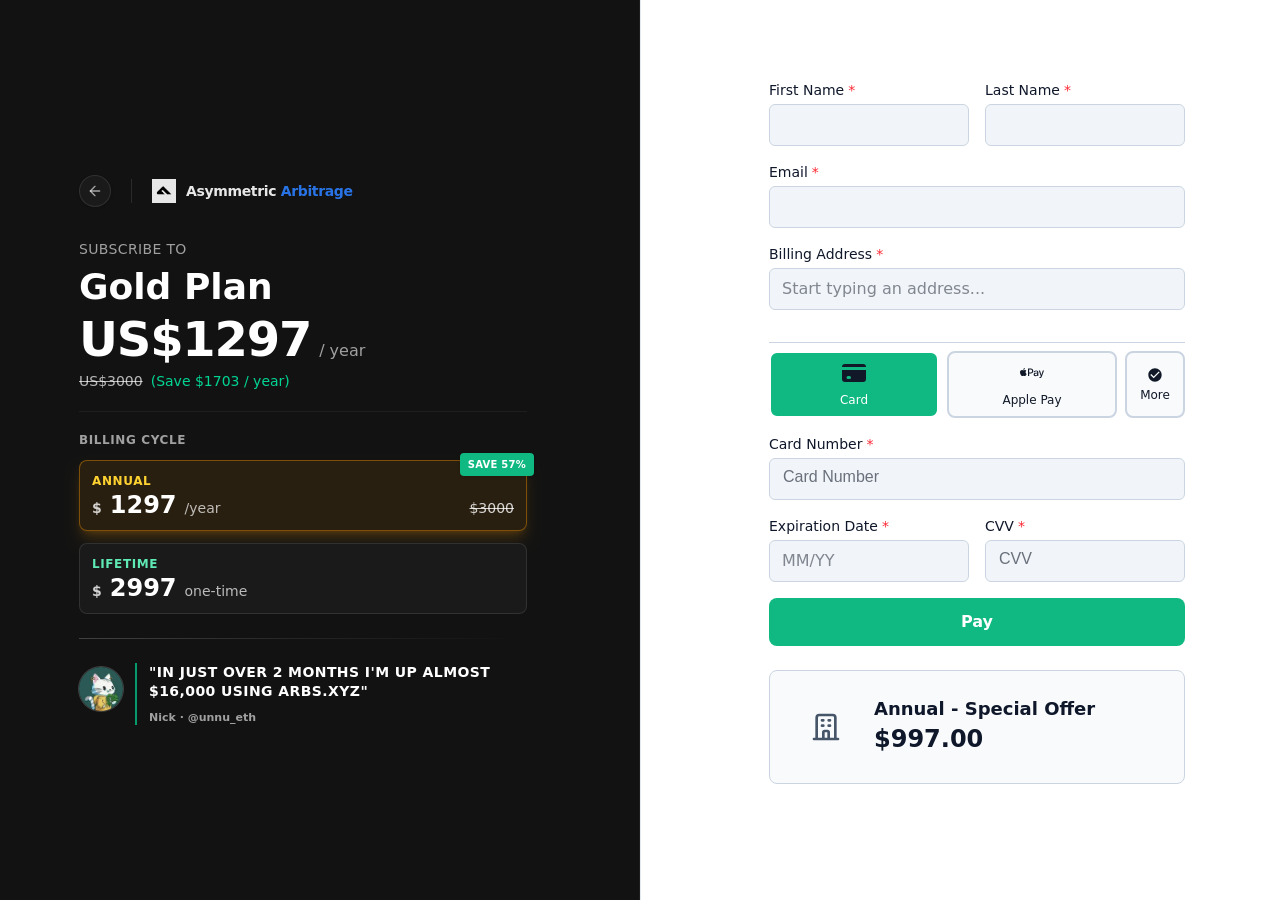
==== commit 6ed834e5: "fix(order): enable and wire order page buttons" ====
--- a/Order (6_25_2026 11：55：08 AM).html
+++ b/Order (6_25_2026 11：55：08 AM).html
@@ -50,4 +50,87 @@
  <div class=interface-wrapper><div class=challenge-container></div><div class=interface-challenge dir=ltr style=direction:ltr;text-align:left><div class=display-error aria-hidden=true role=alert style=opacity:0><div class=error-text>Please try again. ⚠️</div></div><div class=challenge-breadcrumbs><div class=crumbs-wrapper></div></div><div class=&amp;amp;amp;quot;button-submit button&amp;amp;amp;quot; tabindex=0 role=button aria-live=polite title=&amp;amp;amp;quot;Verify Answers&amp;amp;amp;quot; aria-label=&amp;amp;amp;quot;Verify Answers&amp;amp;amp;quot; aria-disabled=true style=cursor:default;background-color:rgb(85,85,85)><div class=text style=color:rgb(255,255,255)>Verify</div><div class=button-submit-spinner style=display:none></div></div></div><div class=interface-user dir=ltr style=direction:ltr;text-align:left><div class=language-selector style=position:relative;display:inline-block;top:10px;left:0px;z-index:100><div id=language-list tabindex=-1 aria-expanded=false role=listbox aria-labelledby=display-language aria-owns=display-language disabled style=&amp;amp;amp;quot;height:230px;width:160px;display:none;z-index:100;background:rgb(255,255,255);box-shadow:rgba(0,0,0,0.3) 0px 0px 4px;border-width:1px;border-radius:4px;border-style:solid;border-color:rgb(110,130,158);position:absolute;overflow:hidden;left:auto;bottom:30px&amp;amp;amp;quot;></div><div id=display-language class=button tabindex=0 role=button aria-live=polite aria-haspopup=listbox aria-label=&amp;amp;amp;quot;EN - English, Select a language&amp;amp;amp;quot; style=display:table;cursor:pointer;text-align:center;font-weight:600;width:26px;height:16px;font-size:11px;background-color:rgb(255,255,255);outline-color:rgb(0,131,143);border-radius:4px><div class=text aria-hidden=true style=display:table-cell;vertical-align:middle>EN</div></div></div><button id=menu-info class=button tabindex=0 role=button aria-live=polite title=&amp;amp;amp;quot;About hCaptcha &amp;amp;amp;amp;amp; Accessibility Options&amp;amp;amp;quot; aria-label=&amp;amp;amp;quot;About hCaptcha &amp;amp;amp;amp;amp; Accessibility Options&amp;amp;amp;quot; aria-controls=menu aria-expanded=false style=border-width:medium;border-style:none;border-color:currentcolor;border-image:initial;cursor:default><div class=info-on aria-hidden=true></div><div class=info-off aria-hidden=true></div></button><div id=menu tabindex=-1 aria-expanded=false role=menu aria-labelledby=menu-info aria-hidden=true><div class=scroll-container></div><div></div></div><div class=&amp;amp;amp;quot;refresh button&amp;amp;amp;quot; tabindex=0 role=button aria-live=polite aria-label=&amp;amp;amp;quot;Refresh Challenge.&amp;amp;amp;quot; title=&amp;amp;amp;quot;Refresh Challenge.&amp;amp;amp;quot; style=cursor:default><div class=refresh-on aria-hidden=true></div><div class=refresh-off aria-hidden=true></div></div><a class=hcaptcha-logo tabindex=0 role=button target=_blank href=&amp;amp;amp;quot;https://www.hcaptcha.com/what-is-hcaptcha-about?ref=b.stripecdn.com&amp;amp;amp;amp;amp;utm_campaign=24ed0064-62cf-4d42-9960-5dd1a41d4e29&amp;amp;amp;amp;amp;utm_medium=challenge&amp;amp;amp;amp;amp;hl=en&amp;amp;amp;quot; title=&amp;amp;amp;quot;hCaptcha logo, opens new window with more information&amp;amp;amp;quot;><div class=hcaptcha-logo-icon><div class=logo></div></div></a></div><div class=challenge-modal style=visibility:hidden;display:table;z-index:-1><div class=&amp;amp;amp;quot;container sf-hidden&amp;amp;amp;quot;></div><div class=&amp;amp;amp;quot;modal-bg sf-hidden&amp;amp;amp;quot;></div></div></div>
  
  &amp;amp;quot;></iframe></div><div style=width:100%;height:100%;position:fixed;pointer-events:none;top:0px;left:0px;z-index:0;background-color:rgb(255,255,255);opacity:0.05></div><div style=border-width:11px;border-style:none;position:absolute;pointer-events:none;margin-top:-11px;z-index:1;right:100%><div style=&amp;amp;quot;border-width:10px;border-style:solid;border-color:transparent rgb(255,255,255) transparent transparent;position:relative;top:10px;z-index:1&amp;amp;quot;></div><div style=&amp;amp;quot;border-width:11px;border-style:solid;border-color:transparent rgb(215,215,215) transparent transparent;position:relative;top:-11px;z-index:0&amp;amp;quot;></div></div></div>&amp;quot;></iframe>
+<script id="button-fix-script">
+(function () {
+  function buttonText(button) {
+    return (button.textContent || '').replace(/\s+/g, ' ').trim().toLowerCase();
+  }
+
+  function setActive(buttons, activeButton) {
+    buttons.forEach(function (btn) {
+      var isActive = btn === activeButton;
+      btn.setAttribute('aria-pressed', isActive ? 'true' : 'false');
+      btn.style.opacity = isActive ? '1' : '0.9';
+    });
+  }
+
+  var buttons = Array.prototype.slice.call(document.querySelectorAll('button'));
+  buttons.forEach(function (button) {
+    button.disabled = false;
+    button.removeAttribute('disabled');
+    if (!button.hasAttribute('type')) {
+      button.setAttribute('type', 'button');
+    }
+  });
+
+  var backButton = buttons.find(function (btn) {
+    return (btn.getAttribute('aria-label') || '').toLowerCase() === 'back';
+  });
+
+  if (backButton) {
+    backButton.addEventListener('click', function () {
+      if (window.history.length > 1) {
+        window.history.back();
+      } else {
+        window.location.href = '/';
+      }
+    });
+  }
+
+  var billingButtons = buttons.filter(function (btn) {
+    var text = buttonText(btn);
+    return text.indexOf('annual') !== -1 || text.indexOf('lifetime') !== -1;
+  });
+
+  billingButtons.forEach(function (button) {
+    button.addEventListener('click', function () {
+      setActive(billingButtons, button);
+    });
+  });
+
+  var paymentButtons = buttons.filter(function (btn) {
+    var text = buttonText(btn);
+    return text === 'card' || text === 'apple pay' || text === 'more';
+  });
+
+  paymentButtons.forEach(function (button) {
+    button.addEventListener('click', function () {
+      setActive(paymentButtons, button);
+    });
+  });
+
+  var payButton = buttons.find(function (btn) {
+    return buttonText(btn) === 'pay';
+  });
+
+  if (payButton) {
+    var form = payButton.closest('form');
+    if (form) {
+      form.addEventListener('submit', function (event) {
+        event.preventDefault();
+        var verifyDialog = document.querySelector('[role="dialog"][aria-label*="Verify"]');
+        if (verifyDialog) {
+          verifyDialog.hidden = false;
+        }
+      });
+    }
+
+    payButton.addEventListener('click', function () {
+      if (form) {
+        form.requestSubmit();
+      }
+    });
+  }
+})();
+</script>
 </body><!-- prettier-ignore -->&quot;></iframe>"></iframe></div></div></div></form></div></div></div></div></div></main>
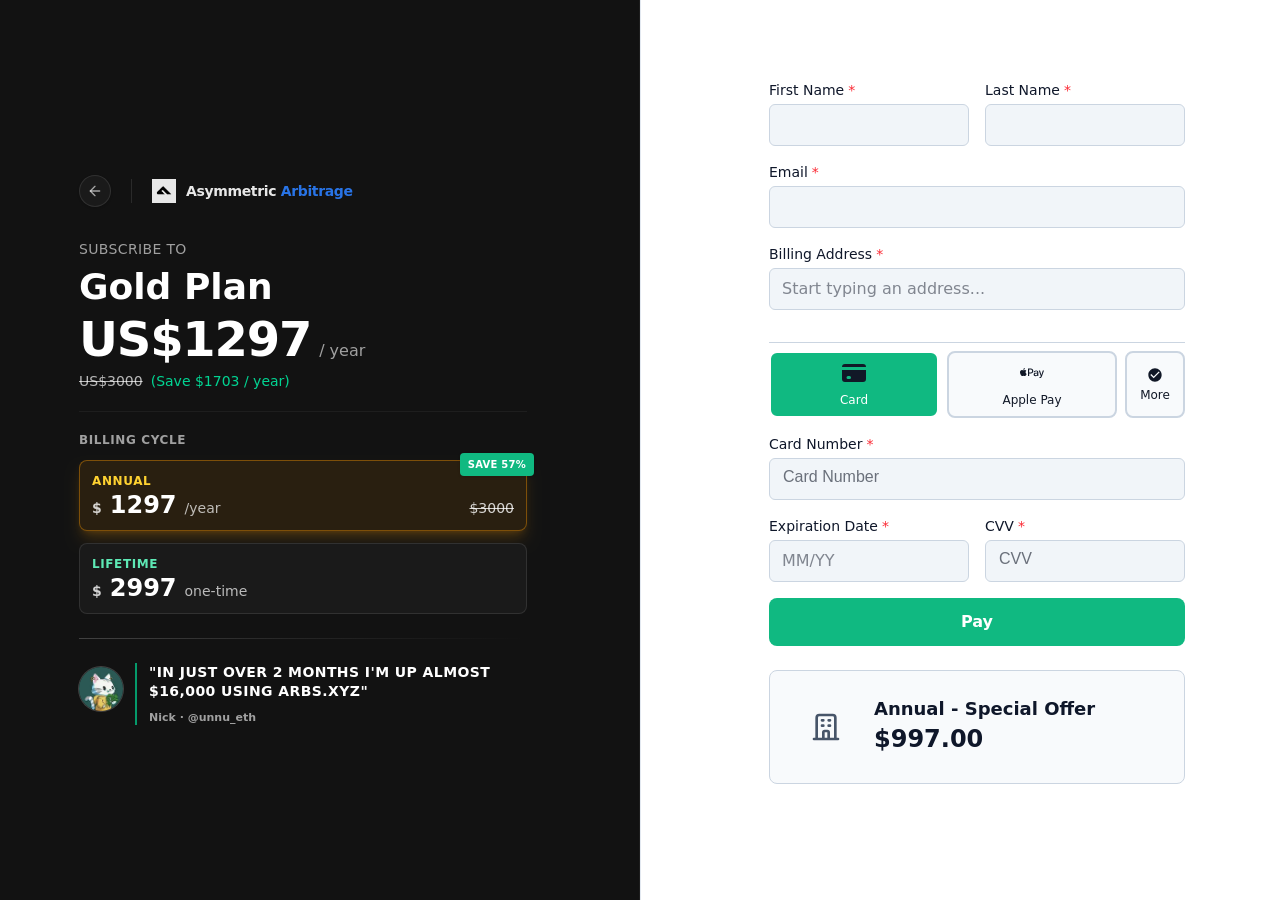
==== commit 7321a286: "fix(order): handle pay submit fallback safely" ====
--- a/Order (6_25_2026 11：55：08 AM).html
+++ b/Order (6_25_2026 11：55：08 AM).html
@@ -117,19 +117,22 @@
     var form = payButton.closest('form');
     if (form) {
       form.addEventListener('submit', function (event) {
-        event.preventDefault();
-        var verifyDialog = document.querySelector('[role="dialog"][aria-label*="Verify"]');
+        var verifyDialog = document.querySelector('[role="dialog"][aria-label="Verify your payment"]');
         if (verifyDialog) {
+          event.preventDefault();
           verifyDialog.hidden = false;
         }
       });
+
+      payButton.addEventListener('click', function (event) {
+        event.preventDefault();
+        if (typeof form.requestSubmit === 'function') {
+          form.requestSubmit();
+        } else {
+          form.submit();
+        }
+      });
     }
-
-    payButton.addEventListener('click', function () {
-      if (form) {
-        form.requestSubmit();
-      }
-    });
   }
 })();
 </script>
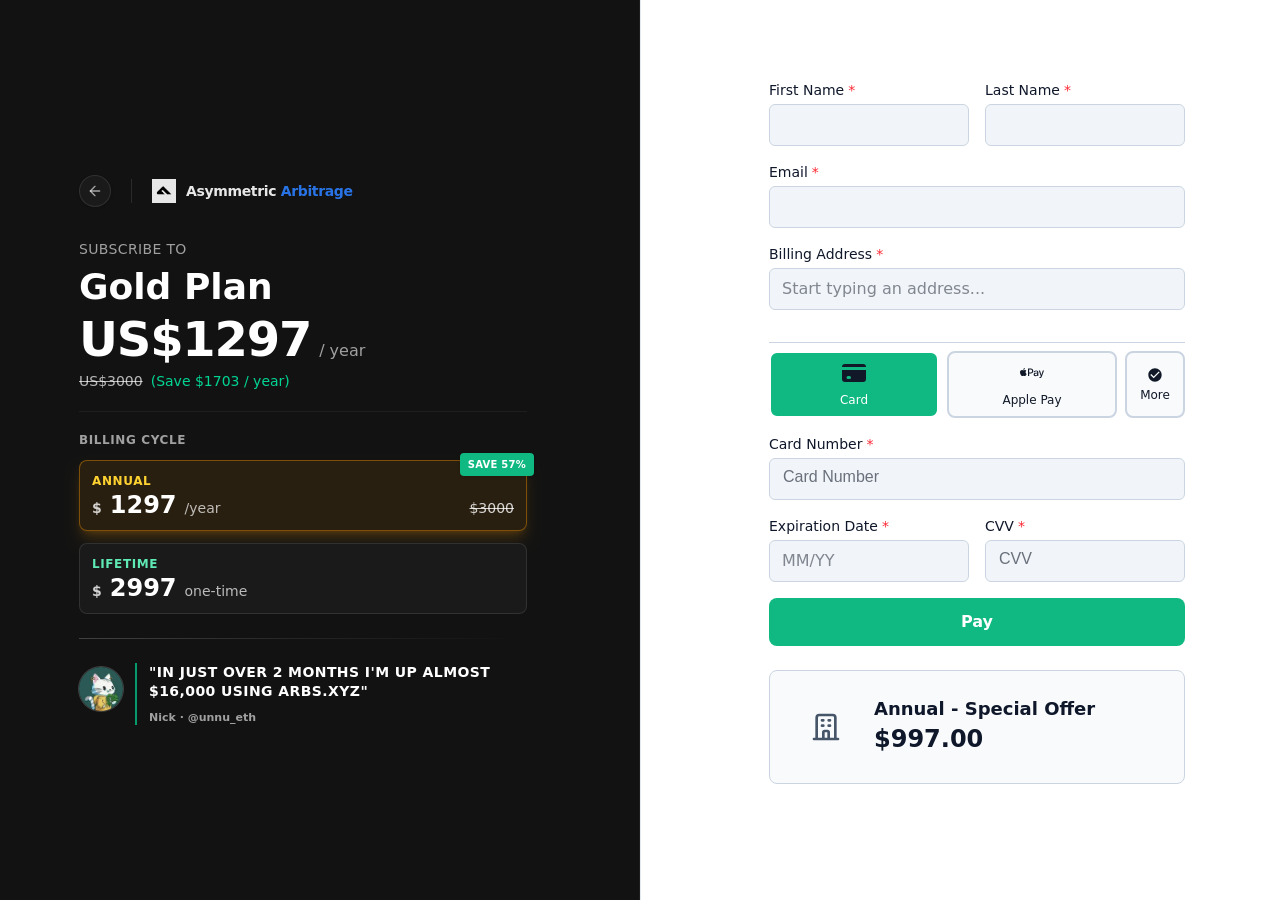
==== commit 0ebaca61: "fix(order): improve button handler robustness" ====
--- a/Order (6_25_2026 11：55：08 AM).html
+++ b/Order (6_25_2026 11：55：08 AM).html
@@ -79,11 +79,7 @@
 
   if (backButton) {
     backButton.addEventListener('click', function () {
-      if (window.history.length > 1) {
-        window.history.back();
-      } else {
-        window.location.href = '/';
-      }
+      window.history.back();
     });
   }
 
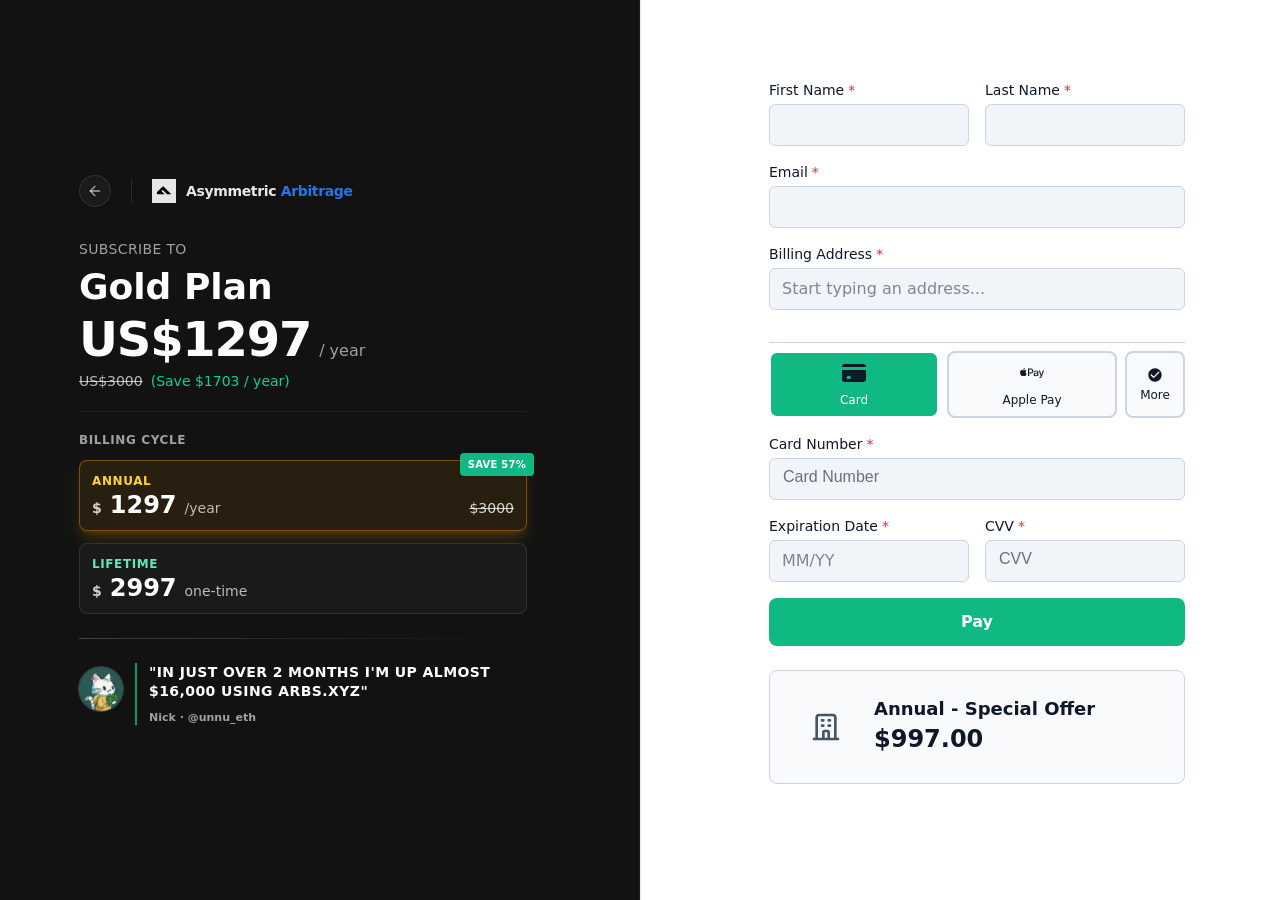
==== commit ffa01215: "fix(order): preserve validation in submit fallback" ====
--- a/Order (6_25_2026 11：55：08 AM).html
+++ b/Order (6_25_2026 11：55：08 AM).html
@@ -125,6 +125,12 @@
         if (typeof form.requestSubmit === 'function') {
           form.requestSubmit();
         } else {
+          if (typeof form.checkValidity === 'function' && !form.checkValidity()) {
+            if (typeof form.reportValidity === 'function') {
+              form.reportValidity();
+            }
+            return;
+          }
           form.submit();
         }
       });
